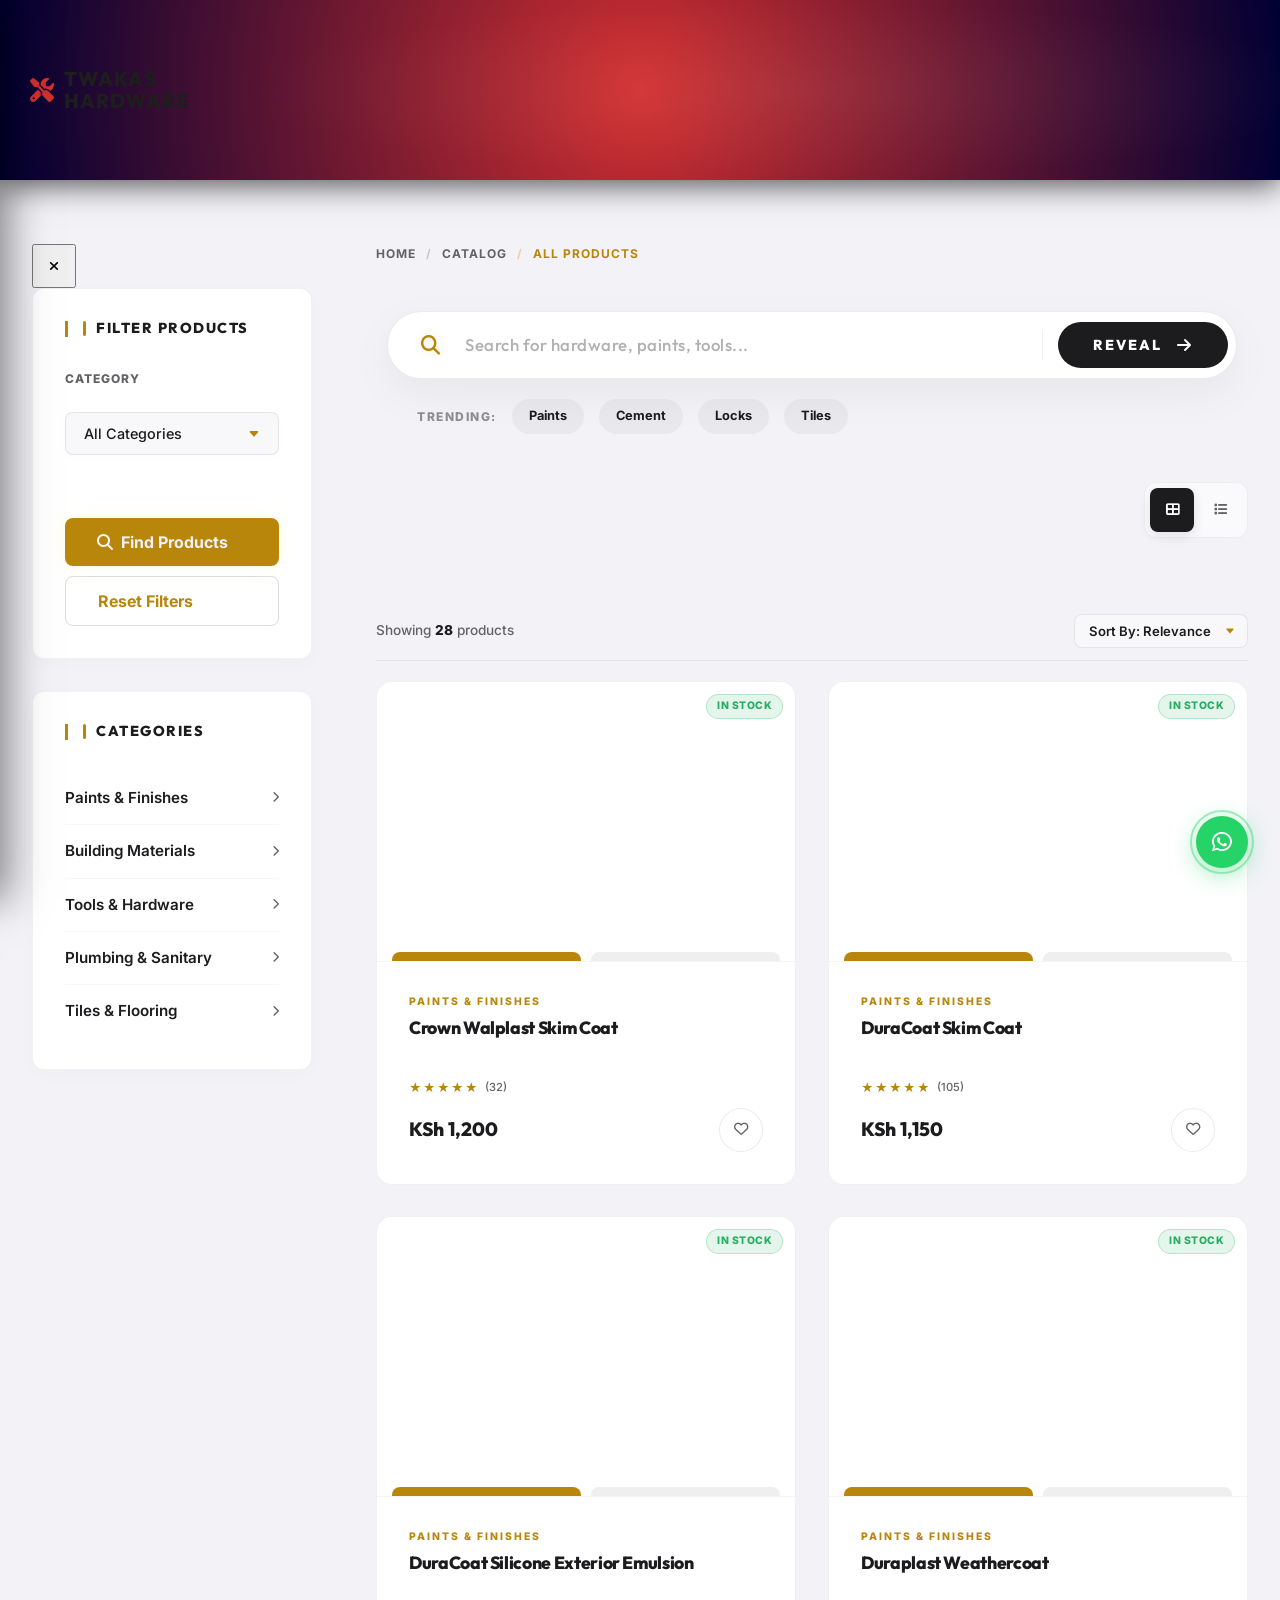
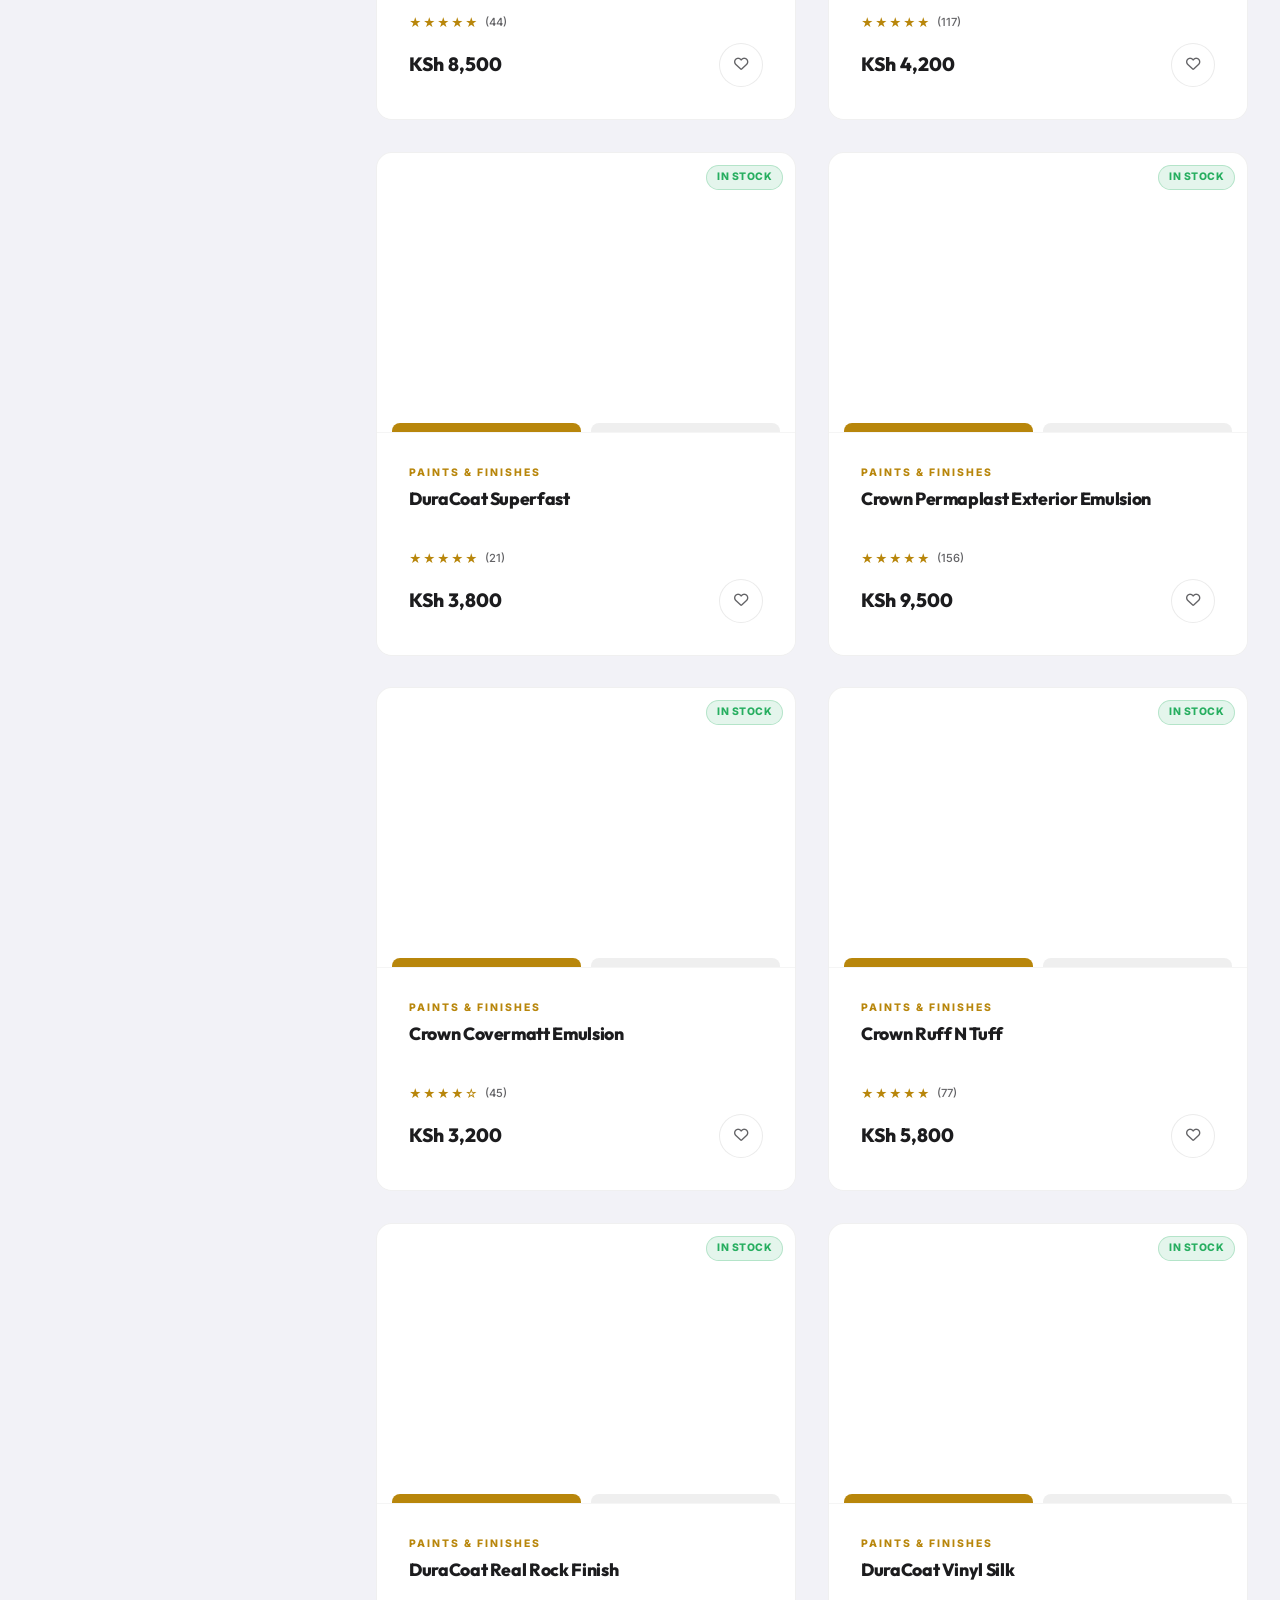
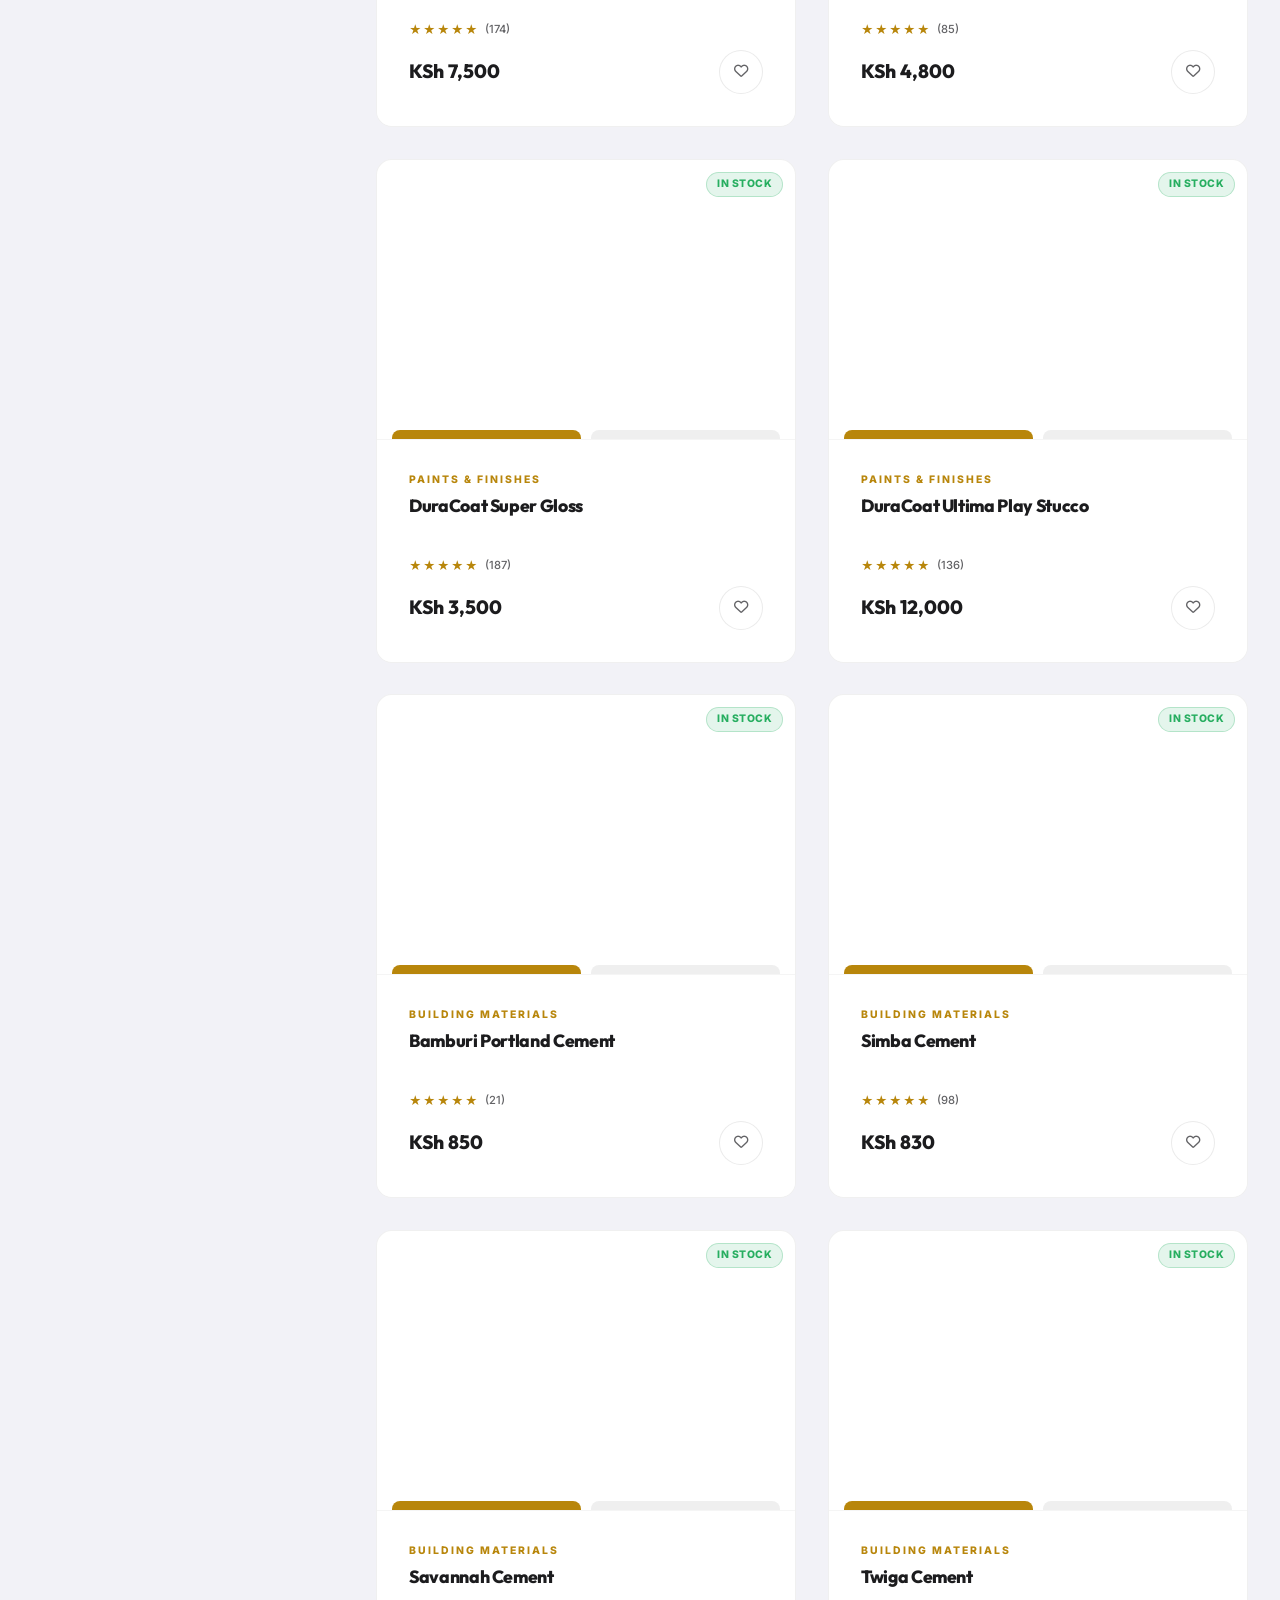
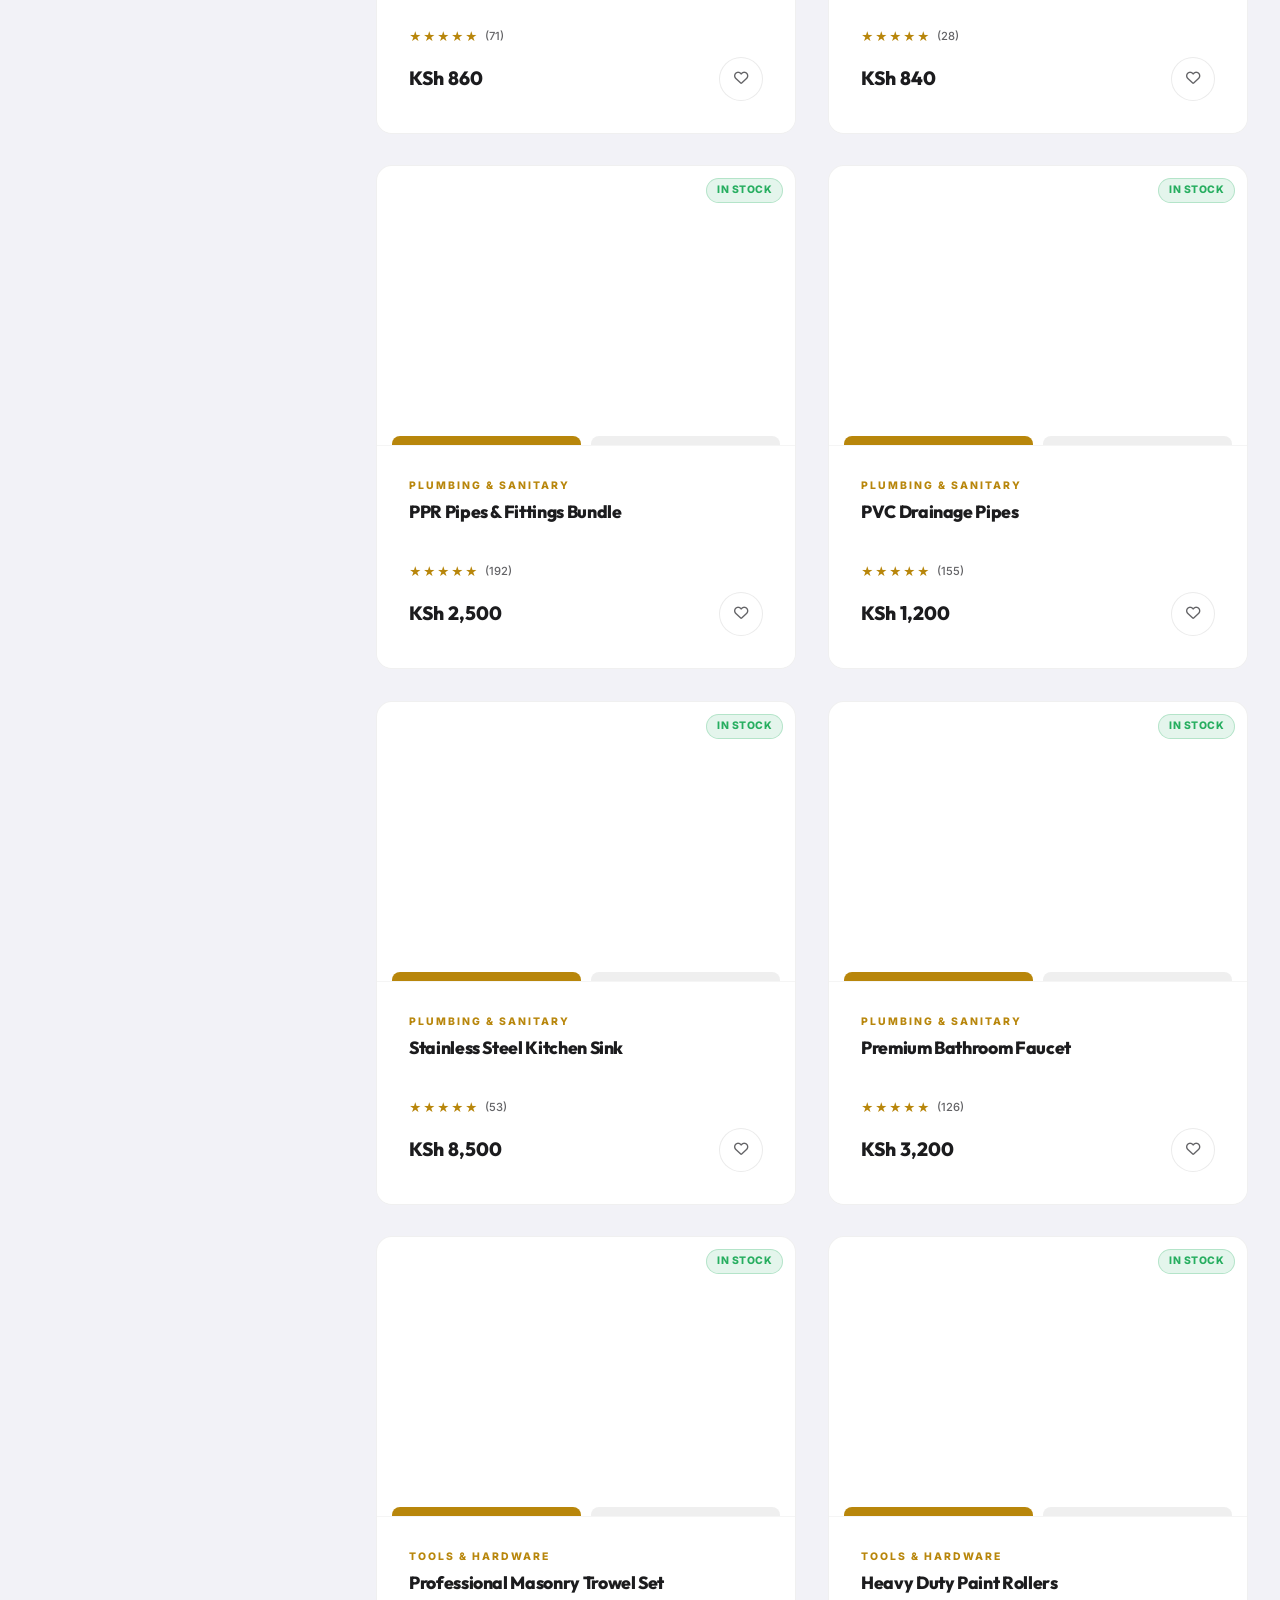
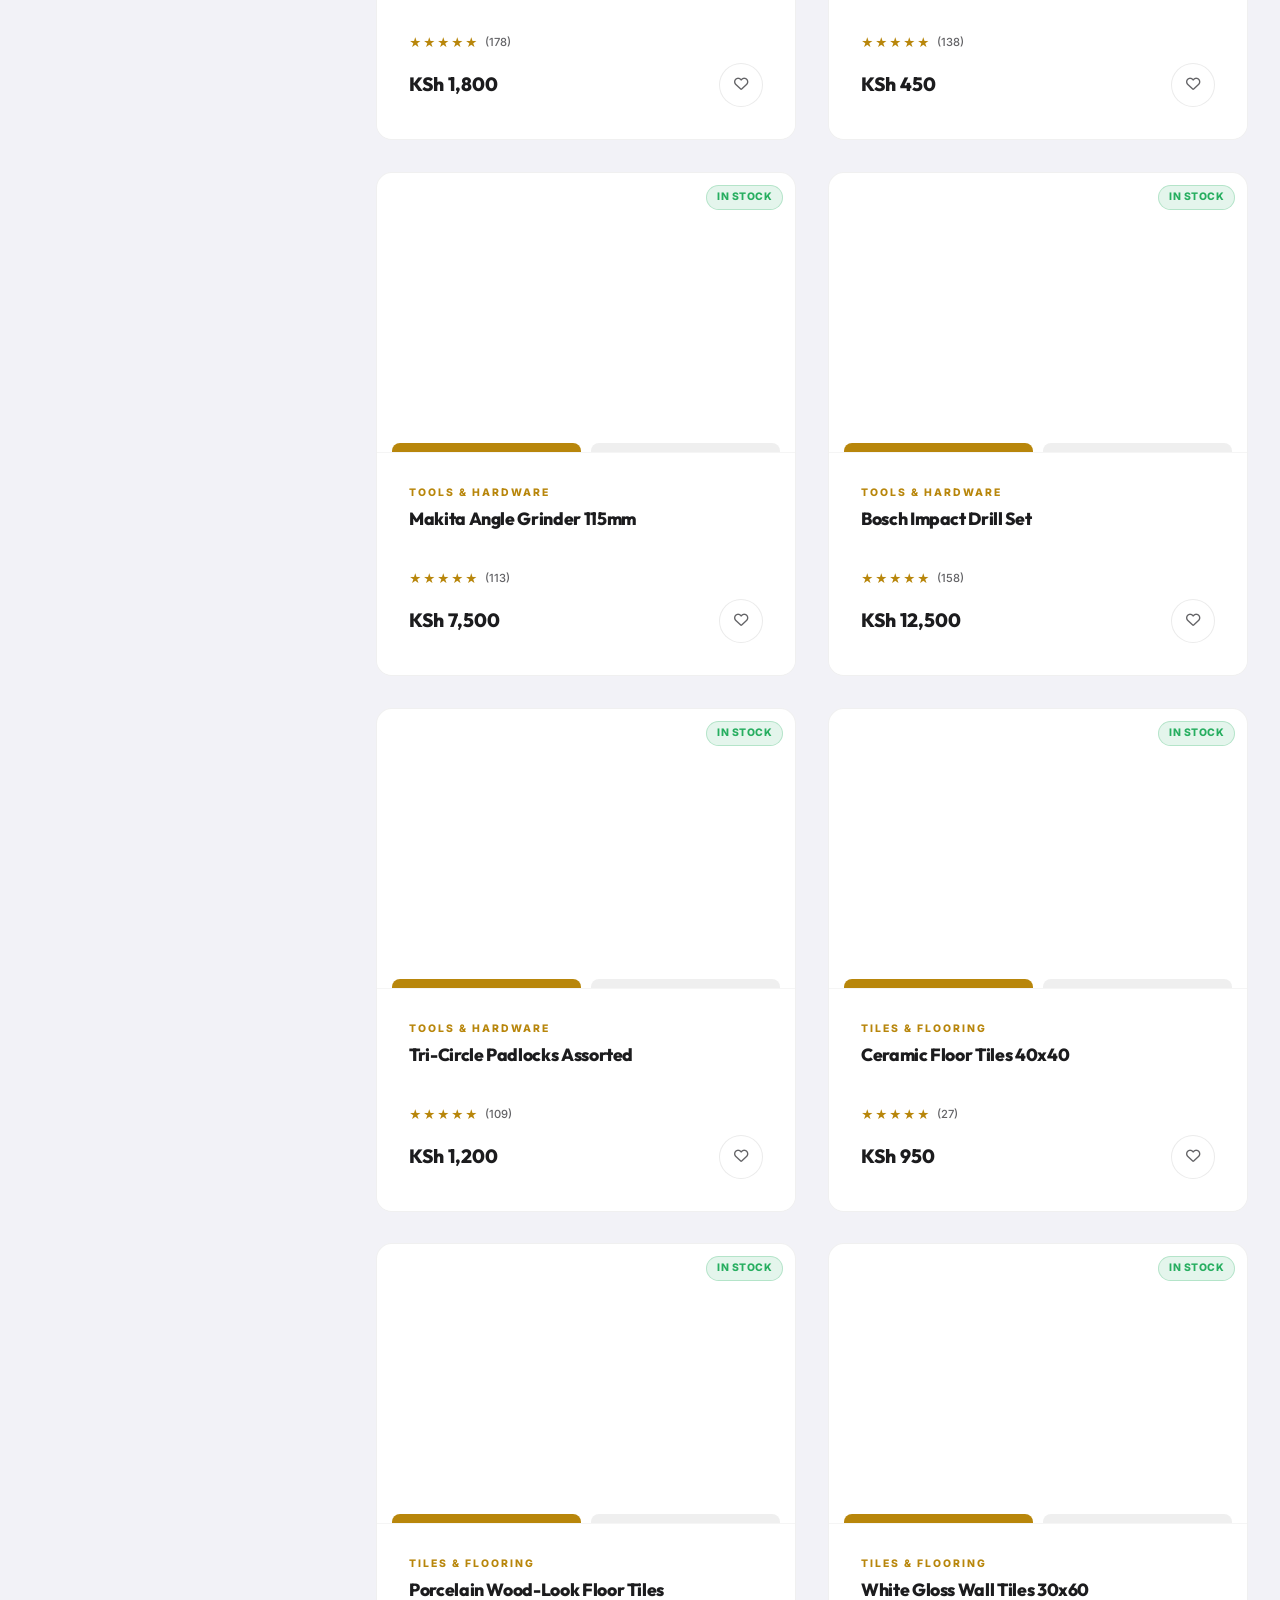
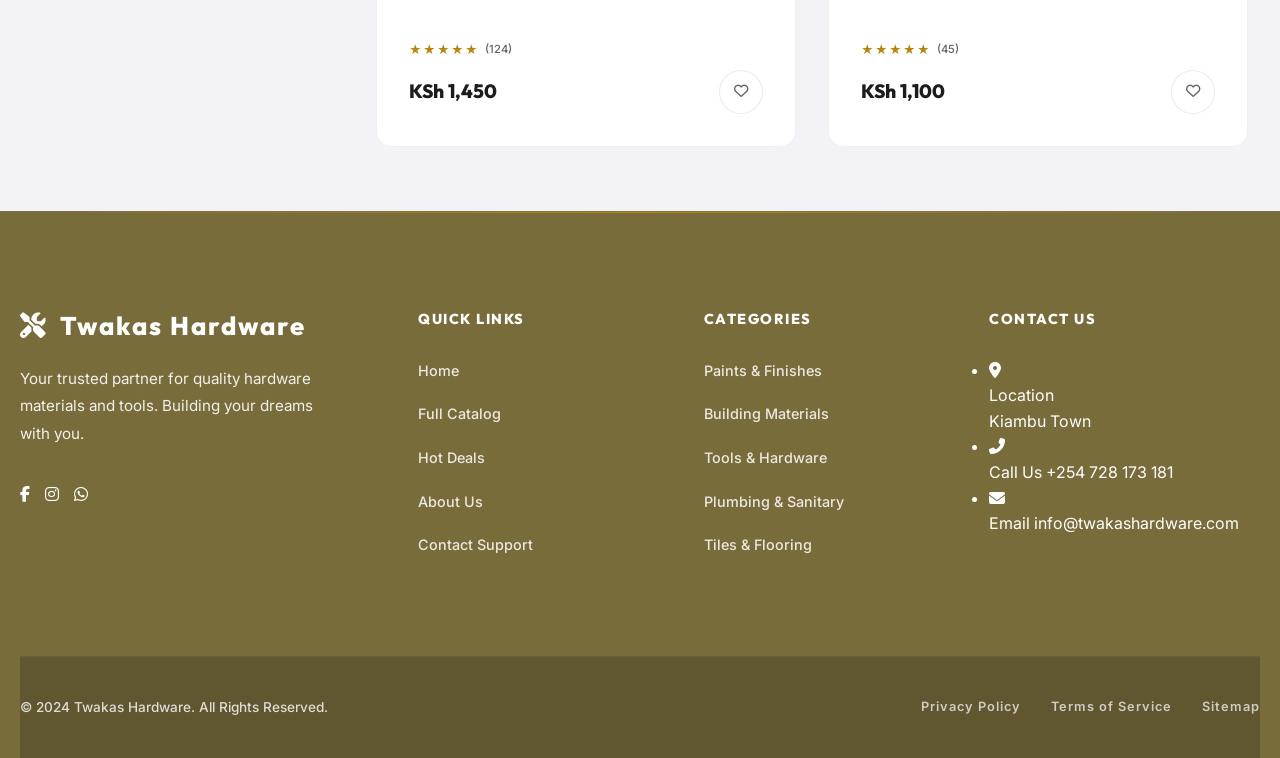
==== src/catalog.html @ 8846ff56 "Initial commit for Twakas Hardware" ====
<!DOCTYPE html>
<html lang="en">

<head>
    <meta charset="UTF-8">
    <meta name="viewport" content="width=device-width, initial-scale=1.0">
    <title>Product Catalog | Twakas Hardware</title>
    <meta name="description"
        content="Explore our extensive catalog of quality hardware materials, including paints, building supplies, plumbing fixtures, and tools. Premium supplies for all your construction and renovation needs.">
    <meta name="keywords" content="hardware catalog, building supplies Kiambu, quality paints Kenya, plumbing fixtures">

    <!-- Open Graph / Facebook -->
    <meta property="og:type" content="website">
    <meta property="og:url" content="https://twakashardware.com/catalog.html">
    <meta property="og:title" content="Product Catalog | Twakas Hardware">
    <meta property="og:description"
        content="Browse high-quality hardware materials and tools. Find everything for your project.">
    <meta property="og:image" content="assets/images/products/hardware/crown-paints-assorted.jpg">

    <!-- Twitter -->
    <meta property="twitter:card" content="summary_large_image">
    <meta property="twitter:url" content="https://twakashardware.com/catalog.html">
    <meta property="twitter:title" content="Product Catalog | Twakas Hardware">
    <meta property="twitter:description"
        content="Browse high-quality hardware materials and tools. Find everything for your project.">
    <meta property="twitter:image" content="assets/images/products/hardware/crown-paints-assorted.jpg">

    <!-- Google Fonts -->
    <link rel="preconnect" href="https://fonts.googleapis.com">
    <link rel="preconnect" href="https://fonts.gstatic.com" crossorigin>
    <link
        href="https://fonts.googleapis.com/css2?family=Inter:wght@300;400;500;600;700;800&family=Outfit:wght@600;700;800&family=Kaushan+Script&display=swap"
        rel="stylesheet">

    <!-- Font Awesome for Icons -->
    <link rel="stylesheet" href="https://cdnjs.cloudflare.com/ajax/libs/font-awesome/6.5.1/css/all.min.css">

    <!-- Stylesheets -->
    <link rel="stylesheet" href="styles/index.css">
    <link rel="stylesheet" href="styles/components/contact-bar.css">
    <link rel="stylesheet" href="styles/components/navigation.css">
    <link rel="stylesheet" href="styles/components/categories-menu.css">
    <link rel="stylesheet" href="styles/components/footer.css">
    <link rel="stylesheet" href="styles/pages/catalog.css">
    <!-- Proactive Service Worker Cleanup -->
    <script>
        if ('serviceWorker' in navigator) {
            navigator.serviceWorker.getRegistrations().then(function (registrations) {
                for (let registration of registrations) {
                    registration.unregister();
                }
            });
        }
    </script>
</head>

<body>

    <!-- ===== HEADER TOP BAR ===== -->
    <div class="header-top-bar">
        <!-- Logo -->
        <a href="index.html" class="header-logo-col" aria-label="Twakas Hardware Home">
            <i class="fas fa-tools" style="font-size: 1.5rem; color: #d32f2f; margin-right: 10px;"></i>
            <h1
                style="font-size: 1.25rem; font-weight: 800; text-transform: uppercase; letter-spacing: 1px; color: #1e1e1e; margin: 0;">
                Twakas Hardware</h1>
        </a>

        <!-- Animated Banner Column -->
        <div class="header-banner-col" id="headerBanner">
            <div id="headerBannerInner">
                <div class="banner-text-group">
                    <span class="banner-prefix">Get the best</span>
                    <span class="banner-part-name" id="bannerPartName">PAINTS & FINISHES</span>
                </div>
                <div class="banner-img-wrap">
                    <img id="bannerPartImg" src="assets/images/products/hardware/crown-paints-assorted.jpg"
                        alt="Hardware Supplies" loading="eager">
                </div>
                <span class="banner-specials-tag">March Specials</span>
            </div>
        </div>

        <!-- Contact Icons Column -->
        <div class="header-contacts-col">
            <a href="tel:+254728173181" class="hdr-contact-btn phone" title="Call Us">
                <i class="fas fa-phone"></i>
            </a>
            <a href="https://wa.me/254728173181" class="hdr-contact-btn whatsapp" title="WhatsApp" target="_blank"
                rel="noopener">
                <i class="fab fa-whatsapp"></i>
            </a>
            <a href="mailto:info@twakashardware.com" class="hdr-contact-btn email" title="Email Us">
                <i class="fas fa-envelope"></i>
            </a>
        </div>

        <!-- Actions Column (Cart & Mobile Menu) -->
        <div class="header-actions-col">
            <button class="hdr-action-btn nav-icon-btn-v2 cart-btn" aria-label="Cart">
                <i class="fas fa-shopping-cart"></i>
                <span class="cart-badge">0</span>
            </button>
            <button class="mobile-hamburger" id="catalogFilterBtn" aria-label="Filters">
                <i class="fas fa-bars"></i>
            </button>
        </div>
    </div>

    <!-- Mobile Filter Backdrop (for drawer) -->
    <div class="filter-backdrop" id="filterBackdrop"></div>

    <!-- Catalog Content -->
    <div class="catalog-container">
        <!-- Sidebar Filters -->
        <aside class="catalog-sidebar">
            <!-- Mobile Close Button -->
            <button class="filter-close-btn" id="closeFiltersBtn" aria-label="Close filters">
                <i class="fas fa-times"></i>
            </button>

            <div class="filter-section">
                <h4 class="filter-header">Filter Products</h4>

                <!-- 1. Category -->
                <div class="filter-group">
                    <label class="filter-label">Category</label>
                    <select class="filter-select" id="filterCategory">
                        <option value="">All Categories</option>
                        <option value="Paints & Finishes">Paints & Finishes</option>
                        <option value="Building Materials">Building Materials</option>
                        <option value="Tools & Hardware">Tools & Hardware</option>
                        <option value="Plumbing & Sanitary">Plumbing & Sanitary</option>
                        <option value="Tiles & Flooring">Tiles & Flooring</option>
                    </select>
                </div>

                <button class="btn btn-primary" id="findPartsBtn" style="width: 100%; margin-top: 15px;">
                    <i class="fas fa-search"></i> Find Products
                </button>
                <button class="btn btn-outline" id="resetFiltersBtn"
                    style="width: 100%; margin-top: 10px; border: 1px solid #ddd;">
                    Reset Filters
                </button>
            </div>

            <div class="filter-section">
                <h4 class="filter-header">Categories</h4>
                <ul class="subcategory-list">
                    <li class="subcategory-item"><a href="catalog.html?category=paints" class="subcategory-link">Paints
                            & Finishes <i class="fas fa-chevron-right"></i></a></li>
                    <li class="subcategory-item"><a href="catalog.html?category=building"
                            class="subcategory-link">Building Materials <i class="fas fa-chevron-right"></i></a></li>
                    <li class="subcategory-item"><a href="catalog.html?category=tools" class="subcategory-link">Tools &
                            Hardware <i class="fas fa-chevron-right"></i></a></li>
                    <li class="subcategory-item"><a href="catalog.html?category=plumbing"
                            class="subcategory-link">Plumbing & Sanitary <i class="fas fa-chevron-right"></i></a></li>
                    <li class="subcategory-item"><a href="catalog.html?category=tiles" class="subcategory-link">Tiles &
                            Flooring <i class="fas fa-chevron-right"></i></a></li>
                </ul>
            </div>
        </aside>

        <!-- Main Content (unchanged) -->
        <main class="catalog-main">
            <!-- Header & Search -->
            <div class="catalog-header">
                <div class="breadcrumbs">
                    <span class="breadcrumb-item"><a href="index.html">Home</a></span>
                    <span class="breadcrumb-item"><a href="catalog.html">Catalog</a></span>
                    <span class="breadcrumb-item active" id="catalogBreadcrumb">All Products</span>
                </div>

                <div class="search-part-number">
                    <div class="search-container-v3">
                        <i class="fas fa-search search-icon-v3"></i>
                        <input type="text" placeholder="Search for hardware, paints, tools..."
                            class="search-part-input">
                        <div class="search-divider-v3"></div>
                        <button class="search-btn-v3">
                            <span>REVEAL</span>
                            <i class="fas fa-arrow-right"></i>
                        </button>
                    </div>
                    <div class="trending-tags">
                        <span>Trending:</span>
                        <a href="#" class="trending-tag">Paints</a>
                        <a href="#" class="trending-tag">Cement</a>
                        <a href="#" class="trending-tag">Locks</a>
                        <a href="#" class="trending-tag">Tiles</a>
                    </div>
                </div>

                <div class="view-options">
                    <button class="view-btn active"><i class="fas fa-th-large"></i></button>
                    <button class="view-btn"><i class="fas fa-list"></i></button>
                </div>
            </div>

            <!-- Active Filters Chips -->
            <div class="active-filters" id="activeFilters" style="display:none;">
                <span class="active-filters-label">Active Filters:</span>
                <div class="active-filter-chips" id="activeFilterChips"></div>
                <button class="clear-all-filters" id="clearAllFilters">Clear All</button>
            </div>

            <!-- Results Toolbar -->
            <div class="results-toolbar" id="resultsToolbar">
                <span class="results-count" id="resultsCount">Loading products...</span>
                <div class="results-controls">
                    <select class="sort-select" id="sortBy">
                        <option value="">Sort By: Relevance</option>
                        <option value="price-asc">Price: Low → High</option>
                        <option value="price-desc">Price: High → Low</option>
                        <option value="rating-desc">Highest Rated</option>
                        <option value="name-asc">Name: A → Z</option>
                    </select>
                </div>
            </div>

            <!-- Product Grid -->
            <div class="product-grid" id="productGrid">
                <!-- Dynamically populated by catalog-filter.js -->
                <div class="catalog-loading" style="grid-column: 1/-1; text-align: center; padding: 100px 0;">
                    <i class="fas fa-spinner fa-spin" style="font-size: 2rem; color: var(--accent-primary);"></i>
                    <p style="margin-top: 15px; font-weight: 600; color: var(--text-secondary);">Loading quality
                        supplies...</p>
                </div>
            </div>
        </main>
    </div>

    <!-- Footer Section -->
    <footer class="site-footer">
        <div class="container">
            <div class="footer-top">
                <div class="footer-grid">
                    <!-- Brand -->
                    <div class="footer-col footer-brand">
                        <h2>
                            <i class="fas fa-tools" style="color: var(--accent-color);"></i>
                            Twakas Hardware
                        </h2>
                        <p class="footer-desc">
                            Your trusted partner for quality hardware materials and tools.
                            Building your dreams with you.
                        </p>
                        <div class="footer-socials">
                            <a href="https://www.facebook.com/profile.php?id=61564963514908" class="social-link"
                                aria-label="Facebook" target="_blank"><i class="fab fa-facebook-f"></i></a>
                            <a href="https://www.instagram.com/gracefulmotionauto/?utm_source=ig_web_button_share_sheet"
                                class="social-link" aria-label="Instagram" target="_blank"><i
                                    class="fab fa-instagram"></i></a>
                            <a href="https://wa.me/254728173181" class="social-link" aria-label="WhatsApp"
                                target="_blank"><i class="fab fa-whatsapp"></i></a>
                        </div>
                    </div>

                    <!-- Quick Links -->
                    <div class="footer-col">
                        <h3>Quick Links</h3>
                        <ul class="footer-links">
                            <li><a href="index.html">Home</a></li>
                            <li><a href="catalog.html">Full Catalog</a></li>
                            <li><a href="#deals">Hot Deals</a></li>
                            <li><a href="#about">About Us</a></li>
                            <li><a href="#contact">Contact Support</a></li>
                        </ul>
                    </div>

                    <!-- Categories -->
                    <div class="footer-col">
                        <h3>Categories</h3>
                        <ul class="footer-links">
                            <li><a href="catalog.html?category=paints">Paints & Finishes</a></li>
                            <li><a href="catalog.html?category=building">Building Materials</a></li>
                            <li><a href="catalog.html?category=tools">Tools & Hardware</a></li>
                            <li><a href="catalog.html?category=plumbing">Plumbing & Sanitary</a></li>
                            <li><a href="catalog.html?category=tiles">Tiles & Flooring</a></li>
                        </ul>
                    </div>

                    <!-- Contact -->
                    <div class="footer-col">
                        <h3>Contact Us</h3>
                        <ul class="contact-list">
                            <li>
                                <i class="fas fa-map-marker-alt contact-icon"></i>
                                <div class="contact-text">
                                    <span>Location</span>
                                    <p>Kiambu Town</p>
                                </div>
                            </li>
                            <li>
                                <i class="fas fa-phone-alt contact-icon"></i>
                                <div class="contact-text">
                                    <span>Call Us</span>
                                    <a href="tel:+254728173181">+254 728 173 181</a>
                                </div>
                            </li>
                            <li>
                                <i class="fas fa-envelope contact-icon"></i>
                                <div class="contact-text">
                                    <span>Email</span>
                                    <a href="mailto:info@twakashardware.com">info@twakashardware.com</a>
                                </div>
                            </li>
                        </ul>
                    </div>
                </div>
            </div>

            <div class="footer-bottom">
                <div class="footer-bottom-content">
                    <p class="copyright">&copy; 2024 Twakas Hardware. All Rights Reserved.</p>
                    <div class="footer-legal">
                        <a href="#">Privacy Policy</a>
                        <a href="#">Terms of Service</a>
                        <a href="#">Sitemap</a>
                    </div>
                </div>
            </div>
        </div>
    </footer>

    <!-- Mobile Bottom Navigation -->
    <nav class="mobile-bottom-nav">
        <a href="index.html" class="bottom-nav-item">
            <i class="fas fa-home"></i>
            <span>Home</span>
        </a>
        <a href="catalog.html" class="bottom-nav-item active">
            <i class="fas fa-th-large"></i>
            <span>Catalog</span>
        </a>
        <button class="bottom-nav-item cart-btn" aria-label="Cart">
            <div class="bottom-cart-icon">
                <i class="fas fa-shopping-cart"></i>
                <span class="cart-badge">0</span>
            </div>
            <span>Cart</span>
        </button>
        <a href="https://wa.me/254728173181" class="bottom-nav-item" target="_blank">
            <i class="fab fa-whatsapp"></i>
            <span>WhatsApp</span>
        </a>
    </nav>

    <!-- JavaScript -->
    <script src="scripts/business-config.js"></script>
    <script src="scripts/product-data.js"></script>
    <script src="scripts/navigation.js"></script>
    <script src="scripts/cart.js"></script>
    <script src="scripts/categories-menu.js"></script>
    <script src="scripts/shuffle-banner.js"></script>
    <script src="scripts/catalog-filter.js"></script>
    <script src="scripts/search-autocomplete.js"></script>
</body>

</html>
---- src/styles/index.css ----
/* ================================
   Global Styles & CSS Variables
   ================================ */

:root {
    /* Transitions */
    --transition-fast: 150ms cubic-bezier(0.4, 0, 0.2, 1);
    --transition-base: 300ms cubic-bezier(0.4, 0, 0.2, 1);
    --transition-slow: 500ms cubic-bezier(0.4, 0, 0.2, 1);

    /* 8px Spacing System */
    --space-1: 8px;
    --space-2: 16px;
    --space-3: 24px;
    --space-4: 32px;
    --space-6: 48px;
    --space-8: 64px;
    --space-10: 80px;
    --space-15: 120px;

    /* Typography */
    --font-primary: 'Inter', system-ui, -apple-system, sans-serif;
    --font-display: 'Outfit', sans-serif;
    --font-weight-bold: 800;
    --font-weight-semi: 600;

    /* Base Shadows */
    --shadow-glow: 0 0 20px rgba(255, 215, 0, 0.1);

    /* Max Widths */
    --container-max-width: 1400px;
}

/* Light Theme (Default — Only Theme) */
:root {
    --bg-primary: #F2F2F7;
    --bg-surface: #FFFFFF;
    --accent-primary: #B8860B;
    --accent-secondary: #8B6508;
    --text-primary: #1C1C1E;
    --text-secondary: #636366;
    --border-color: rgba(0, 0, 0, 0.1);
    --glass-bg: rgba(255, 255, 255, 0.85);
    --glass-border: rgba(0, 0, 0, 0.08);
}

/* Reset & Base Styles */
* {
    margin: 0;
    padding: 0;
    box-sizing: border-box;
}

html,
body {
    font-family: var(--font-primary);
    background-color: var(--bg-primary);
    color: var(--text-primary);
    line-height: 1.6;
    overflow-x: hidden;
    /* Prevent horizontal drag/scroll on mobile */
    position: relative;
    width: 100%;
    -webkit-font-smoothing: antialiased;
    -moz-osx-font-smoothing: grayscale;
}

/* Ensure all images are responsive by default */
img {
    max-width: 100%;
    height: auto;
}

/* Improve tap targets for small buttons globally if not otherwise specified */
button,
.btn,
.nav-link-v2,
.hdr-contact-btn {
    min-height: 44px;
    min-width: 44px;
}

/* Container */
.container {
    width: 100%;
    max-width: var(--container-max-width);
    margin: 0 auto;
    padding: 0 20px;
}

/* Typography */
h1,
h2,
h3,
h4,
h5,
h6 {
    font-family: var(--font-display);
    font-weight: 800;
    line-height: 1.1;
    color: var(--text-primary);
    letter-spacing: -0.02em;
}

a {
    color: inherit;
    text-decoration: none;
    transition: all var(--transition-base);
}

/* Buttons */
.btn {
    display: inline-flex;
    align-items: center;
    gap: 8px;
    padding: 14px 32px;
    font-family: var(--font-primary);
    font-size: 1rem;
    font-weight: 600;
    text-align: center;
    border: none;
    border-radius: 8px;
    cursor: pointer;
    transition: all var(--transition-base);
    position: relative;
    overflow: hidden;
}

.btn::before {
    content: '';
    position: absolute;
    top: 50%;
    left: 50%;
    width: 0;
    height: 0;
    border-radius: 50%;
    background: rgba(255, 255, 255, 0.3);
    transform: translate(-50%, -50%);
    transition: width 0.6s, height 0.6s;
}

.btn:hover::before {
    width: 300px;
    height: 300px;
}

.btn-primary {
    background: var(--accent-primary);
    color: var(--bg-primary);
    box-shadow: var(--shadow-glow);
    font-weight: 700;
}

.btn-primary:hover {
    background: var(--accent-secondary);
    transform: translateY(-3px);
    box-shadow: 0 10px 30px rgba(255, 215, 0, 0.2);
}

.btn-outline {
    background: transparent;
    border: 2px solid var(--accent-primary);
    color: var(--accent-primary);
    font-weight: 700;
}

.btn-outline:hover {
    background: var(--accent-primary);
    color: var(--bg-primary);
    transform: translateY(-3px);
}

.btn-lg {
    padding: 18px 48px;
    font-size: 1.1rem;
    letter-spacing: 1px;
}

.btn-secondary {
    background: rgba(0, 0, 0, 0.05);
    color: var(--text-primary);
    border: 2px solid rgba(0, 0, 0, 0.15);
}

.btn-secondary:hover {
    background: rgba(0, 0, 0, 0.1);
    border-color: rgba(0, 0, 0, 0.3);
    transform: translateY(-2px);
}

/* Responsive Typography */
@media (max-width: 768px) {
    html {
        font-size: 14px;
    }

    .container {
        padding: 0 16px;
    }
}

/* Premium Custom Scrollbar */
::-webkit-scrollbar {
    width: 6px;
}

::-webkit-scrollbar-track {
    background: var(--bg-primary);
}

::-webkit-scrollbar-thumb {
    background: #C7C7CC;
    border-radius: 10px;
    transition: var(--transition-base);
}

::-webkit-scrollbar-thumb:hover {
    background: var(--accent-primary);
}

/* Base Reveal Classes */
@media (max-width: 992px) {
    .animated-title {
        font-size: 6rem !important;
    }
}

@media (max-width: 576px) {
    .animated-title {
        font-size: 3.5rem !important;
    }
}

/* Selection */
::selection {
    background: var(--accent-primary);
    color: var(--bg-primary);
}

/* ── Scroll Reveal Animations ─────────────────────────── */

/* Default state: all reveal elements start invisible */
.reveal-element {
    opacity: 0;
    transition: opacity 0.8s cubic-bezier(0.165, 0.84, 0.44, 1),
        transform 0.8s cubic-bezier(0.165, 0.84, 0.44, 1);
    will-change: transform, opacity;
}

/* Direction variants */
.reveal-from-bottom {
    transform: translateY(40px);
}

.reveal-from-top {
    transform: translateY(-40px);
}

.reveal-from-left {
    transform: translateX(-50px);
}

.reveal-from-right {
    transform: translateX(50px);
}

.reveal-zoom-in {
    transform: scale(0.88);
}

/* Legacy aliases (keep backward compat) */
.reveal-fadeInUp {
    transform: translateY(40px);
}

.reveal-fadeInLeft {
    transform: translateX(-40px);
}

.reveal-fadeInRight {
    transform: translateX(40px);
}

.reveal-fadeIn {
    transform: scale(0.95);
}

/* Product cards added dynamically — fade up */
.product-card.reveal-element {
    transform: translateY(28px);
}

/* Deal cards */
.deal-card.reveal-element {
    transform: translateY(32px);
}

/* Category cards */
.category-card.reveal-element {
    transform: translateY(24px);
}

/* Activated state — all variants snap to natural position */
.reveal-active {
    opacity: 1 !important;
    transform: translate(0, 0) scale(1) !important;
}

/* ── Hover lift for any card ─────────────────────────── */
.product-card,
.featured-card,
.deal-card,
.category-card {
    transition: transform 0.3s cubic-bezier(0.25, 0.46, 0.45, 0.94),
        box-shadow 0.3s ease;
}

.product-card:hover,
.featured-card:hover,
.deal-card:hover {
    transform: translateY(-6px) !important;
    box-shadow: 0 16px 40px rgba(0, 0, 0, 0.12) !important;
}

.category-card:hover {
    transform: translateY(-4px) !important;
}


::-moz-selection {
    background: var(--accent-color);
    color: var(--light);
}

/* Premium Category Sidebar List (Fix for User Request) */
.subcategory-list {
    list-style: none;
    padding: 0;
    margin: 0;
}

.subcategory-item {
    border-bottom: 1px solid rgba(0, 0, 0, 0.03);
}

.subcategory-item:last-child {
    border-bottom: none;
}

.subcategory-link {
    display: flex;
    justify-content: space-between;
    align-items: center;
    padding: 14px 0;
    font-size: 0.95rem;
    font-weight: 600;
    color: var(--text-primary);
    transition: all var(--transition-base);
}

.subcategory-link i {
    font-size: 0.7rem;
    color: var(--text-secondary);
    transition: transform var(--transition-fast);
}

.subcategory-link:hover {
    color: var(--accent-primary);
    padding-left: 8px;
}

.subcategory-link:hover i {
    color: var(--accent-primary);
    transform: translateX(3px);
}

/* Header for Category Sections */
.filter-header {
    border-left: 3px solid var(--accent-primary);
    padding-left: 15px;
    margin-bottom: var(--space-4);
    font-family: var(--font-display);
    font-weight: 800;
    text-transform: uppercase;
    letter-spacing: 1px;
    color: var(--text-primary);
}

/* Premium Select/Dropdown Styling (Fix for User Request) */
.premium-select-wrapper {
    position: relative;
    width: 100%;
}

.premium-select {
    width: 100%;
    background: var(--bg-surface);
    border: 1px solid rgba(0, 0, 0, 0.1);
    padding: 12px 18px;
    border-radius: 8px;
    font-family: var(--font-primary);
    font-size: 1rem;
    font-weight: 500;
    color: var(--text-primary);
    appearance: none;
    cursor: pointer;
    transition: all var(--transition-base);
    box-shadow: 0 2px 8px rgba(0, 0, 0, 0.02);
}

.premium-select:hover {
    border-color: var(--accent-primary);
}

.premium-select:focus {
    outline: none;
    border-color: var(--accent-primary);
    box-shadow: 0 0 0 4px rgba(184, 134, 11, 0.1);
}

.premium-select-wrapper::after {
    content: '\f078';
    font-family: 'Font Awesome 6 Free';
    font-weight: 900;
    position: absolute;
    right: 18px;
    top: 50%;
    transform: translateY(-50%);
    color: var(--accent-primary);
    pointer-events: none;
    font-size: 0.8rem;
}
---- src/styles/components/contact-bar.css ----
/* ================================
   Top Contact Bar
   ================================ */

.contact-bar {
    background: #786C3B;
    /* Mustard Gold */
    color: var(--light);
    padding: 8px 0;
    font-size: 0.8125rem;
    position: relative;
    z-index: 100;
}

.contact-bar-content {
    display: flex;
    justify-content: space-between;
    align-items: center;
    gap: 20px;
}

.contact-info {
    display: flex;
    align-items: center;
    gap: 24px;
}

.contact-item {
    display: flex;
    align-items: center;
    gap: 8px;
    color: var(--light);
    transition: all var(--transition-base);
    opacity: 0.9;
}

.contact-item:hover {
    opacity: 1;
    transform: translateY(-1px);
}

.contact-item i {
    font-size: 0.875rem;
}

.social-links {
    display: flex;
    align-items: center;
    gap: 12px;
}

.social-icon {
    display: flex;
    align-items: center;
    justify-content: center;
    width: 32px;
    height: 32px;
    border-radius: 50%;
    background: rgba(255, 255, 255, 0.1);
    color: var(--light);
    transition: all var(--transition-base);
    backdrop-filter: blur(10px);
}

.social-icon:hover {
    background: var(--accent-color);
    transform: translateY(-2px) scale(1.1);
    box-shadow: 0 4px 12px rgba(255, 107, 53, 0.4);
}

.social-icon i {
    font-size: 0.875rem;
}

/* Mobile Responsive */
@media (max-width: 768px) {
    .contact-bar {
        padding: 6px 0;
    }

    .contact-bar-content {
        flex-direction: column;
        gap: 12px;
    }

    .contact-info {
        flex-direction: column;
        gap: 8px;
        text-align: center;
        font-size: 0.8125rem;
    }

    .contact-item span {
        display: inline;
    }

    .social-links {
        gap: 10px;
    }

    .social-icon {
        width: 36px;
        height: 36px;
    }
}

@media (max-width: 480px) {
    .contact-item span {
        font-size: 0.75rem;
    }
}
---- src/styles/components/navigation.css ----
/* ================================
   HEADER TOP BAR — Logo | Banner | Contacts
   ================================ */

.header-top-bar {
    display: flex;
    align-items: stretch;
    width: 100%;
    height: 180px;
    background: radial-gradient(circle at center, #d32f2f 0%, #000033 100%);
    position: sticky;
    top: 0;
    z-index: 1100;
    box-shadow: 0 4px 30px rgba(0, 0, 0, 0.7);
    overflow: visible;
}

/* ---- Logo Column ---- */
.header-logo-col {
    display: flex;
    align-items: center;
    justify-content: center;
    flex: 0 0 240px;
    background: transparent;
    padding: 10px 30px;
    text-decoration: none;
    z-index: 5;
}

.header-logo-col img {
    height: 120px;
    width: auto;
    object-fit: contain;
    display: block;
    filter: drop-shadow(0 5px 15px rgba(0, 0, 0, 0.4));
    mix-blend-mode: multiply;
    /* Removes white background from logo image */
}

/* ---- Banner Column ---- */
.header-banner-col {
    flex: 1;
    background: transparent;
    display: flex;
    align-items: center;
    overflow: visible;
    /* Allow image overflow */
    position: relative;
    cursor: pointer;
}

/* Subtle inner glow */
.header-banner-col::before {
    content: '';
    position: absolute;
    inset: 0;
    background: radial-gradient(ellipse at 50% 50%, rgba(255, 255, 255, 0.06) 0%, transparent 70%);
    pointer-events: none;
}

#headerBannerInner {
    display: flex;
    align-items: center;
    justify-content: space-between;
    width: 100%;
    padding: 0 32px 0 40px;
    transition: opacity 0.4s ease;
}

#headerBannerInner.banner-fade-out {
    opacity: 0;
    transform: translateY(6px);
    transition: opacity 0.35s ease, transform 0.35s ease;
}

#headerBannerInner.banner-fade-in {
    opacity: 1;
    transform: translateY(0);
    transition: opacity 0.4s ease, transform 0.4s ease;
}

.banner-text-group {
    display: flex;
    flex-direction: column;
    line-height: 1.1;
    z-index: 10;
    /* Higher priority for legibility */
    position: relative;
}

.banner-prefix {
    font-family: 'Inter', sans-serif;
    font-size: 1.75rem;
    font-weight: 700;
    color: #FFFFFF;
    letter-spacing: 1px;
    text-transform: uppercase;
    text-shadow: 0 4px 8px rgba(0, 0, 0, 0.4);
}

.banner-part-name {
    font-family: 'Outfit', 'Inter', sans-serif;
    font-size: 4.5rem;
    font-weight: 950;
    color: #FFD700;
    letter-spacing: 2px;
    text-transform: uppercase;
    white-space: nowrap;
    overflow: hidden;
    text-overflow: ellipsis;
    line-height: 0.9;
    text-shadow: 0 8px 16px rgba(0, 0, 0, 0.5);
    margin-top: 5px;
}

.banner-img-wrap {
    /* Stretch full height of the banner, image absolutely fills right side */
    align-self: stretch;
    display: flex;
    align-items: flex-end;
    justify-content: flex-end;
    flex-shrink: 0;
    overflow: visible;
    padding-right: 0;
    padding-bottom: 0;
    background: transparent !important;
    border: none !important;
    box-shadow: none !important;
    position: relative;
    /* Glow effect behind the image — makes it look lit from within */
    min-width: 280px;
}

/* Ambient glow behind image - vibrant red harmonization */
.banner-img-wrap::before {
    content: '';
    position: absolute;
    inset: -40px;
    background: radial-gradient(circle at 70% 50%, rgba(211, 47, 47, 0.25) 0%, transparent 70%);
    pointer-events: none;
    z-index: 0;
    mix-blend-mode: screen;
}

/* Precise soft ground-shadow for visual anchoring */
.banner-img-wrap::after {
    content: '';
    position: absolute;
    bottom: -15px;
    right: 40px;
    width: 280px;
    height: 35px;
    background: radial-gradient(ellipse at center, rgba(0, 0, 0, 0.45) 0%, transparent 80%);
    filter: blur(8px);
    z-index: 1;
    pointer-events: none;
    transform: perspective(1200px) rotateX(75deg);
    animation: shadowPulse 4s ease-in-out infinite;
}

@keyframes shadowPulse {

    0%,
    100% {
        transform: perspective(1200px) rotateX(75deg) scale(1);
        opacity: 1;
    }

    50% {
        transform: perspective(1200px) rotateX(75deg) scale(0.85);
        opacity: 0.6;
    }
}

#bannerPartImg {
    /* Seamlessly integrated product image */
    height: 195px;
    width: auto;
    max-width: 400px;
    object-fit: contain;
    display: block;
    border: none !important;
    background: transparent !important;
    /* Soft ambient shadow - tuned for depth */
    filter: drop-shadow(0 15px 35px rgba(0, 0, 0, 0.4));
    transition: opacity 0.3s ease;
    /* Floating Animation */
    transform: perspective(1200px) rotateY(-5deg) translateY(-5px);
    transform-origin: center right;
    z-index: 2;
    position: relative;
    animation: partFloat 4s ease-in-out infinite;
}

@keyframes partFloat {

    0%,
    100% {
        transform: perspective(1200px) rotateY(-5deg) translateY(-5px);
    }

    50% {
        transform: perspective(1200px) rotateY(-2deg) translateY(-18px);
    }
}


#bannerPartImg.banner-fade-in {
    transform: perspective(1200px) rotateY(-4deg) translateY(-5px);
}

#bannerPartImg.banner-fade-out {
    opacity: 0;
    transform: translateY(10px) perspective(1200px) rotateY(-4deg);
}

.banner-specials-tag {
    font-family: 'Kaushan Script', 'Cursive', sans-serif;
    font-size: 1.4rem;
    color: #FFFFFF;
    transform: rotate(-3deg);
    text-shadow: 0 4px 8px rgba(0, 0, 0, 0.4);
    margin-left: auto;
    padding-right: 20px;
    z-index: 3;
    position: relative;
    border-left: 1px solid rgba(255, 255, 255, 0.2);
    margin-left: 20px;
    align-self: center;
}

/* ---- Contacts & Actions Columns ---- */
.header-contacts-col,
.header-actions-col {
    display: flex;
    align-items: center;
    justify-content: flex-end;
    padding: 0 30px;
    gap: 12px;
}

.header-contacts-col {
    flex: 0 0 200px;
}

.header-actions-col {
    flex: 0 0 160px;
    border-left: 1px solid rgba(255, 255, 255, 0.1);
}

.hdr-contact-btn,
.hdr-action-btn {
    width: 42px;
    height: 42px;
    border-radius: 10px;
    background: rgba(255, 255, 255, 0.08);
    display: flex;
    align-items: center;
    justify-content: center;
    color: #fff;
    font-size: 1.1rem;
    transition: all 0.3s ease;
    text-decoration: none;
    cursor: pointer;
    border: none;
    position: relative;
}

.hdr-contact-btn:hover,
.hdr-action-btn:hover {
    background: #d32f2f;
    transform: translateY(-3px);
    box-shadow: 0 5px 15px rgba(211, 47, 47, 0.4);
}

.hdr-contact-btn.phone {
    background: #c0392b;
    color: #fff;
}

.hdr-contact-btn.whatsapp {
    background: #25D366;
    color: #fff;
}

.hdr-contact-btn.email {
    background: #4a90d9;
    color: #fff;
}

/* ================================
   NAV BAR — Transparent Category Bar (overlays hero)
   ================================ */

.navbar {
    position: absolute;
    top: 0;
    left: 0;
    width: 100%;
    z-index: 100;
    padding: 0;
    background: transparent;
    border-bottom: none;
    transition: background 0.3s ease, box-shadow 0.3s ease;
}

/* Solid white navbar when scrolling past hero */
.navbar.scrolled {
    position: fixed;
    top: 0;
    background: rgba(255, 255, 255, 0.97);
    backdrop-filter: blur(12px);
    -webkit-backdrop-filter: blur(12px);
    border-bottom: 1px solid rgba(0, 0, 0, 0.08);
    box-shadow: 0 2px 20px rgba(0, 0, 0, 0.08);
}

.navbar.scrolled .categories-btn-v2 {
    color: #1C1C1E;
    background: rgba(0, 0, 0, 0.05);
    border-color: rgba(0, 0, 0, 0.1);
}

.navbar.scrolled .nav-cat-link {
    color: #636366;
}

.navbar.scrolled .nav-cat-link:hover {
    color: #1C1C1E;
    background: rgba(0, 0, 0, 0.04);
}

.navbar.scrolled .nav-cat-link::after {
    background: var(--accent-primary, #B8860B);
}

.navbar.scrolled .nav-icon-btn-v2 {
    color: #1C1C1E;
}

.navbar.scrolled .mobile-hamburger {
    color: #1C1C1E;
}

/* Solid navbar for non-hero pages (catalog, product details, etc.) */
.navbar.navbar-solid {
    position: sticky;
    top: 0;
    background: rgba(255, 255, 255, 0.97);
    backdrop-filter: blur(12px);
    -webkit-backdrop-filter: blur(12px);
    border-bottom: 1px solid rgba(0, 0, 0, 0.08);
    box-shadow: 0 2px 20px rgba(0, 0, 0, 0.08);
}

.navbar-solid .categories-btn-v2 {
    color: #1C1C1E;
    background: rgba(0, 0, 0, 0.05);
    border-color: rgba(0, 0, 0, 0.1);
    text-shadow: none;
}

.navbar-solid .categories-btn-v2:hover,
.navbar-solid .categories-btn-v2.active {
    background: rgba(0, 0, 0, 0.1);
    color: #1C1C1E;
}

.navbar-solid .nav-cat-link {
    color: #636366;
    text-shadow: none;
}

.navbar-solid .nav-cat-link:hover {
    color: #1C1C1E;
    background: rgba(0, 0, 0, 0.04);
}

.navbar-solid .nav-cat-link::after {
    background: var(--accent-primary, #B8860B);
}

.navbar-solid .nav-icon-btn-v2 {
    color: #1C1C1E;
    text-shadow: none;
}

.navbar-solid .mobile-hamburger {
    color: #1C1C1E;
    text-shadow: none;
}

.nav-content-v2 {
    display: flex;
    align-items: center;
    justify-content: space-between;
    gap: 0;
    height: 48px;
}

/* Branding — hidden, logo in top bar */
.logo {
    display: none;
}

/* Category Button */
.categories-btn-v2 {
    background: rgba(255, 255, 255, 0.12);
    border: 1px solid rgba(255, 255, 255, 0.2);
    color: #fff;
    padding: 10px 20px;
    border-radius: 0;
    font-weight: 700;
    font-size: 0.8rem;
    display: flex;
    align-items: center;
    gap: 10px;
    cursor: pointer;
    transition: all 0.3s ease;
    white-space: nowrap;
    height: 48px;
    letter-spacing: 1px;
    text-shadow: 0 1px 3px rgba(0, 0, 0, 0.3);
}

.categories-btn-v2:hover,
.categories-btn-v2.active {
    background: rgba(255, 255, 255, 0.22);
    color: #fff;
}

.categories-btn-v2::after {
    content: '';
    position: absolute;
    bottom: -50px;
    left: 0;
    width: 100%;
    height: 60px;
    background: transparent;
    z-index: 10000;
}

/* ---- Inline Category Links (JamesEdition style) ---- */
.nav-cat-links {
    flex: 1;
    display: flex;
    align-items: center;
    justify-content: center;
    gap: 0;
    height: 48px;
}

.nav-cat-link {
    color: rgba(255, 255, 255, 0.9);
    font-family: 'Inter', sans-serif;
    font-size: 0.95rem;
    font-weight: 500;
    letter-spacing: 0.3px;
    text-decoration: none;
    padding: 0 14px;
    height: 48px;
    display: flex;
    align-items: center;
    transition: all 0.3s ease;
    position: relative;
    white-space: nowrap;
    text-shadow: 0 1px 3px rgba(0, 0, 0, 0.3);
}

.nav-cat-link:hover {
    color: #fff;
    background: rgba(255, 255, 255, 0.1);
}

.nav-cat-link::after {
    content: '';
    position: absolute;
    bottom: 0;
    left: 50%;
    transform: translateX(-50%);
    width: 0;
    height: 2px;
    background: #fff;
    transition: width 0.3s ease;
}

.nav-cat-link:hover::after {
    width: 60%;
}

/* ---- Nav Links V2 (Mobile slide-out) ---- */
.nav-links-v2 {
    display: none;
}

.nav-link-v2 {
    font-size: 0.9rem;
    font-weight: 600;
    color: var(--text-secondary);
    letter-spacing: 0.5px;
    transition: all 0.3s ease;
    position: relative;
    padding: 12px 0;
    text-decoration: none;
    display: block;
}

.nav-link-v2:hover {
    color: var(--accent-primary);
}

/* Mobile Contact Info (Inside Menu) */
.mobile-contact-info {
    display: none;
    margin-top: var(--space-6, 48px);
    padding-top: var(--space-6, 48px);
    border-top: 1px solid rgba(0, 0, 0, 0.08);
    flex-direction: column;
    gap: var(--space-3, 24px);
}

/* Actions */
.nav-actions-v2 {
    display: flex;
    align-items: center;
    gap: 0;
    height: 48px;
}

/* ---- Nav Search V2 ---- */
.nav-search-v2 {
    flex: 0 0 320px;
    margin: 0 20px;
    position: relative;
    z-index: 10;
}

.search-form-v2 {
    display: flex;
    align-items: center;
    background: rgba(255, 255, 255, 0.1);
    border: 1px solid rgba(255, 255, 255, 0.2);
    border-radius: 30px;
    padding: 4px 6px 4px 18px;
    transition: all 0.3s ease;
}

.navbar.scrolled .search-form-v2,
.navbar.navbar-solid .search-form-v2 {
    background: rgba(0, 0, 0, 0.05);
    border-color: rgba(0, 0, 0, 0.1);
}

.search-form-v2:focus-within {
    background: rgba(255, 255, 255, 0.2);
    border-color: var(--accent-primary);
    box-shadow: 0 0 0 4px rgba(184, 134, 11, 0.15);
}

.navbar.scrolled .search-form-v2:focus-within,
.navbar.navbar-solid .search-form-v2:focus-within {
    background: #fff;
    box-shadow: 0 10px 30px rgba(0, 0, 0, 0.08);
}

.search-input-v2 {
    flex: 1;
    background: none;
    border: none;
    color: #fff;
    font-size: 0.85rem;
    font-weight: 500;
    padding: 6px 0;
    outline: none;
    width: 100%;
}

.navbar.scrolled .search-input-v2,
.navbar.navbar-solid .search-input-v2 {
    color: #1c1c1e;
}

.search-input-v2::placeholder {
    color: rgba(255, 255, 255, 0.6);
}

.navbar.scrolled .search-input-v2::placeholder,
.navbar.navbar-solid .search-input-v2::placeholder {
    color: #8e8e93;
}

.search-submit-v2 {
    background: var(--accent-primary);
    border: none;
    color: #fff;
    width: 32px;
    height: 32px;
    border-radius: 50%;
    cursor: pointer;
    display: flex;
    align-items: center;
    justify-content: center;
    transition: all 0.2s;
}

.search-submit-v2:hover {
    transform: scale(1.1);
    background: var(--accent-secondary);
}

@media (max-width: 1200px) {
    .nav-search-v2 {
        flex: 0 0 240px;
    }
}

@media (max-width: 992px) {
    .nav-search-v2 {
        display: none;
        /* Hide in mobile navbar, will be in mobile menu if needed */
    }
}

.nav-icon-btn-v2 {
    background: none;
    border: none;
    color: rgba(255, 255, 255, 0.9);
    font-size: 1.1rem;
    cursor: pointer;
    position: relative;
    transition: all 0.3s ease;
    padding: 0 16px;
    height: 48px;
    display: flex;
    align-items: center;
    text-shadow: 0 1px 3px rgba(0, 0, 0, 0.3);
}

.nav-icon-btn-v2:hover {
    color: #fff;
    background: rgba(255, 255, 255, 0.1);
}

.theme-toggle-wrapper {
    display: none;
}

.cart-badge {
    position: absolute;
    top: 8px;
    right: 8px;
    background: #d32f2f;
    color: #fff;
    font-size: 9px;
    font-weight: 800;
    width: 16px;
    height: 16px;
    border-radius: 50%;
    display: flex;
    align-items: center;
    justify-content: center;
}

.mobile-hamburger {
    display: none;
    background: none;
    border: none;
    color: rgba(255, 255, 255, 0.9);
    font-size: 1.3rem;
    cursor: pointer;
    padding: 0 16px;
    height: 48px;
    align-items: center;
    text-shadow: 0 1px 3px rgba(0, 0, 0, 0.3);
}

/* ================================
   RESPONSIVE
   ================================ */

@media (max-width: 992px) {
    .header-top-bar {
        height: 64px;
        overflow: hidden;
        /* Prevent wide banner from pushing width */
        width: 100%;
        max-width: 100vw;
    }

    .header-banner-col {
        overflow: hidden;
        max-width: 100%;
    }

    .header-logo-col {
        flex: 0 0 110px;
        padding: 4px 8px;
    }

    .header-logo-col img {
        height: 56px;
    }

    .banner-part-name {
        font-size: 1.3rem;
    }

    .banner-prefix {
        font-size: 0.8rem;
    }

    .banner-specials-tag {
        display: none;
    }

    #bannerPartImg {
        height: 56px;
        max-width: 120px;
        /* Reset complex transforms for mobile stability */
        transform: none !important;
        filter: drop-shadow(0 4px 10px rgba(0, 0, 0, 0.3));
    }

    #headerBannerInner {
        padding: 0 16px;
    }

    .header-contacts-col,
    .header-actions-col {
        flex: 0 0 auto;
        padding: 0 8px;
        gap: 6px;
    }

    .header-actions-col {
        border-left: none;
    }

    .hdr-contact-btn,
    .hdr-action-btn {
        width: 30px;
        height: 30px;
        font-size: 0.8rem;
    }

    .mobile-hamburger {
        display: flex;
        padding: 0;
        height: 30px;
        width: 30px;
        justify-content: center;
    }

    .nav-links-v2 {
        display: flex;
        position: fixed;
        top: 0;
        right: 0;
        width: 300px;
        height: 100vh;
        background: #FFFFFF;
        flex-direction: column;
        padding: 80px 24px;
        transform: translateX(100%);
        visibility: hidden;
        /* Prevent horizontal overflow trigger */
        transition: transform 0.4s cubic-bezier(0.4, 0, 0.2, 1), visibility 0.4s;
        z-index: 2000;
        box-shadow: -10px 0 30px rgba(0, 0, 0, 0.15);
        overflow-y: auto;
    }

    .nav-links-v2.active {
        transform: translateX(0);
        visibility: visible;
    }

    .mobile-contact-info {
        display: flex;
    }
}

@media (max-width: 992px) {

    /* ── Hide contact column only — keep actions visible (cart, hamburger, filter) ── */
    .header-contacts-col {
        display: none !important;
    }

    /* ── Hide nav category links bar on mobile ── */
    .nav-cat-links {
        display: none !important;
    }

    /* ── Let banner fill the remaining header width ── */
    .header-banner-col {
        flex: 1 1 auto;
    }
}

@media (max-width: 480px) {
    .banner-specials-tag {
        display: none;
    }
}

/* ── Mobile Bottom Navigation ──────────────────── */
.mobile-bottom-nav {
    display: none;
    position: fixed;
    bottom: 0;
    left: 0;
    width: 100%;
    height: 65px;
    background: rgba(255, 255, 255, 0.95);
    backdrop-filter: blur(10px);
    -webkit-backdrop-filter: blur(10px);
    border-top: 1px solid rgba(0, 0, 0, 0.08);
    z-index: 9000;
    justify-content: space-around;
    align-items: center;
    padding: 0 10px;
}

.bottom-nav-item {
    display: flex;
    flex-direction: column;
    align-items: center;
    justify-content: center;
    text-decoration: none;
    color: #8e8e93;
    background: none;
    border: none;
    gap: 4px;
    padding: 8px 0;
    flex: 1;
    transition: all 0.2s ease;
    cursor: pointer;
}

.bottom-nav-item i {
    font-size: 1.2rem;
}

.bottom-nav-item span {
    font-size: 0.7rem;
    font-weight: 600;
    font-family: 'Inter', sans-serif;
}

.bottom-nav-item.active {
    color: var(--accent-primary, #B8860B);
}

.bottom-cart-icon {
    position: relative;
}

.bottom-cart-icon .cart-badge {
    top: -8px;
    right: -10px;
}

@media (max-width: 992px) {
    .mobile-bottom-nav {
        display: flex;
    }

    /* Offset footer padding so it doesn't get covered */
    body {
        padding-bottom: 70px;
    }

    /* Reposition FAB WhatsApp if it conflicts */
    .fab-whatsapp {
        bottom: 85px;
    }
}

/* Fix for Catalog Page Mobile Cart Visibility */
@media (max-width: 992px) {
    .header-actions-col {
        position: relative;
        right: 0;
        top: 0;
    }

    .catalog-sidebar {
        z-index: 9500;
    }
}

/* ── Floating WhatsApp Button ──────────────────── */
.fab-whatsapp {
    position: fixed;
    bottom: 24px;
    right: 24px;
    z-index: 8000;
    width: 56px;
    height: 56px;
    border-radius: 50%;
    background: #25D366;
    color: #fff;
    font-size: 1.6rem;
    display: flex;
    align-items: center;
    justify-content: center;
    text-decoration: none;
    box-shadow: 0 6px 24px rgba(37, 211, 102, 0.45);
    transition: transform 0.25s cubic-bezier(0.34, 1.56, 0.64, 1),
        box-shadow 0.25s ease;
    animation: fab-pop 0.5s cubic-bezier(0.34, 1.56, 0.64, 1) 1s both;
}

.fab-whatsapp:hover {
    transform: scale(1.12) translateY(-3px);
    box-shadow: 0 10px 32px rgba(37, 211, 102, 0.55);
}

/* Pulse ring */
.fab-whatsapp::before {
    content: '';
    position: absolute;
    inset: -6px;
    border-radius: 50%;
    border: 2px solid rgba(37, 211, 102, 0.4);
    animation: fab-pulse 2.5s ease infinite;
}

@keyframes fab-pulse {
    0% {
        transform: scale(1);
        opacity: 0.7;
    }

    60% {
        transform: scale(1.3);
        opacity: 0;
    }

    100% {
        transform: scale(1.3);
        opacity: 0;
    }
}

@keyframes fab-pop {
    from {
        transform: scale(0);
        opacity: 0;
    }

    to {
        transform: scale(1);
        opacity: 1;
    }
}

/* Show on all screens — hide on desktop if preferred */
@media (min-width: 993px) {
    .fab-whatsapp {
        /* Still visible on desktop but subtler */
        width: 52px;
        height: 52px;
        font-size: 1.4rem;
        bottom: 32px;
        right: 32px;
    }
}

/* Accessibility: Reduced Motion */
@media (prefers-reduced-motion: reduce) {
    * {
        animation-duration: 0.01ms !important;
        animation-iteration-count: 1 !important;
        transition-duration: 0.01ms !important;
        scroll-behavior: auto !important;
    }
}
---- src/styles/components/categories-menu.css ----
/* ================================================
   TWAKAS HARDWARE — Category Sidebar v3
   Premium slide-in sidebar panel
   ================================================ */

/* ── OLD MEGA MENU — hide completely ──────────── */
.mega-menu,
.mega-menu-content,
.mega-sidebar,
.mega-category-item,
.mega-main,
.mega-title,
.mega-grid,
.mega-subcategory-link {
    display: none !important;
}

/* ── OVERLAY ────────────────────────────────── */
.csb-overlay {
    position: fixed;
    inset: 0;
    background: rgba(0, 0, 0, 0.6);
    backdrop-filter: blur(4px);
    -webkit-backdrop-filter: blur(4px);
    z-index: 9000;
    opacity: 0;
    pointer-events: none;
    transition: opacity 0.35s ease;
}

.csb-overlay.visible {
    opacity: 1;
    pointer-events: all;
}

/* ── SIDEBAR PANEL ──────────────────────────── */
.csb-panel {
    position: fixed;
    top: 0;
    left: 0;
    width: 360px;
    max-width: 90vw;
    height: 100vh;
    background: #111118;
    z-index: 9100;
    display: flex;
    flex-direction: column;
    transform: translateX(-100%);
    transition: transform 0.4s cubic-bezier(0.25, 0.46, 0.45, 0.94);
    overflow: hidden;
    box-shadow: 6px 0 40px rgba(0, 0, 0, 0.5);
}

.csb-panel.open {
    transform: translateX(0);
}

/* ── HEADER ─────────────────────────────────── */
.csb-header {
    display: flex;
    align-items: center;
    justify-content: space-between;
    padding: 20px 20px 16px;
    background: linear-gradient(135deg, #1a0000 0%, #0d0d1a 100%);
    border-bottom: 1px solid rgba(184, 134, 11, 0.25);
    flex-shrink: 0;
}

.csb-header-logo {
    display: flex;
    align-items: center;
    gap: 12px;
}

.csb-header-logo img {
    height: 44px;
    width: auto;
    object-fit: contain;
    filter: drop-shadow(0 2px 8px rgba(0, 0, 0, 0.5));
}

.csb-brand-text {
    display: flex;
    flex-direction: column;
    line-height: 1.1;
}

.csb-brand-name {
    font-family: 'Outfit', sans-serif;
    font-size: 0.75rem;
    font-weight: 800;
    color: #B8860B;
    letter-spacing: 2px;
    text-transform: uppercase;
}

.csb-brand-sub {
    font-size: 0.65rem;
    font-weight: 400;
    color: rgba(255, 255, 255, 0.4);
    letter-spacing: 1px;
    text-transform: uppercase;
}

.csb-close {
    width: 36px;
    height: 36px;
    border-radius: 50%;
    background: rgba(255, 255, 255, 0.08);
    border: 1px solid rgba(255, 255, 255, 0.1);
    color: rgba(255, 255, 255, 0.7);
    font-size: 0.9rem;
    cursor: pointer;
    display: flex;
    align-items: center;
    justify-content: center;
    transition: all 0.2s ease;
    flex-shrink: 0;
}

.csb-close:hover {
    background: rgba(211, 47, 47, 0.3);
    border-color: rgba(211, 47, 47, 0.5);
    color: #fff;
    transform: rotate(90deg);
}

/* ── SEARCH ─────────────────────────────────── */
.csb-search-wrap {
    position: relative;
    padding: 14px 16px;
    background: #1a1a24;
    border-bottom: 1px solid rgba(255, 255, 255, 0.06);
    flex-shrink: 0;
}

.csb-search-icon {
    position: absolute;
    left: 30px;
    top: 50%;
    transform: translateY(-50%);
    color: rgba(255, 255, 255, 0.3);
    font-size: 0.85rem;
    pointer-events: none;
}

.csb-search-input {
    width: 100%;
    background: rgba(255, 255, 255, 0.07);
    border: 1px solid rgba(255, 255, 255, 0.1);
    border-radius: 24px;
    padding: 10px 16px 10px 40px;
    color: #fff;
    font-size: 0.9rem;
    font-family: 'Inter', sans-serif;
    outline: none;
    transition: all 0.25s ease;
}

.csb-search-input::placeholder {
    color: rgba(255, 255, 255, 0.35);
}

.csb-search-input:focus {
    background: rgba(255, 255, 255, 0.1);
    border-color: rgba(184, 134, 11, 0.5);
    box-shadow: 0 0 0 3px rgba(184, 134, 11, 0.12);
}

/* ── SCROLLABLE BODY ─────────────────────────── */
.csb-body {
    flex: 1;
    overflow-y: auto;
    overscroll-behavior: contain;
    padding: 0 0 12px;
    /* Custom scrollbar */
    scrollbar-width: thin;
    scrollbar-color: rgba(184, 134, 11, 0.3) transparent;
}

.csb-body::-webkit-scrollbar {
    width: 4px;
}

.csb-body::-webkit-scrollbar-track {
    background: transparent;
}

.csb-body::-webkit-scrollbar-thumb {
    background: rgba(184, 134, 11, 0.3);
    border-radius: 4px;
}

.csb-section-label {
    font-size: 0.68rem;
    font-weight: 700;
    letter-spacing: 2px;
    color: rgba(255, 255, 255, 0.25);
    padding: 16px 20px 8px;
    text-transform: uppercase;
}

/* ── CATEGORY LIST ──────────────────────────── */
.csb-cat-list {
    list-style: none;
    margin: 0;
    padding: 0;
}

.csb-cat-item {
    border-bottom: 1px solid rgba(255, 255, 255, 0.04);
    transition: background 0.2s ease;
}

/* The clickable row */
.csb-cat-row {
    display: flex;
    align-items: center;
    gap: 14px;
    padding: 14px 20px;
    cursor: pointer;
    transition: all 0.2s ease;
    user-select: none;
}

.csb-cat-row:hover {
    background: rgba(255, 255, 255, 0.04);
}

.csb-cat-item.active>.csb-cat-row {
    background: rgba(184, 134, 11, 0.08);
}

/* Icon */
.csb-cat-icon-wrap {
    width: 36px;
    height: 36px;
    border-radius: 10px;
    display: flex;
    align-items: center;
    justify-content: center;
    font-size: 0.9rem;
    flex-shrink: 0;
    transition: transform 0.2s ease;
}

.csb-cat-item.active>.csb-cat-row .csb-cat-icon-wrap {
    transform: scale(1.1);
}

/* Label */
.csb-cat-label {
    flex: 1;
    font-size: 0.95rem;
    font-weight: 600;
    color: rgba(255, 255, 255, 0.85);
    font-family: 'Inter', sans-serif;
}

.csb-cat-item.active>.csb-cat-row .csb-cat-label {
    color: #B8860B;
}

/* Item count badge */
.csb-cat-count {
    font-size: 0.7rem;
    font-weight: 700;
    color: rgba(255, 255, 255, 0.25);
    background: rgba(255, 255, 255, 0.06);
    border-radius: 20px;
    padding: 2px 8px;
    flex-shrink: 0;
}

/* Chevron */
.csb-chevron {
    font-size: 0.7rem;
    color: rgba(255, 255, 255, 0.25);
    transition: transform 0.3s cubic-bezier(0.25, 0.46, 0.45, 0.94);
    flex-shrink: 0;
}

.csb-cat-item.active>.csb-cat-row .csb-chevron {
    transform: rotate(90deg);
    color: #B8860B;
}

/* ── SUBCATEGORY LIST (ACCORDION) ───────────── */
.csb-sub-list {
    list-style: none;
    margin: 0;
    padding: 0;
    max-height: 0;
    overflow: hidden;
    transition: max-height 0.4s cubic-bezier(0.25, 0.46, 0.45, 0.94);
    background: rgba(0, 0, 0, 0.25);
    border-top: 1px solid rgba(255, 255, 255, 0.04);
}


/* "View all" header row */
.csb-sub-header {
    padding: 10px 20px 6px 56px;
}

.csb-view-all {
    font-size: 0.78rem;
    font-weight: 700;
    color: #B8860B;
    text-decoration: none;
    display: inline-flex;
    align-items: center;
    gap: 6px;
    letter-spacing: 0.5px;
    text-transform: uppercase;
    transition: color 0.2s;
}

.csb-view-all i {
    font-size: 0.65rem;
    transition: transform 0.2s;
}

.csb-view-all:hover {
    color: #d4a017;
}

.csb-view-all:hover i {
    transform: translateX(3px);
}

/* Individual subcategory */
.csb-sub-item {
    padding: 0 16px 0 56px;
}

.csb-sub-link {
    display: flex;
    align-items: center;
    gap: 10px;
    padding: 9px 10px;
    color: rgba(255, 255, 255, 0.55);
    font-size: 0.875rem;
    font-weight: 400;
    text-decoration: none;
    border-radius: 6px;
    transition: all 0.2s ease;
    font-family: 'Inter', sans-serif;
}

.csb-sub-link i {
    font-size: 0.6rem;
    color: rgba(184, 134, 11, 0.5);
    transition: transform 0.2s;
    flex-shrink: 0;
}

.csb-sub-link:hover {
    color: #fff;
    background: rgba(184, 134, 11, 0.1);
    padding-left: 14px;
}

.csb-sub-link:hover i {
    transform: translateX(2px);
    color: #B8860B;
}

/* ── FOOTER ─────────────────────────────────── */
.csb-footer {
    display: flex;
    gap: 10px;
    padding: 14px 16px;
    background: #0d0d16;
    border-top: 1px solid rgba(255, 255, 255, 0.06);
    flex-shrink: 0;
}

.csb-footer-link {
    flex: 1;
    display: flex;
    align-items: center;
    justify-content: center;
    gap: 8px;
    padding: 10px;
    border-radius: 10px;
    font-size: 0.85rem;
    font-weight: 600;
    text-decoration: none;
    color: rgba(255, 255, 255, 0.8);
    background: rgba(255, 255, 255, 0.06);
    border: 1px solid rgba(255, 255, 255, 0.08);
    transition: all 0.25s ease;
}

.csb-footer-link:hover {
    background: rgba(255, 255, 255, 0.12);
    color: #fff;
    transform: translateY(-2px);
}

.csb-footer-link.csb-whatsapp {
    background: rgba(37, 211, 102, 0.1);
    border-color: rgba(37, 211, 102, 0.2);
    color: #25D366;
}

.csb-footer-link.csb-whatsapp:hover {
    background: rgba(37, 211, 102, 0.2);
    color: #25D366;
}

/* ── MOBILE ─────────────────────────────────── */
@media (max-width: 600px) {
    .csb-panel {
        width: 100vw;
        max-width: 100vw;
    }

    .csb-cat-label {
        font-size: 0.9rem;
    }

    .csb-sub-link {
        font-size: 0.85rem;
    }
}
---- src/styles/components/footer.css ----
/* ================================
   Footer Section - Renovyte V2
   ================================ */

.site-footer {
    background: #786C3B !important;
    /* Mustard Gold */
    color: #FFFFFF;
    padding: 100px 0 0 0;
    font-family: 'Inter', sans-serif;
    border-top: 1px solid rgba(255, 255, 255, 0.05);
    position: relative;
    overflow: hidden;
}

/* Subtle background accent */
.site-footer::before {
    content: '';
    position: absolute;
    top: 0;
    left: 50%;
    transform: translateX(-50%);
    width: 100%;
    height: 1px;
    background: linear-gradient(90deg, transparent, var(--accent-primary), transparent);
}

.footer-grid {
    display: grid;
    grid-template-columns: 1.5fr 1fr 1fr 1.2fr;
    gap: 60px;
    padding-bottom: 80px;
}

/* Footer Brand */
.footer-brand h2 {
    color: #fff;
    font-family: var(--font-display, 'Outfit', sans-serif);
    font-size: 1.6rem;
    font-weight: 800;
    letter-spacing: 2px;
    margin-bottom: 25px;
    display: flex;
    align-items: center;
    gap: 12px;
}

.footer-brand h2 i {
    color: var(--accent-primary, #FFD700);
}

.footer-desc {
    color: rgba(255, 255, 255, 0.9);
    font-size: 0.95rem;
    line-height: 1.8;
    margin-bottom: 35px;
    max-width: 320px;
}

.footer-socials {
    display: flex;
    gap: 15px;
}

.social-icon {
    width: 44px;
    height: 44px;
    background: rgba(255, 255, 255, 0.03);
    border: 1px solid rgba(255, 255, 255, 0.08);
    display: flex;
    align-items: center;
    justify-content: center;
    border-radius: 50%;
    color: #fff;
    transition: all 0.4s cubic-bezier(0.165, 0.84, 0.44, 1);
}

.social-icon:hover {
    background: var(--accent-primary, #FFD700);
    color: #000;
    border-color: var(--accent-primary);
    transform: translateY(-5px) rotate(8deg);
    box-shadow: 0 10px 20px rgba(255, 215, 0, 0.2);
}

/* Columns & Links */
.footer-col h3 {
    color: #fff;
    font-size: 0.9rem;
    font-weight: 800;
    letter-spacing: 1.5px;
    margin-bottom: 30px;
    text-transform: uppercase;
}

.footer-links {
    list-style: none;
    padding: 0;
}

.footer-links li {
    margin-bottom: 18px;
}

.footer-links a {
    color: rgba(255, 255, 255, 0.85);
    text-decoration: none;
    font-size: 0.9rem;
    font-weight: 500;
    transition: all 0.3s ease;
    display: inline-flex;
    align-items: center;
    gap: 0;
}

.footer-links a:hover {
    color: #fff;
    gap: 8px;
}

.footer-links a::before {
    content: '→';
    font-weight: 900;
    font-size: 1rem;
    width: 0;
    opacity: 0;
    transition: all 0.3s ease;
}

.footer-links a:hover::before {
    width: 15px;
    opacity: 1;
}

/* Newsletter Section */
.footer-newsletter p {
    color: rgba(255, 255, 255, 0.9);
    font-size: 0.9rem;
    line-height: 1.6;
    margin-bottom: 25px;
}

.newsletter-form {
    display: flex;
    gap: 10px;
    margin-bottom: 25px;
}

.newsletter-form input {
    flex: 1;
    background: rgba(255, 255, 255, 0.03);
    border: 1px solid rgba(255, 255, 255, 0.1);
    border-radius: 4px;
    padding: 12px 15px;
    color: #fff;
    font-size: 0.9rem;
    outline: none;
    transition: 0.3s;
}

.newsletter-form input:focus {
    border-color: var(--accent-primary);
    background: rgba(255, 255, 255, 0.05);
}

.btn-footer-cta {
    background: var(--accent-primary, #FFD700);
    color: #000;
    border: none;
    padding: 0 25px;
    border-radius: 4px;
    font-weight: 800;
    font-size: 0.85rem;
    cursor: pointer;
    transition: 0.3s;
}

.btn-footer-cta:hover {
    background: #fff;
    transform: scale(1.05);
}

.footer-contact-minimal a {
    color: #fff;
    text-decoration: none;
    font-weight: 700;
    font-size: 0.95rem;
    display: flex;
    align-items: center;
    gap: 10px;
}

/* Footer Bottom */
.footer-bottom {
    background: rgba(0, 0, 0, 0.2);
    padding: 40px 0;
    border-top: 1px solid rgba(255, 255, 255, 0.05);
}

.footer-bottom-content {
    display: flex;
    justify-content: space-between;
    align-items: center;
}

.copyright {
    font-size: 0.85rem;
    color: rgba(255, 255, 255, 0.8);
    font-weight: 500;
}

.footer-legal {
    display: flex;
    gap: 30px;
}

.footer-legal a {
    color: rgba(255, 255, 255, 0.7);
    text-decoration: none;
    font-size: 0.8rem;
    font-weight: 600;
    letter-spacing: 1px;
    transition: color 0.3s ease;
}

.footer-legal a:hover {
    color: #fff;
}

/* Responsive */
@media (max-width: 1200px) {
    .footer-grid {
        gap: 40px;
    }
}

@media (max-width: 992px) {
    .footer-grid {
        grid-template-columns: 1fr 1fr;
    }

    .footer-brand,
    .footer-newsletter {
        grid-column: span 1;
    }
}

@media (max-width: 768px) {
    .footer-grid {
        grid-template-columns: 1fr;
        text-align: center;
    }

    .footer-brand h2,
    .footer-socials {
        justify-content: center;
    }

    .footer-desc {
        margin-left: auto;
        margin-right: auto;
    }

    .footer-col h3::after {
        left: 50%;
        transform: translateX(-50%);
    }

    .footer-bottom-content {
        flex-direction: column;
        gap: 20px;
        text-align: center;
    }

    .footer-legal {
        justify-content: center;
    }
}
---- src/styles/pages/catalog.css ----
/* ================================
   Catalog Page V2 (Renovyte)
   ================================ */

.catalog-container {
    display: flex;
    max-width: 1400px;
    margin: var(--space-8) auto;
    padding: 0 var(--space-4);
    gap: var(--space-8);
}

/* Machined Sidebar */
.catalog-sidebar {
    width: 280px;
    flex-shrink: 0;
}

.filter-section {
    background: var(--bg-surface);
    border: 1px solid rgba(0, 0, 0, 0.05);
    /* Softer border for light mode */
    padding: var(--space-4);
    margin-bottom: var(--space-4);
    border-radius: 12px;
    /* Rounded corners for modern look */
    box-shadow: 0 4px 20px rgba(0, 0, 0, 0.02);
}

.filter-header {
    font-family: var(--font-display);
    font-size: 0.9rem;
    font-weight: 800;
    margin-bottom: var(--space-4);
    color: var(--text-primary);
    text-transform: uppercase;
    letter-spacing: 1.5px;
    display: flex;
    align-items: center;
    gap: 10px;
}

.filter-header::before {
    content: '';
    width: 3px;
    height: 15px;
    background: var(--accent-primary);
    border-radius: 10px;
}

.filter-group {
    margin-bottom: var(--space-6);
}

.filter-label {
    display: block;
    font-size: 0.75rem;
    font-weight: 800;
    margin-bottom: var(--space-3);
    color: var(--text-secondary);
    text-transform: uppercase;
    letter-spacing: 1px;
}

/* Standardized Premium Select Styles */
.filter-select {
    width: 100%;
    background: #F8F8FA;
    border: 1px solid rgba(0, 0, 0, 0.08);
    padding: 12px 18px;
    border-radius: 8px;
    font-family: var(--font-primary);
    font-size: 0.9rem;
    font-weight: 500;
    color: var(--text-primary);
    appearance: none;
    cursor: pointer;
    transition: all var(--transition-base);
    box-shadow: 0 2px 8px rgba(0, 0, 0, 0.02);
    background-image: url("data:image/svg+xml,%3Csvg xmlns='http://www.w3.org/2000/svg' width='12' height='12' fill='%23B8860B' viewBox='0 0 16 16'%3E%3Cpath d='M7.247 11.14 2.451 5.658C1.885 5.013 2.345 4 3.204 4h9.592a1 1 0 0 1 .753 1.659l-4.796 5.48a1 1 0 0 1-1.506 0z'/%3E%3C/svg%3E");
    background-repeat: no-repeat;
    background-position: right 18px center;
}

.filter-select:hover {
    background-color: #FFFFFF;
    border-color: var(--accent-primary);
}

.filter-select:focus {
    border-color: var(--accent-primary);
    background-color: #FFFFFF;
    box-shadow: 0 0 0 4px rgba(184, 134, 11, 0.1);
    outline: none;
}

/* Product Grid V2 */
.catalog-main {
    flex: 1;
}

.product-grid {
    display: grid;
    grid-template-columns: repeat(auto-fill, minmax(280px, 1fr));
    gap: var(--space-4);
}

.product-card {
    background: var(--bg-surface);
    border: 1px solid rgba(0, 0, 0, 0.06);
    border-radius: 16px;
    overflow: hidden;
    transition: all 0.4s cubic-bezier(0.165, 0.84, 0.44, 1);
    position: relative;
    display: flex;
    flex-direction: column;
    animation: fadeInScale 0.6s cubic-bezier(0.165, 0.84, 0.44, 1) both;
}

@keyframes fadeInScale {
    from {
        opacity: 0;
        transform: translateY(20px) scale(0.95);
    }

    to {
        opacity: 1;
        transform: translateY(0) scale(1);
    }
}

.product-card:hover {
    transform: translateY(-10px);
    box-shadow: 0 20px 40px rgba(0, 0, 0, 0.08), 0 0 0 1.5px var(--accent-primary);
    z-index: 10;
}

.product-image-wrapper {
    position: relative;
    height: 280px;
    /* Increased height for better visibility */
    background: transparent;
    display: flex;
    align-items: center;
    justify-content: center;
    padding: 0;
    overflow: hidden;
    border-bottom: 1px solid rgba(0, 0, 0, 0.04);
}

.product-image {
    width: 100%;
    height: 100%;
    object-fit: cover;
    object-position: center;
    transition: transform 0.6s cubic-bezier(0.165, 0.84, 0.44, 1);
}

.product-card:hover .product-image {
    transform: scale(1.1) rotate(2deg);
}

/* Quick Action Overlay */
.product-actions {
    position: absolute;
    bottom: -50px;
    left: 0;
    width: 100%;
    padding: 15px;
    background: rgba(255, 255, 255, 0.9);
    backdrop-filter: blur(10px);
    display: flex;
    gap: 10px;
    transition: bottom 0.3s ease;
}

.product-card:hover .product-actions {
    bottom: 0;
}

.action-btn {
    flex: 1;
    padding: 12px;
    border-radius: 8px;
    font-size: 0.8rem;
    font-weight: 700;
    text-transform: uppercase;
    cursor: pointer;
    transition: all 0.2s ease;
    border: none;
    display: flex;
    align-items: center;
    justify-content: center;
    gap: 5px;
}

.btn-view {
    background: var(--accent-primary);
    color: white;
    text-decoration: none;
}

.btn-view:hover {
    background: var(--accent-secondary);
}

.product-details {
    padding: var(--space-4);
    background: white;
    position: relative;
    z-index: 1;
}

.product-category {
    font-size: 0.65rem;
    color: var(--accent-primary);
    font-weight: 800;
    text-transform: uppercase;
    letter-spacing: 2px;
    margin-bottom: 6px;
    display: block;
}

.product-title {
    font-family: var(--font-display);
    font-size: 1.1rem;
    font-weight: 800;
    color: var(--text-primary);
    margin-bottom: var(--space-2);
    line-height: 1.3;
    height: 2.6em;
    /* Ensure uniform title height */
    overflow: hidden;
    display: -webkit-box;
    -webkit-line-clamp: 2;
    line-clamp: 2;
    -webkit-box-orient: vertical;
}

.product-price-row {
    display: flex;
    align-items: center;
    justify-content: space-between;
    margin-top: 10px;
}

.product-price {
    font-size: 1.2rem;
    font-weight: 800;
    color: var(--text-primary);
    font-family: var(--font-display);
}

/* Mobile Filter UI */
.mobile-filter-trigger {
    display: none;
    position: sticky;
    top: 70px;
    /* Below navbar */
    left: 0;
    width: 100%;
    z-index: 90;
    padding: 10px var(--space-4);
    background: rgba(255, 255, 255, 0.9);
    backdrop-filter: blur(10px);
    border-bottom: 1px solid rgba(0, 0, 0, 0.05);
}

.btn-filter-toggle {
    width: 100%;
    height: 48px;
    /* Standard 48px tap target */
    background: var(--text-primary);
    color: white;
    border: none;
    border-radius: 8px;
    font-size: 0.85rem;
    font-weight: 800;
    letter-spacing: 1px;
    display: flex;
    align-items: center;
    justify-content: center;
    gap: 10px;
    box-shadow: 0 4px 12px rgba(0, 0, 0, 0.1);
}

.filter-backdrop {
    display: none;
    position: fixed;
    top: 0;
    left: 0;
    width: 100%;
    height: 100%;
    background: rgba(0, 0, 0, 0.6);
    z-index: 2500;
    /* Between trigger and drawer */
    backdrop-filter: blur(4px);
}

.filter-backdrop.active {
    display: block;
}

/* Mobile Adjustments */
@media (max-width: 1024px) {
    .product-grid {
        grid-template-columns: repeat(auto-fill, minmax(240px, 1fr));
    }
}

@media (max-width: 992px) {
    .mobile-filter-trigger {
        display: block;
    }

    .catalog-container {
        flex-direction: column;
        margin-top: 0;
    }

    .catalog-sidebar {
        position: fixed;
        top: 0;
        left: -350px;
        /* Wider hide to be safe */
        width: 320px;
        max-width: 85vw;
        height: 100vh;
        z-index: 3000;
        background: white;
        padding: var(--space-10) var(--space-4) var(--space-4);
        box-shadow: 20px 0 50px rgba(0, 0, 0, 0.15);
        transition: transform 0.4s cubic-bezier(0.165, 0.84, 0.44, 1);
        overflow-y: auto;
        visibility: hidden;
    }

    .catalog-sidebar.active {
        transform: translateX(350px);
        visibility: visible;
    }

    .filter-close-btn {
        display: flex;
        position: absolute;
        top: 20px;
        right: 20px;
        width: 44px;
        height: 44px;
        background: var(--bg-primary);
        color: var(--text-primary);
        border: 1px solid var(--border-color);
        border-radius: 50%;
        align-items: center;
        justify-content: center;
        cursor: pointer;
        z-index: 10;
        font-size: 1.2rem;
        transition: all 0.2s;
    }

    .filter-close-btn:hover {
        background: var(--accent-primary);
        color: white;
    }

    .catalog-main {
        width: 100%;
    }
}

@media (max-width: 576px) {
    .product-grid {
        grid-template-columns: 1fr;
        width: 100%;
        max-width: 100%;
        overflow: hidden;
    }

    .product-card {
        border-radius: 0;
        border-right: none;
        border-left: none;
        width: 100%;
        max-width: 100%;
    }

    .catalog-container {
        padding: 0;
    }

    /* ── Product image wrapper shorter on small phones ── */
    .product-image-wrapper {
        height: 220px;
    }
}

/* ── Mobile: product actions always visible (no hover on touch) ── */
@media (hover: none),
(max-width: 992px) {
    .product-actions {
        position: static;
        bottom: auto;
        display: flex;
        gap: 8px;
        padding: 10px 12px;
        background: #f8f8fa;
        border-top: 1px solid rgba(0, 0, 0, 0.06);
    }

    /* Cancel any hover transform on mobile */
    .product-card:hover {
        transform: none;
        box-shadow: 0 4px 16px rgba(0, 0, 0, 0.06);
    }

    .action-btn {
        flex: 1;
        padding: 13px 10px;
        font-size: 0.78rem;
        min-height: 48px;
        /* iOS tap target */
    }

    /* Make Add to Cart visually heavier — primary action */
    .btn-cart {
        background: #1c1c1e;
        color: #fff;
        border-radius: 10px;
    }

    .btn-cart:active {
        background: #B8860B;
        transform: scale(0.97);
    }

    /* View button — secondary */
    .btn-view {
        background: rgba(184, 134, 11, 0.1);
        color: #B8860B;
        border-radius: 10px;
    }
}


/* ================================
   Premium Search & Header V3
   ================================ */

.catalog-header {
    margin-bottom: var(--space-8);
    display: flex;
    flex-direction: column;
    gap: var(--space-6);
}

.breadcrumbs {
    display: flex;
    align-items: center;
    gap: 10px;
    font-size: 0.75rem;
    font-weight: 700;
    text-transform: uppercase;
    letter-spacing: 1px;
    color: var(--text-secondary);
}

.breadcrumb-item a {
    color: var(--text-secondary);
    transition: color 0.2s;
}

.breadcrumb-item a:hover {
    color: var(--accent-primary);
}

.breadcrumb-item.active {
    color: var(--accent-primary);
}

.breadcrumb-item+.breadcrumb-item::before {
    content: '/';
    margin-right: 10px;
    opacity: 0.3;
}

/* --- Search Container V3 --- */
.search-part-number {
    max-width: 850px;
    margin: 0 auto;
    width: 100%;
}

.search-container-v3 {
    display: flex;
    align-items: center;
    background: white;
    padding: 8px;
    border-radius: 60px;
    border: 1px solid rgba(0, 0, 0, 0.08);
    box-shadow: 0 15px 45px rgba(0, 0, 0, 0.05);
    transition: all 0.5s cubic-bezier(0.165, 0.84, 0.44, 1);
    position: relative;
    overflow: hidden;
}

.search-container-v3::before {
    content: '';
    position: absolute;
    top: 0;
    left: -100%;
    width: 100%;
    height: 100%;
    background: linear-gradient(90deg,
            transparent,
            rgba(184, 134, 11, 0.05),
            transparent);
    transition: left 0.6s ease-in-out;
}

.search-container-v3:hover::before {
    left: 100%;
}

.search-container-v3:focus-within {
    box-shadow: 0 25px 60px rgba(184, 134, 11, 0.15);
    border-color: var(--accent-primary);
    transform: scale(1.01);
}

.search-icon-v3 {
    margin-left: 25px;
    color: var(--accent-primary);
    font-size: 1.2rem;
    filter: drop-shadow(0 0 5px rgba(184, 134, 11, 0.2));
}

.search-part-input {
    flex: 1;
    border: none;
    background: transparent;
    padding: 15px 25px;
    font-family: var(--font-primary);
    font-size: 1.05rem;
    font-weight: 500;
    color: var(--text-primary);
    outline: none;
}

.search-part-input::placeholder {
    color: var(--text-secondary);
    font-family: var(--font-display);
    opacity: 0.5;
    letter-spacing: 0.5px;
}

.search-divider-v3 {
    width: 1px;
    height: 30px;
    background: rgba(0, 0, 0, 0.06);
    margin: 0 15px;
}

.search-btn-v3 {
    background: var(--text-primary);
    color: white;
    border: none;
    padding: 14px 35px;
    border-radius: 50px;
    font-family: var(--font-display);
    font-weight: 800;
    font-size: 0.9rem;
    letter-spacing: 2px;
    cursor: pointer;
    display: flex;
    align-items: center;
    gap: 15px;
    transition: all 0.3s cubic-bezier(0.165, 0.84, 0.44, 1);
    position: relative;
    overflow: hidden;
}

.search-btn-v3::after {
    content: '';
    position: absolute;
    top: 0;
    left: 0;
    width: 100%;
    height: 100%;
    background: var(--accent-primary);
    transform: scaleX(0);
    transform-origin: right;
    transition: transform 0.4s cubic-bezier(0.165, 0.84, 0.44, 1);
    z-index: -1;
}

.search-btn-v3:hover {
    color: white;
    box-shadow: 0 10px 25px rgba(184, 134, 11, 0.4);
}

.search-btn-v3:hover::after {
    transform: scaleX(1);
    transform-origin: left;
}

.search-btn-v3 i {
    font-size: 1rem;
    transition: transform 0.4s ease;
}

.search-btn-v3:hover i {
    transform: translateX(5px) rotate(-10deg);
}

/* --- Trending Tags V3 --- */
.trending-tags {
    display: flex;
    align-items: center;
    gap: 15px;
    margin-top: 20px;
    padding: 0 30px;
    flex-wrap: wrap;
    animation: fadeInSlideUp 0.8s ease backwards 0.2s;
}

@keyframes fadeInSlideUp {
    from {
        opacity: 0;
        transform: translateY(10px);
    }

    to {
        opacity: 1;
        transform: translateY(0);
    }
}

.trending-tags span {
    font-size: 0.75rem;
    font-weight: 800;
    text-transform: uppercase;
    color: var(--text-secondary);
    letter-spacing: 1.5px;
    opacity: 0.7;
}

.trending-tag {
    font-size: 0.8rem;
    font-weight: 700;
    color: var(--text-primary);
    background: rgba(0, 0, 0, 0.04);
    padding: 6px 16px;
    border-radius: 30px;
    transition: all 0.3s ease;
    border: 1px solid transparent;
}

.trending-tag:hover {
    background: white;
    border-color: var(--accent-primary);
    color: var(--accent-primary);
    transform: translateY(-3px) scale(1.05);
    box-shadow: 0 10px 20px rgba(184, 134, 11, 0.1);
}

/* View Options Refinement */
.view-options {
    background: rgba(255, 255, 255, 0.6);
    backdrop-filter: blur(10px);
    padding: 5px;
    border-radius: 12px;
    border: 1px solid rgba(0, 0, 0, 0.05);
    align-self: flex-end;
}

.view-btn {
    width: 38px;
    height: 38px;
    border-radius: 8px;
    border: none;
    background: transparent;
    color: var(--text-secondary);
    cursor: pointer;
    transition: all 0.3s;
}

.view-btn.active {
    background: var(--text-primary);
    color: white;
    box-shadow: 0 4px 12px rgba(0, 0, 0, 0.1);
}

.view-btn:hover:not(.active) {
    color: var(--accent-primary);
    background: rgba(184, 134, 11, 0.05);
}

@media (max-width: 768px) {
    .search-container-v3 {
        border-radius: 20px;
        flex-direction: column;
        padding: 15px;
        gap: 15px;
    }

    .search-icon-v3 {
        display: none;
    }

    .search-divider-v3 {
        display: none;
    }

    .search-btn-v3 {
        width: 100%;
        justify-content: center;
    }

    .trending-tags {
        justify-content: center;
        padding: 0;
    }
}

/* ================================
   Results Toolbar
   ================================ */
.results-toolbar {
    display: flex;
    align-items: center;
    justify-content: space-between;
    padding: 12px 0;
    margin-bottom: 20px;
    border-bottom: 1px solid rgba(0, 0, 0, 0.06);
    gap: 16px;
    flex-wrap: wrap;
}

.results-count {
    font-size: 0.85rem;
    color: var(--text-secondary);
    font-weight: 500;
}

.results-count strong {
    color: var(--text-primary);
    font-weight: 800;
}

.results-controls {
    display: flex;
    align-items: center;
    gap: 10px;
}

.sort-select {
    background: #F8F8FA;
    border: 1px solid rgba(0, 0, 0, 0.08);
    padding: 8px 36px 8px 14px;
    border-radius: 8px;
    font-family: var(--font-primary);
    font-size: 0.82rem;
    font-weight: 600;
    color: var(--text-primary);
    cursor: pointer;
    appearance: none;
    background-image: url("data:image/svg+xml,%3Csvg xmlns='http://www.w3.org/2000/svg' width='10' height='10' fill='%23B8860B' viewBox='0 0 16 16'%3E%3Cpath d='M7.247 11.14 2.451 5.658C1.885 5.013 2.345 4 3.204 4h9.592a1 1 0 0 1 .753 1.659l-4.796 5.48a1 1 0 0 1-1.506 0z'/%3E%3C/svg%3E");
    background-repeat: no-repeat;
    background-position: right 12px center;
    transition: all 0.2s ease;
}

.sort-select:hover,
.sort-select:focus {
    border-color: var(--accent-primary);
    background-color: #FFFFFF;
    outline: none;
    box-shadow: 0 0 0 3px rgba(184, 134, 11, 0.1);
}

/* ================================
   In-Stock Badge on Cards
   ================================ */
.product-stock-badge {
    position: absolute;
    top: 12px;
    right: 12px;
    background: rgba(39, 174, 96, 0.12);
    color: #27AE60;
    border: 1px solid rgba(39, 174, 96, 0.25);
    padding: 3px 10px;
    border-radius: 20px;
    font-size: 0.65rem;
    font-weight: 800;
    letter-spacing: 0.5px;
    text-transform: uppercase;
    z-index: 2;
}

/* ================================
   Star Ratings Row
   ================================ */
.product-rating-row {
    display: flex;
    align-items: center;
    gap: 6px;
    margin-bottom: 8px;
}

.product-stars {
    font-size: 0.75rem;
    color: var(--accent-primary);
    letter-spacing: 1px;
}

.product-review-count {
    font-size: 0.7rem;
    color: var(--text-secondary);
    font-weight: 500;
}

/* ================================
   Wishlist Button on Cards
   ================================ */
.product-wishlist-btn {
    width: 36px;
    height: 36px;
    border-radius: 50%;
    border: 1px solid rgba(0, 0, 0, 0.08);
    background: white;
    color: var(--text-secondary);
    cursor: pointer;
    display: flex;
    align-items: center;
    justify-content: center;
    transition: all 0.25s ease;
    font-size: 0.9rem;
    flex-shrink: 0;
}

.product-wishlist-btn:hover,
.product-wishlist-btn.active {
    color: #e74c3c;
    border-color: rgba(231, 76, 60, 0.3);
    background: rgba(231, 76, 60, 0.06);
    transform: scale(1.1);
}

/* Also ensure price row stays aligned */
.product-price-row {
    align-items: center;
}

/* ================================
   Active Filter Chips
   ================================ */
.active-filters {
    display: flex;
    align-items: center;
    gap: 10px;
    flex-wrap: wrap;
    padding: 12px 0;
    margin-bottom: 4px;
}

.active-filters-label {
    font-size: 0.75rem;
    font-weight: 800;
    color: var(--text-secondary);
    text-transform: uppercase;
    letter-spacing: 1px;
    white-space: nowrap;
}

.active-filter-chips {
    display: flex;
    gap: 8px;
    flex-wrap: wrap;
    flex: 1;
}

.filter-chip {
    display: inline-flex;
    align-items: center;
    gap: 6px;
    background: rgba(184, 134, 11, 0.08);
    border: 1px solid rgba(184, 134, 11, 0.25);
    color: var(--text-primary);
    padding: 5px 12px;
    border-radius: 30px;
    font-size: 0.78rem;
    font-weight: 700;
    white-space: nowrap;
    animation: chipSlideIn 0.2s ease;
}

@keyframes chipSlideIn {
    from {
        opacity: 0;
        transform: scale(0.85);
    }

    to {
        opacity: 1;
        transform: scale(1);
    }
}

.chip-remove {
    background: none;
    border: none;
    color: var(--text-secondary);
    cursor: pointer;
    font-size: 0.75rem;
    padding: 0;
    line-height: 1;
    transition: color 0.2s;
}

.chip-remove:hover {
    color: #e74c3c;
}

.clear-all-filters {
    background: none;
    border: 1px solid rgba(231, 76, 60, 0.3);
    color: #e74c3c;
    padding: 5px 14px;
    border-radius: 30px;
    font-size: 0.75rem;
    font-weight: 700;
    cursor: pointer;
    transition: all 0.2s;
    white-space: nowrap;
}

.clear-all-filters:hover {
    background: rgba(231, 76, 60, 0.08);
    border-color: #e74c3c;
}

/* ================================
   Compatibility Banner
   ================================ */
.compat-banner {
    display: flex;
    align-items: center;
    gap: 20px;
    padding: 20px 25px;
    border-radius: 16px;
    margin-bottom: var(--space-6);
    animation: slideInDown 0.6s cubic-bezier(0.165, 0.84, 0.44, 1) both;
    font-size: 0.95rem;
    line-height: 1.5;
    border: 1px solid transparent;
}

@keyframes slideInDown {
    from {
        opacity: 0;
        transform: translateY(-20px);
    }

    to {
        opacity: 1;
        transform: translateY(0);
    }
}

.compat-banner i:first-child {
    font-size: 1.8rem;
    flex-shrink: 0;
}

.compat-banner--info {
    background: rgba(184, 134, 11, 0.05);
    border-color: rgba(184, 134, 11, 0.2);
    color: var(--text-primary);
}

.compat-banner--info i:first-child {
    color: var(--accent-primary);
}

.compat-banner--warning {
    background: rgba(192, 57, 43, 0.04);
    border-color: rgba(192, 57, 43, 0.15);
    color: #c0392b;
}

.compat-banner--warning i:first-child {
    color: #c0392b;
}

.compat-banner div {
    flex: 1;
}

.compat-banner a {
    color: inherit;
    font-weight: 800;
    text-decoration: underline;
    text-underline-offset: 4px;
    transition: all 0.2s;
    display: inline-flex;
    align-items: center;
    gap: 6px;
}

.compat-banner a:hover {
    color: var(--accent-primary);
    opacity: 0.8;
}

.compat-banner--warning strong {
    font-weight: 900;
    display: block;
    margin-bottom: 2px;
}

@media (max-width: 768px) {
    .compat-banner {
        flex-direction: column;
        align-items: flex-start;
        gap: 12px;
        padding: 18px;
        font-size: 0.85rem;
    }
}
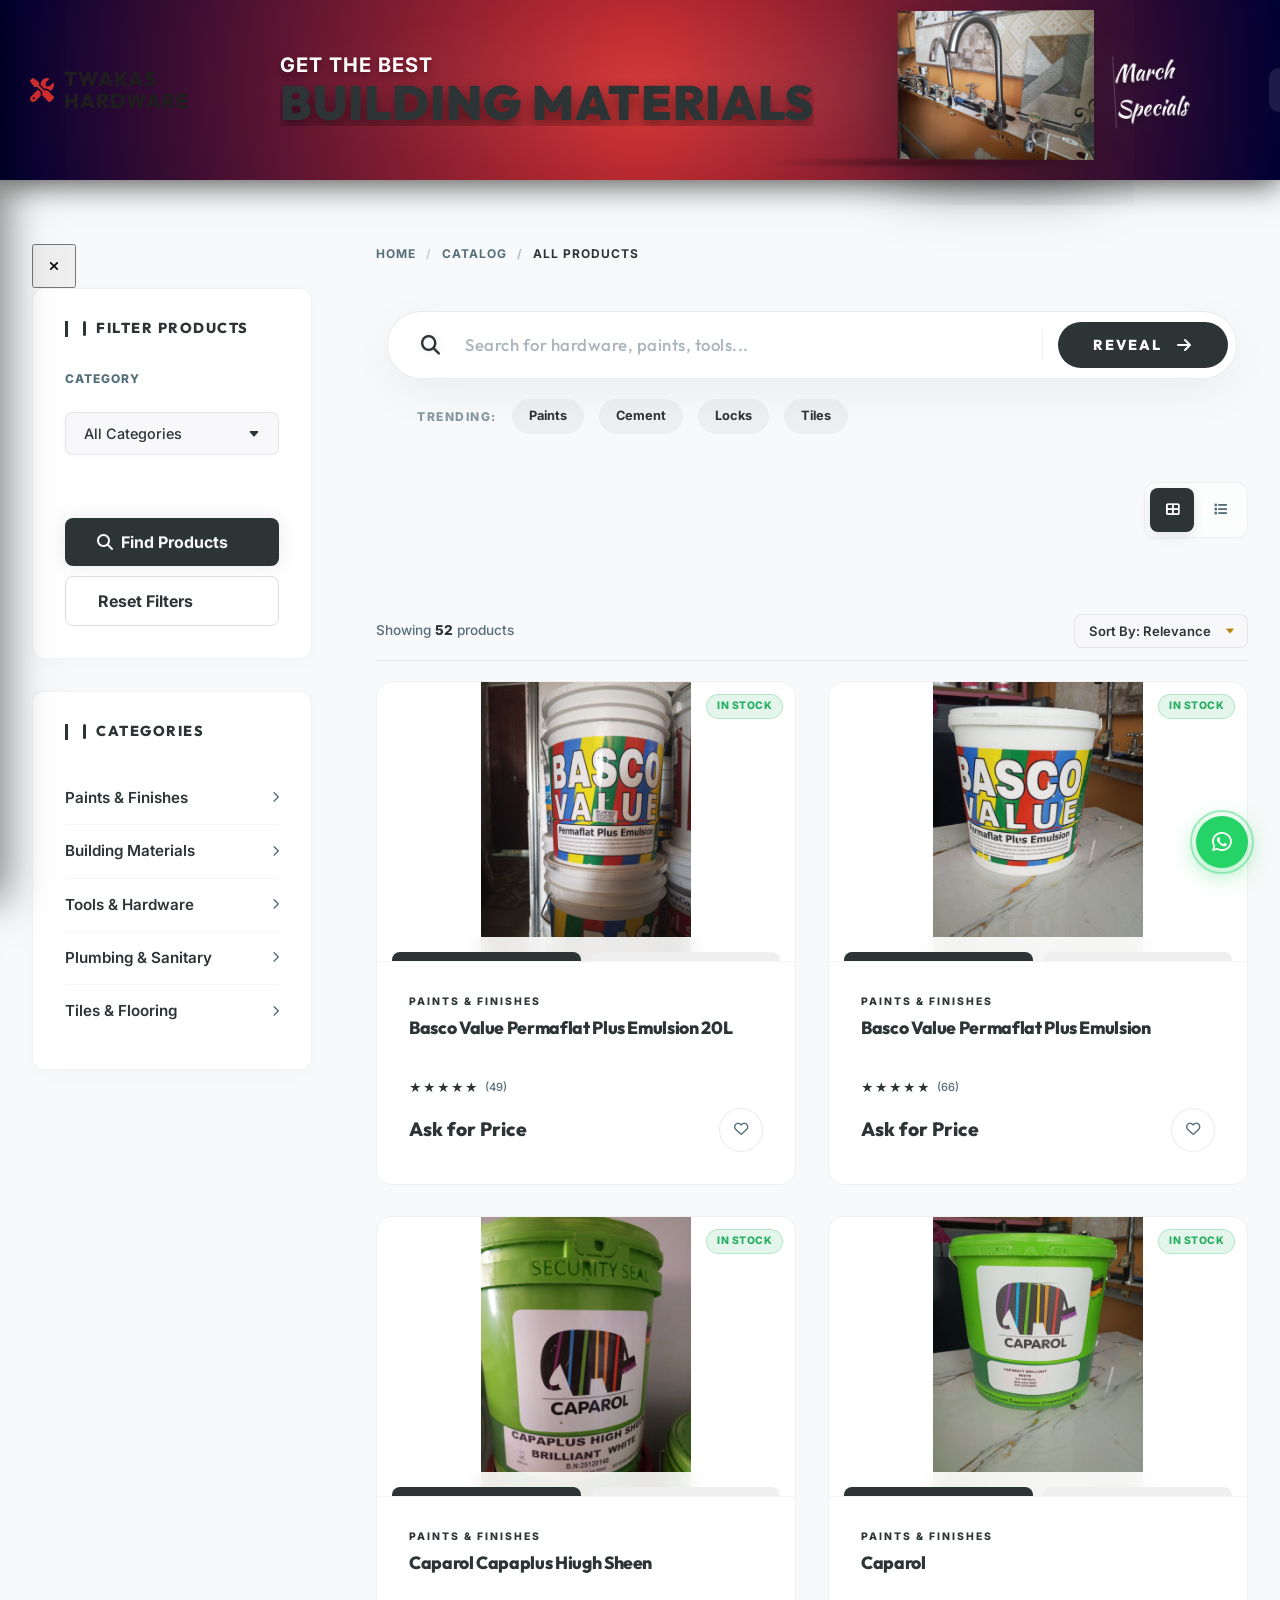
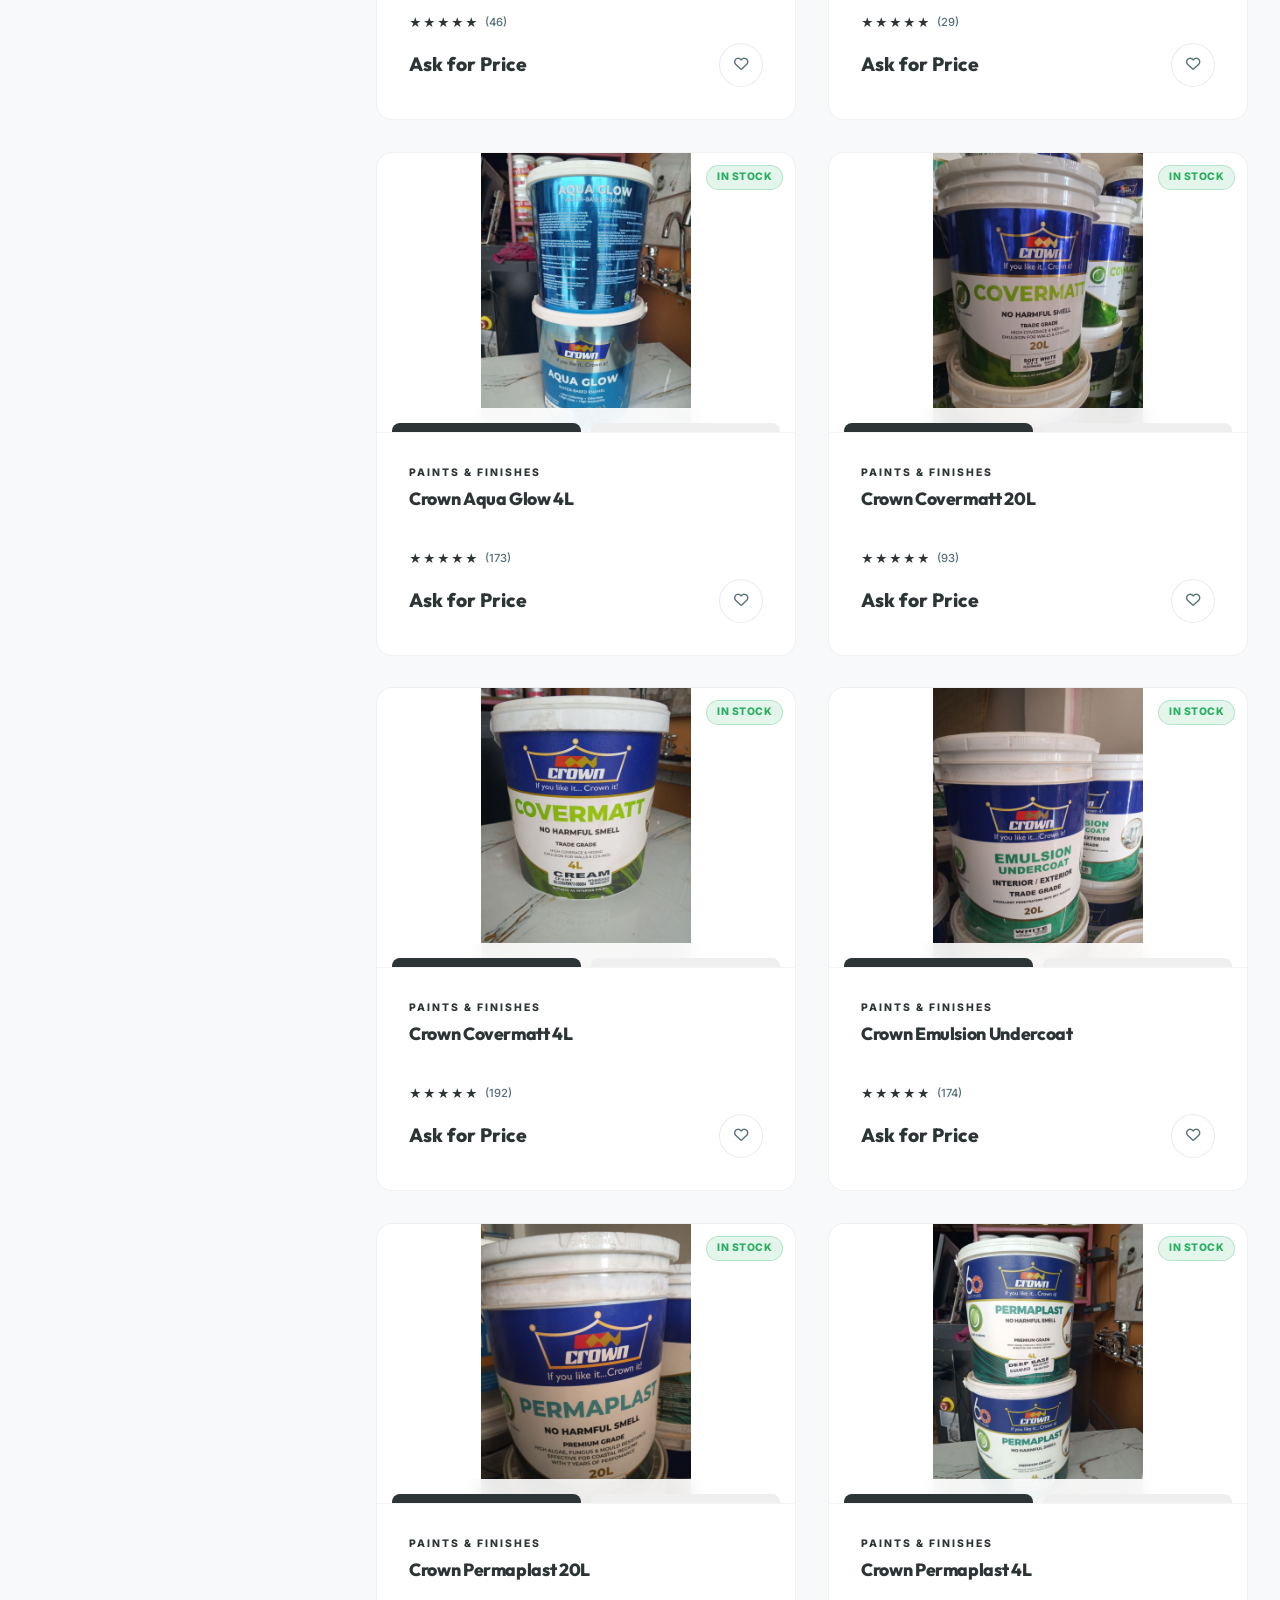
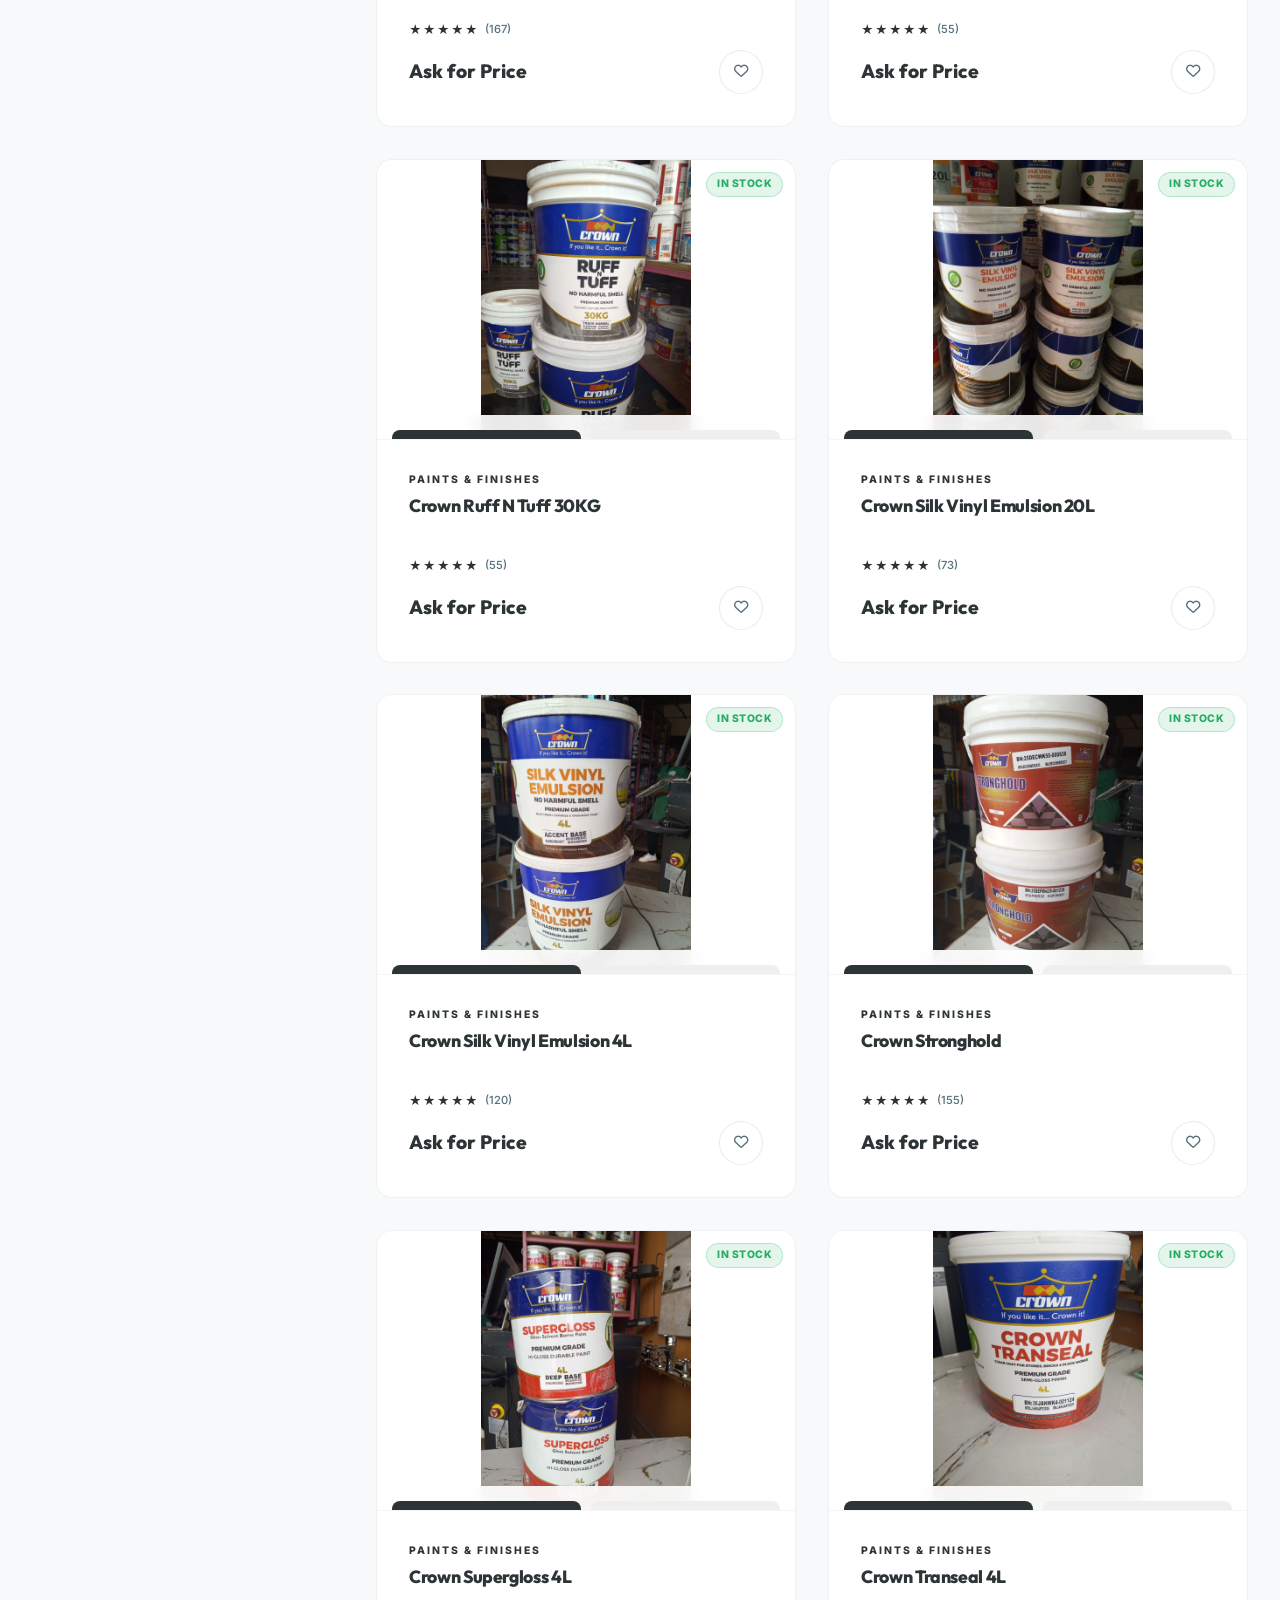
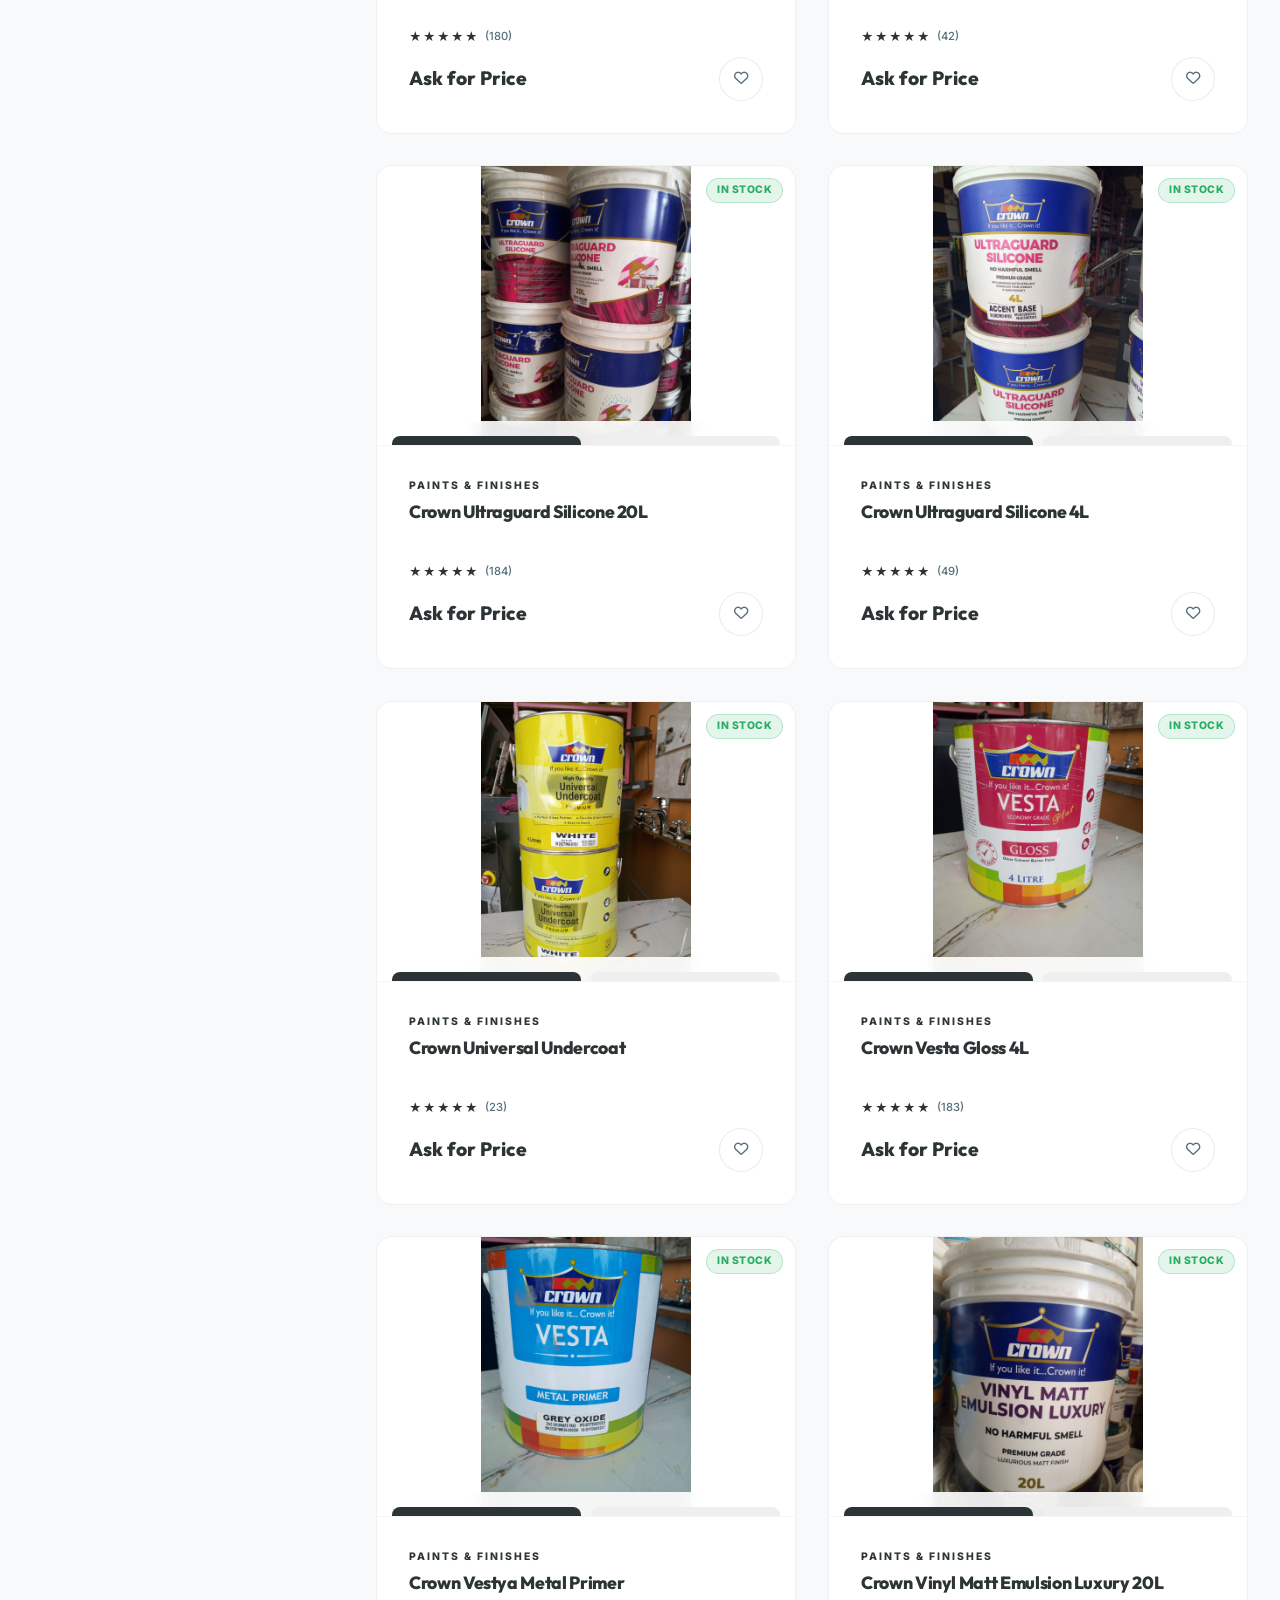
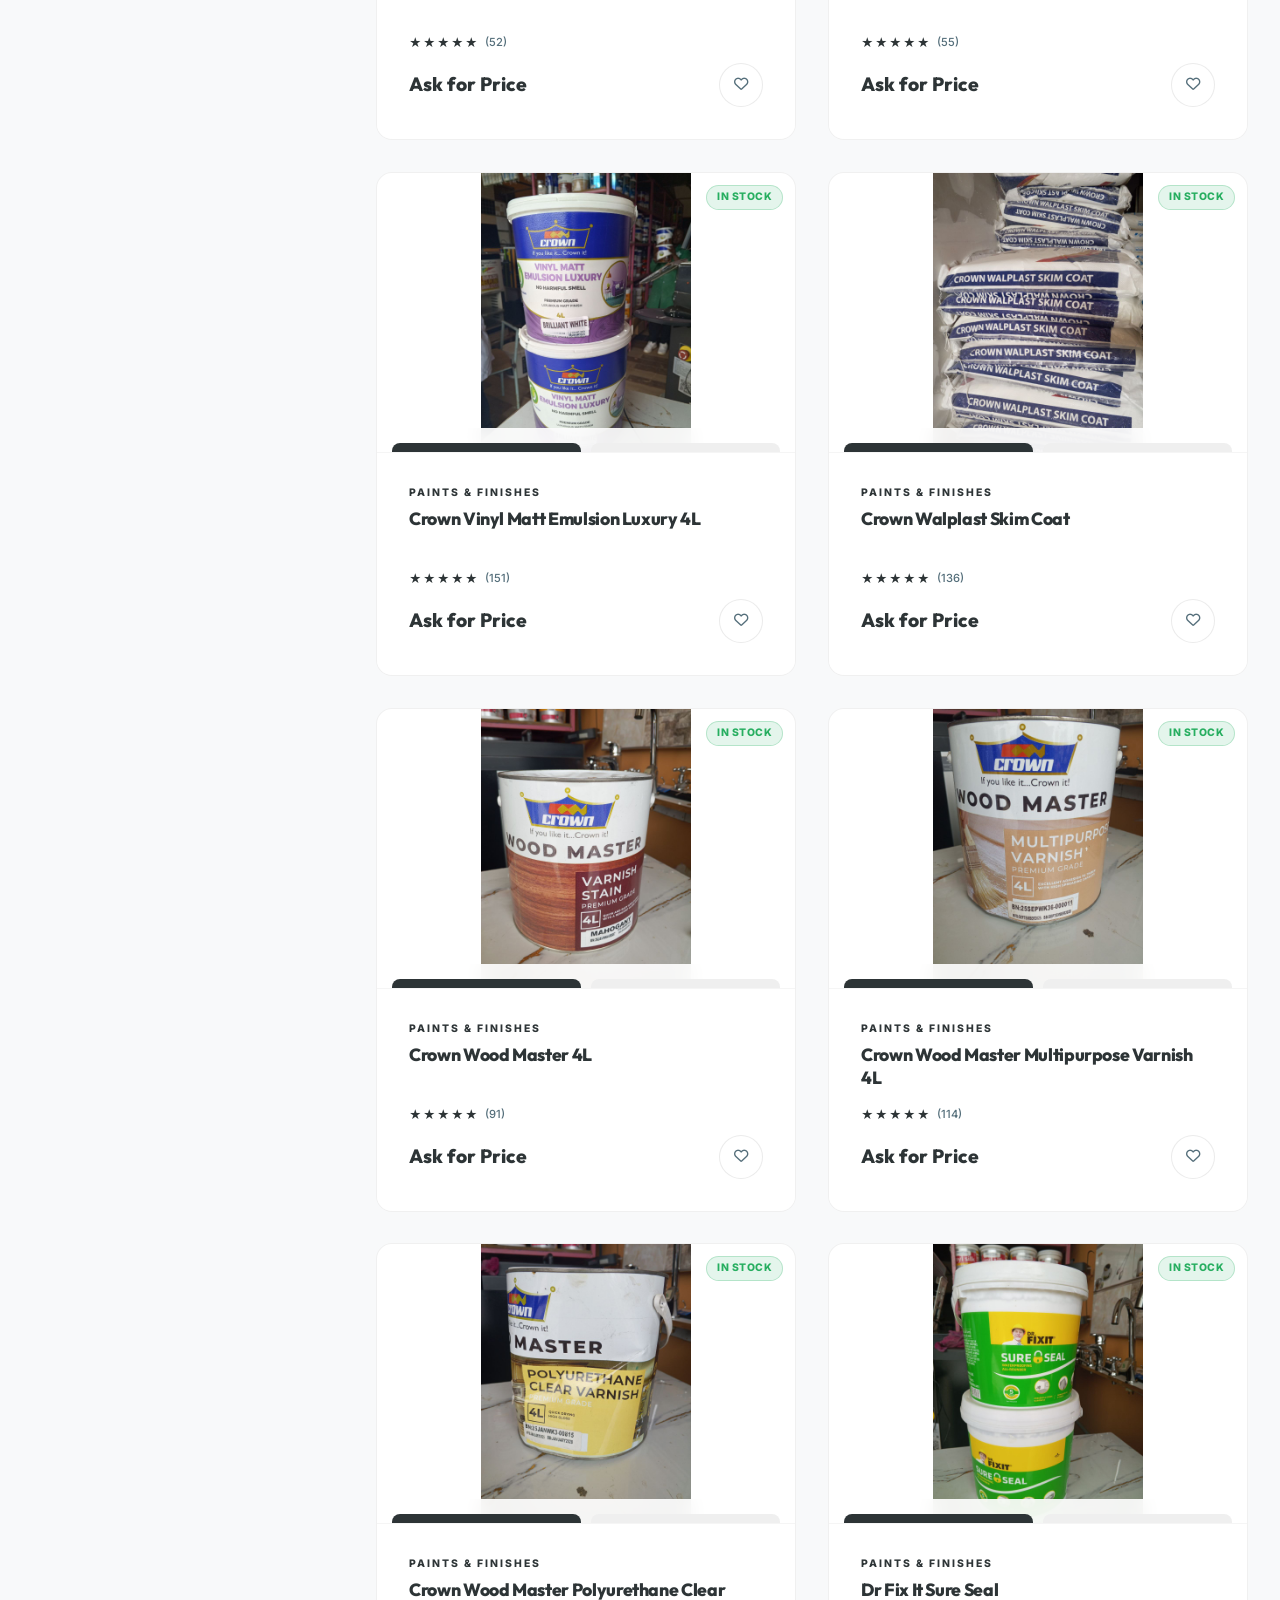
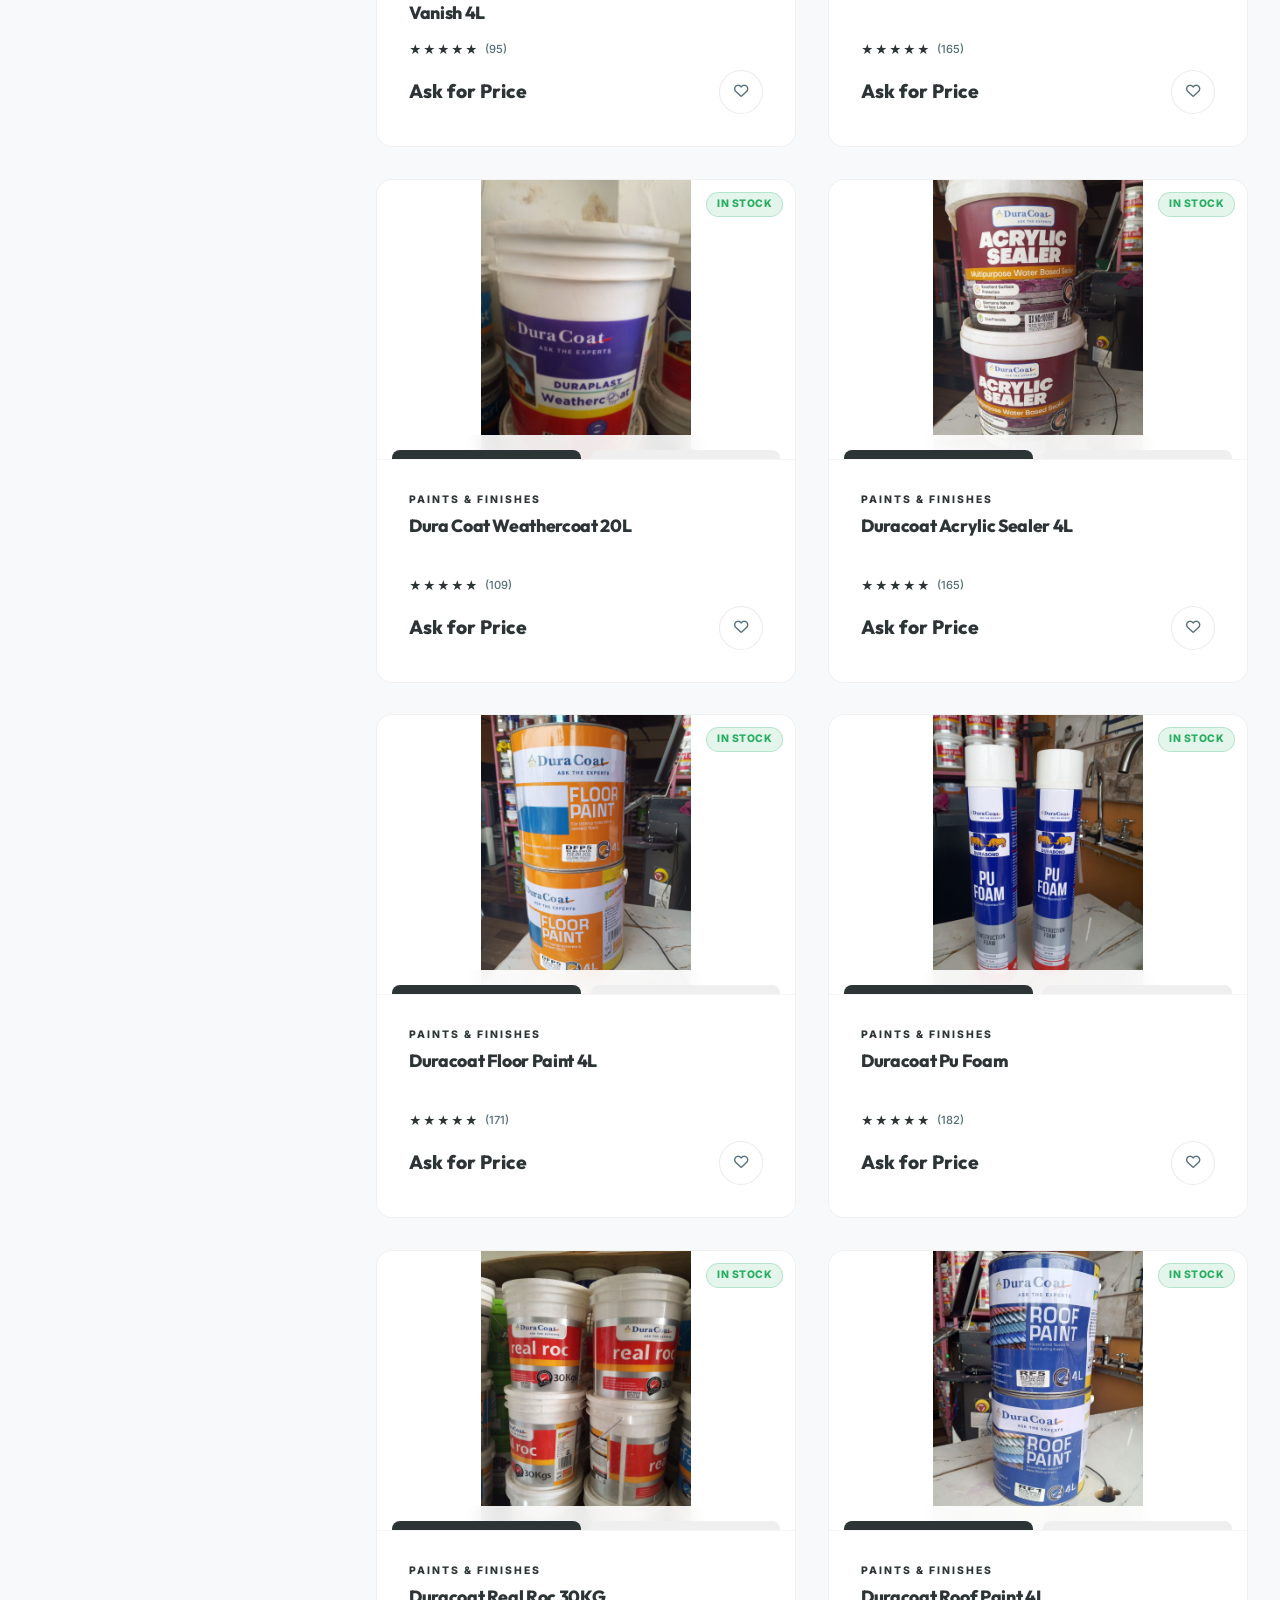
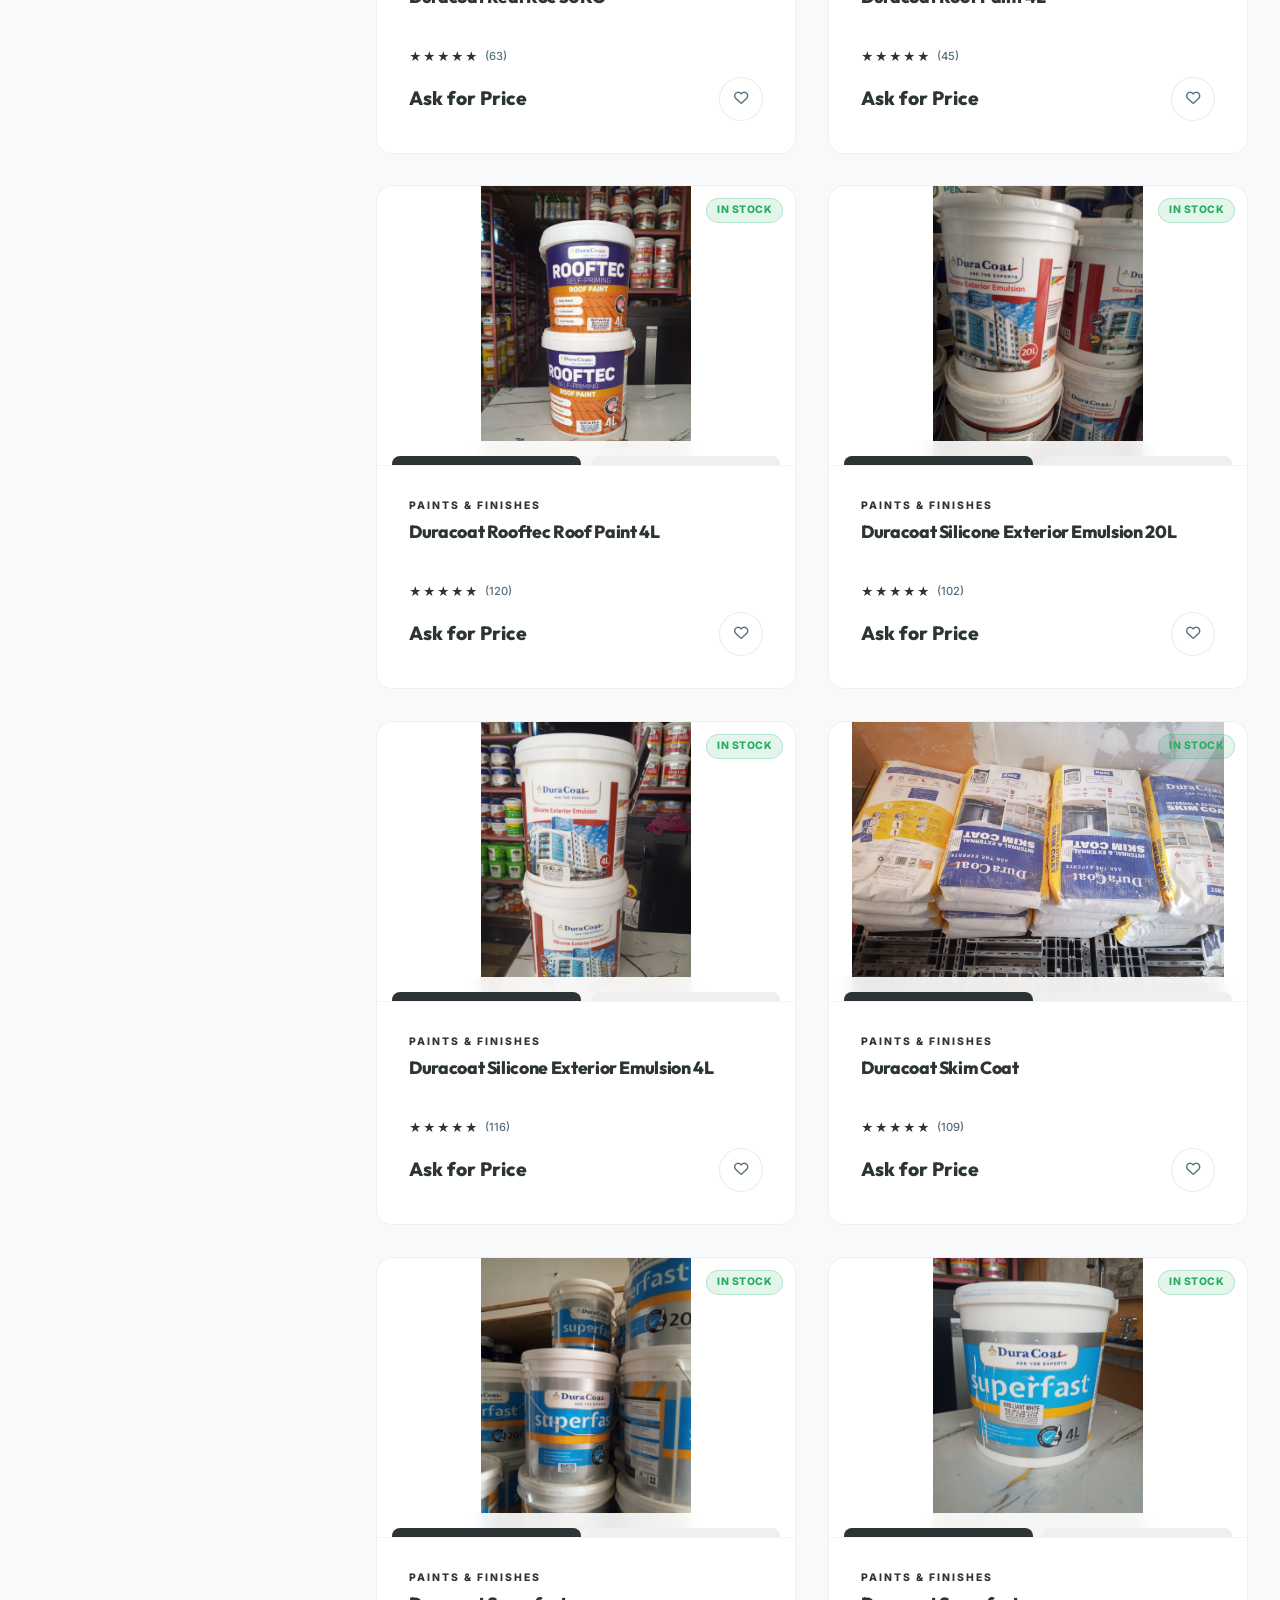
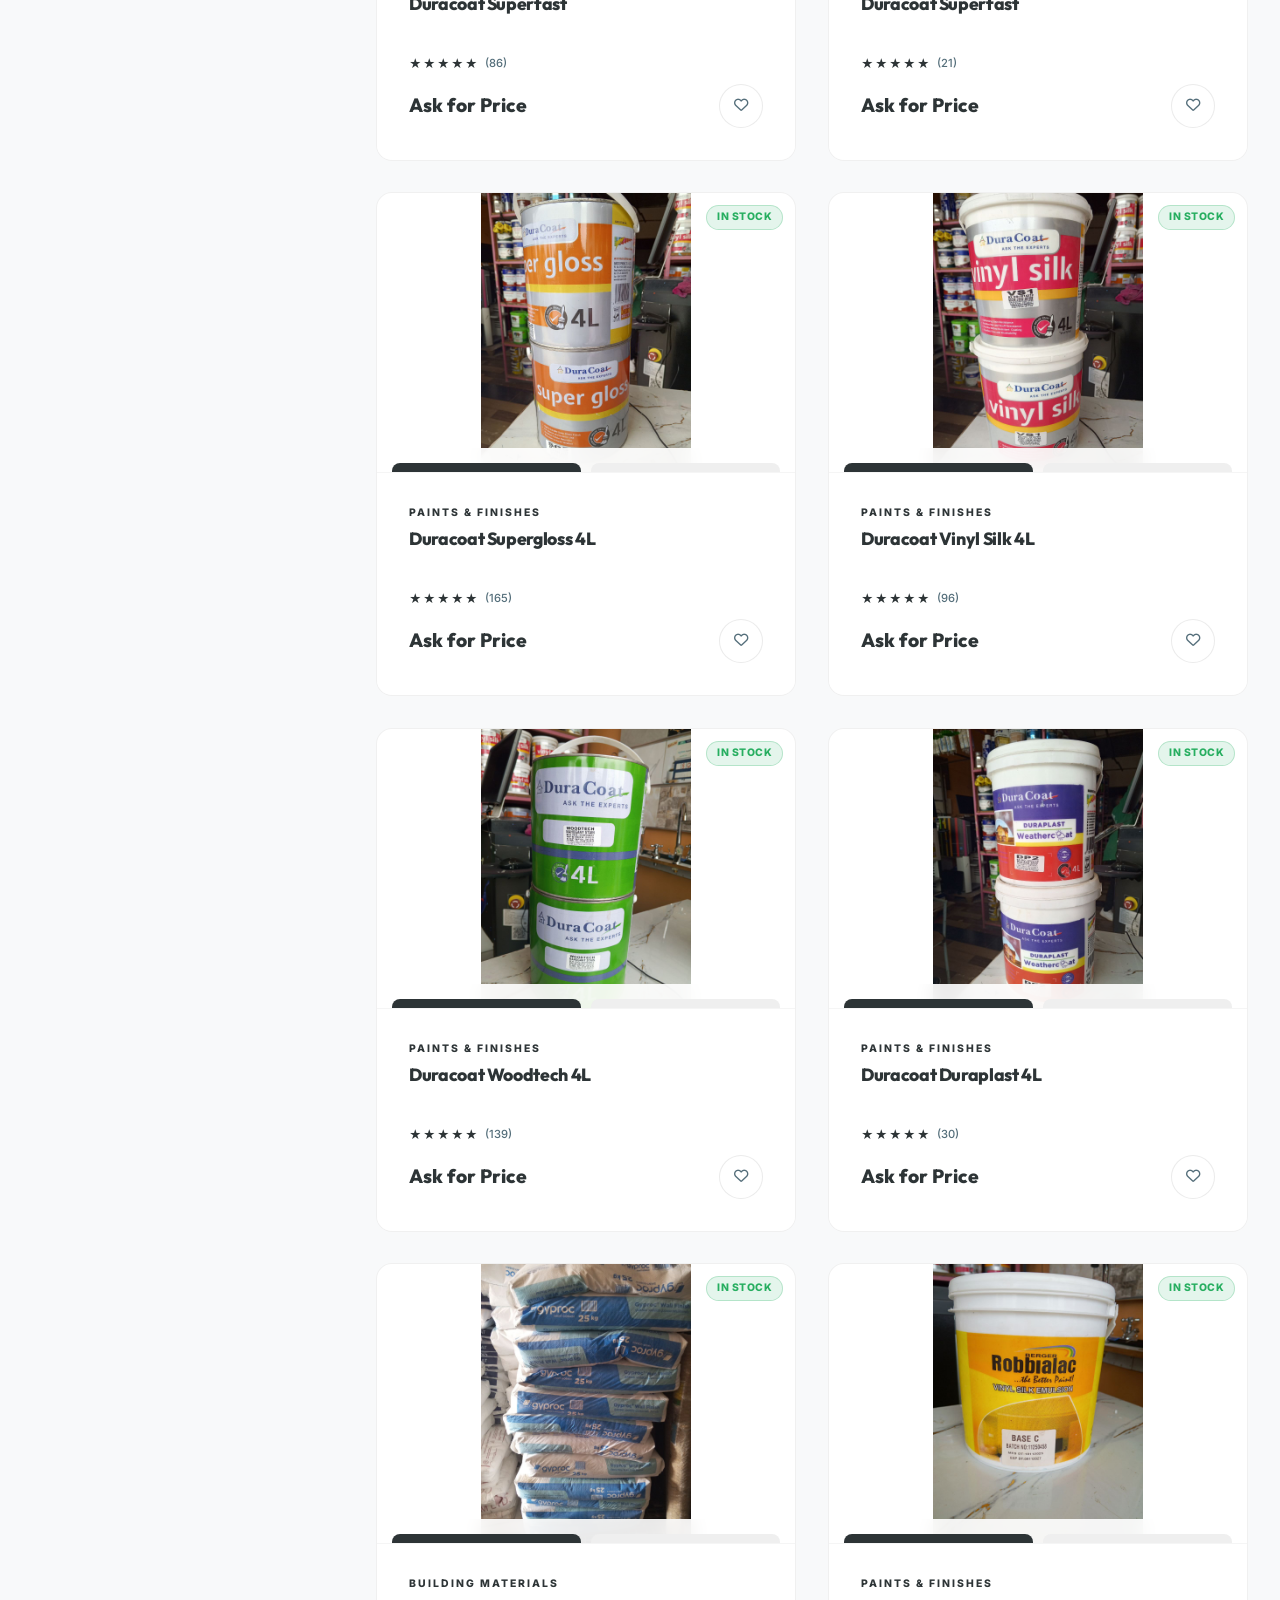
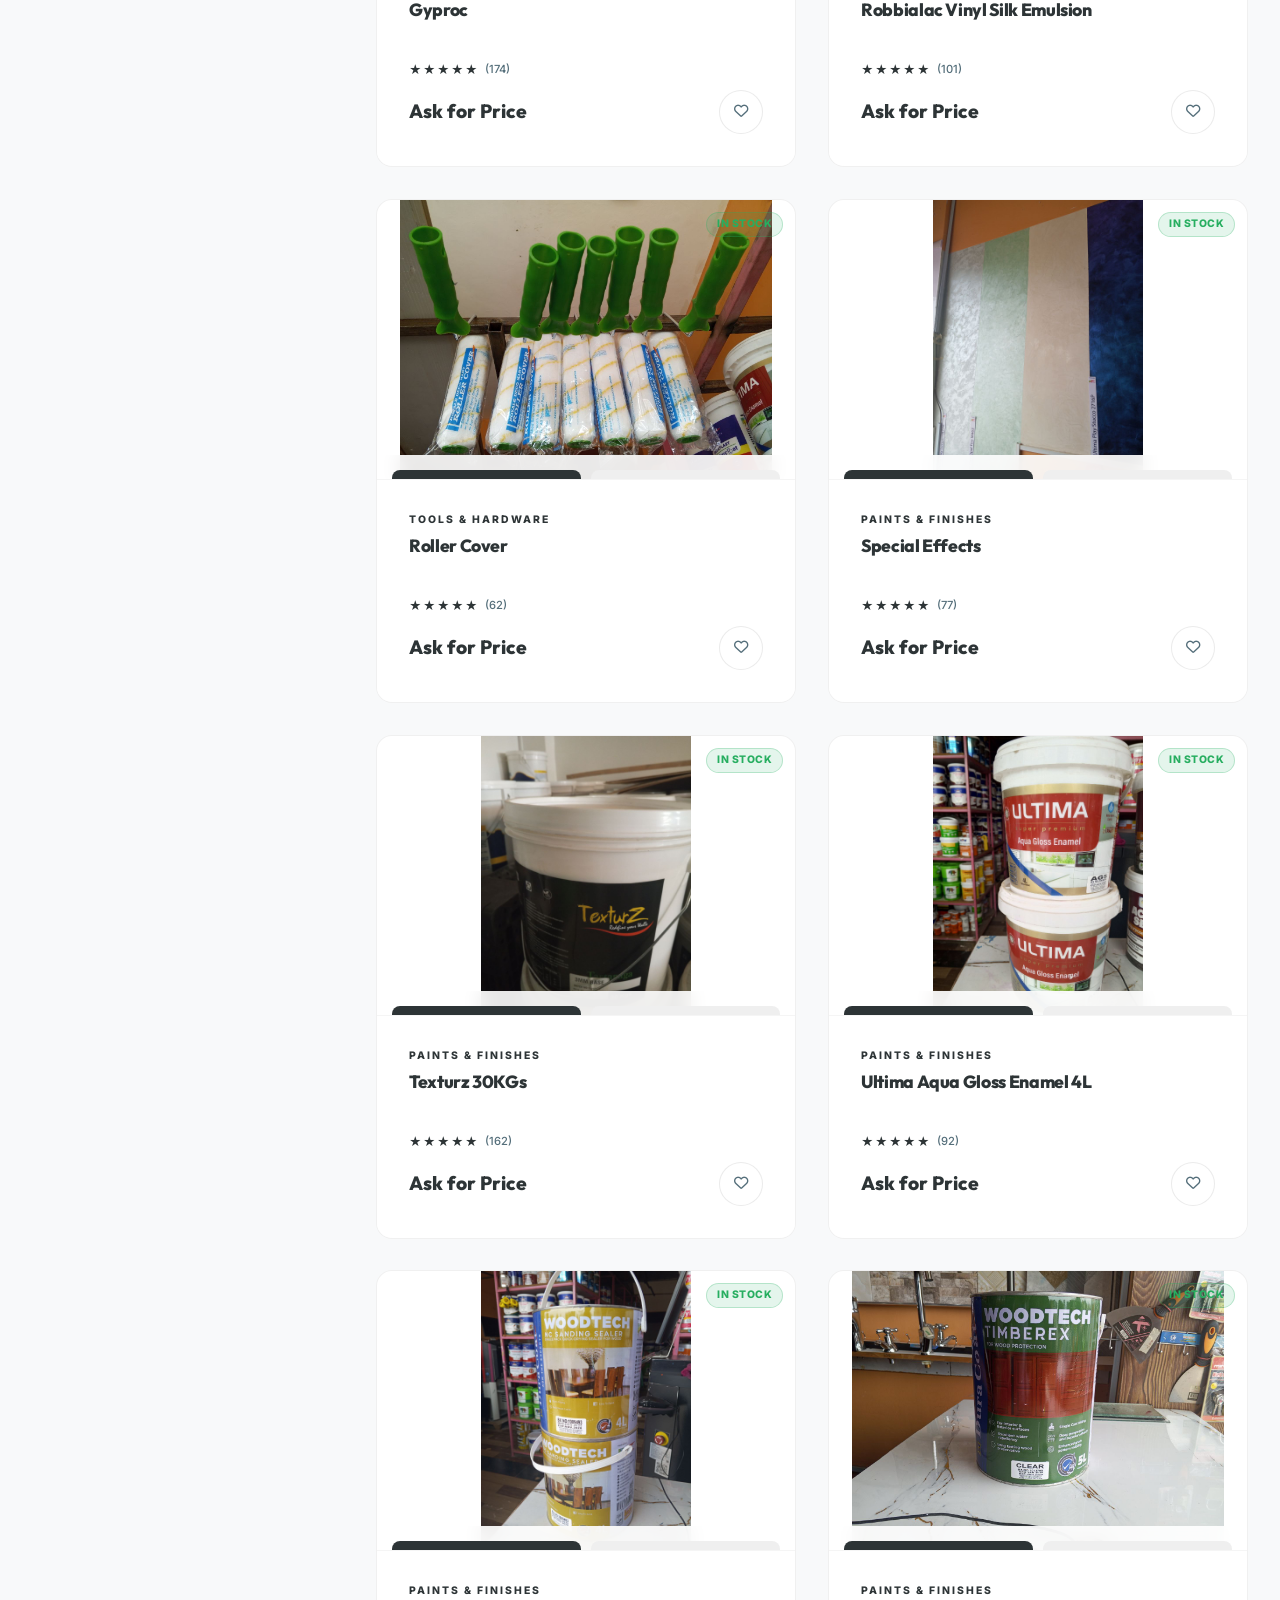
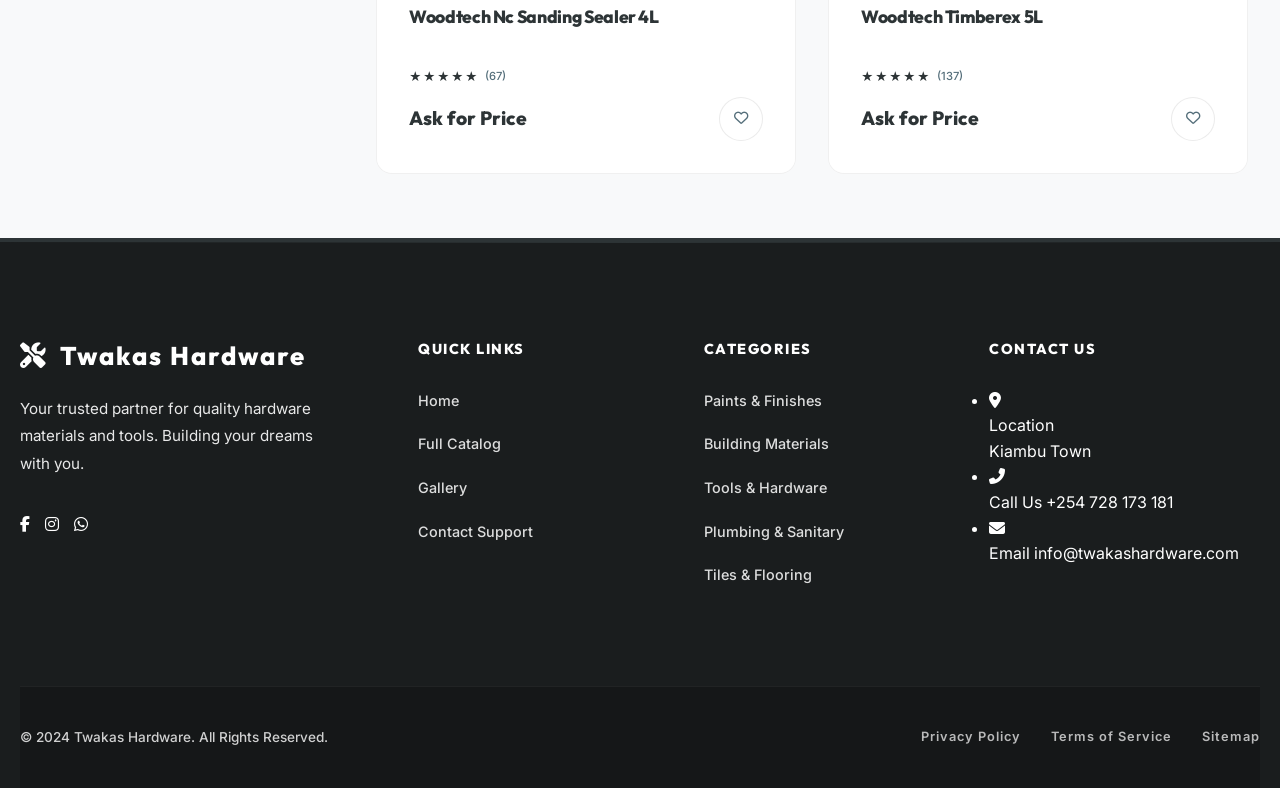
==== commit 955b3c49: "Final hardware refinement and branding updates" ====
--- a/src/catalog.html
+++ b/src/catalog.html
@@ -246,10 +246,9 @@
                             Building your dreams with you.
                         </p>
                         <div class="footer-socials">
-                            <a href="https://www.facebook.com/profile.php?id=61564963514908" class="social-link"
-                                aria-label="Facebook" target="_blank"><i class="fab fa-facebook-f"></i></a>
-                            <a href="https://www.instagram.com/gracefulmotionauto/?utm_source=ig_web_button_share_sheet"
-                                class="social-link" aria-label="Instagram" target="_blank"><i
+                            <a href="#" class="social-link" aria-label="Facebook" target="_blank"><i
+                                    class="fab fa-facebook-f"></i></a>
+                            <a href="#" class="social-link" aria-label="Instagram" target="_blank"><i
                                     class="fab fa-instagram"></i></a>
                             <a href="https://wa.me/254728173181" class="social-link" aria-label="WhatsApp"
                                 target="_blank"><i class="fab fa-whatsapp"></i></a>
@@ -262,9 +261,8 @@
                         <ul class="footer-links">
                             <li><a href="index.html">Home</a></li>
                             <li><a href="catalog.html">Full Catalog</a></li>
-                            <li><a href="#deals">Hot Deals</a></li>
-                            <li><a href="#about">About Us</a></li>
-                            <li><a href="#contact">Contact Support</a></li>
+                            <li><a href="#gallery">Gallery</a></li>
+                            <li><a href="https://wa.me/254728173181">Contact Support</a></li>
                         </ul>
                     </div>
 
--- a/src/styles/index.css
+++ b/src/styles/index.css
@@ -25,23 +25,31 @@
     --font-weight-semi: 600;
 
     /* Base Shadows */
-    --shadow-glow: 0 0 20px rgba(255, 215, 0, 0.1);
+    --shadow-glow: 0 0 20px rgba(45, 52, 54, 0.1);
 
     /* Max Widths */
     --container-max-width: 1400px;
 }
 
-/* Light Theme (Default — Only Theme) */
+/* Light Theme - Modern Industrial (Charcoal Accent) */
 :root {
-    --bg-primary: #F2F2F7;
+    --bg-primary: #F8F9FA;
     --bg-surface: #FFFFFF;
-    --accent-primary: #B8860B;
-    --accent-secondary: #8B6508;
-    --text-primary: #1C1C1E;
-    --text-secondary: #636366;
-    --border-color: rgba(0, 0, 0, 0.1);
-    --glass-bg: rgba(255, 255, 255, 0.85);
-    --glass-border: rgba(0, 0, 0, 0.08);
+    --accent-primary: #2D3436;
+    /* Dark Charcoal Gray */
+    --accent-secondary: #1E272E;
+    /* Deeper Charcoal */
+    --accent-dark: #121212;
+    --header-bg: #263238;
+    /* Charcoal Grey */
+    --footer-bg: #1A1D1E;
+    --text-primary: #2D3436;
+    --text-secondary: #546E7A;
+    --border-color: rgba(45, 52, 54, 0.1);
+    --glass-bg: rgba(255, 255, 255, 0.9);
+    --glass-border: rgba(45, 52, 54, 0.08);
+    --shadow-sm: 0 2px 8px rgba(0, 0, 0, 0.05);
+    --shadow-md: 0 8px 24px rgba(0, 0, 0, 0.08);
 }
 
 /* Reset & Base Styles */
@@ -154,7 +162,7 @@
 .btn-primary:hover {
     background: var(--accent-secondary);
     transform: translateY(-3px);
-    box-shadow: 0 10px 30px rgba(255, 215, 0, 0.2);
+    box-shadow: 0 10px 30px rgba(0, 0, 0, 0.15);
 }
 
 .btn-outline {
--- a/src/styles/components/navigation.css
+++ b/src/styles/components/navigation.css
@@ -90,7 +90,8 @@
 
 .banner-prefix {
     font-family: 'Inter', sans-serif;
-    font-size: 1.75rem;
+    font-size: 1.25rem;
+    /* Squeezed */
     font-weight: 700;
     color: #FFFFFF;
     letter-spacing: 1px;
@@ -100,17 +101,18 @@
 
 .banner-part-name {
     font-family: 'Outfit', 'Inter', sans-serif;
-    font-size: 4.5rem;
+    font-size: 3rem;
+    /* Squeezed font */
     font-weight: 950;
-    color: #FFD700;
-    letter-spacing: 2px;
+    color: var(--accent-primary);
+    letter-spacing: 1px;
     text-transform: uppercase;
     white-space: nowrap;
     overflow: hidden;
     text-overflow: ellipsis;
-    line-height: 0.9;
+    line-height: 1;
     text-shadow: 0 8px 16px rgba(0, 0, 0, 0.5);
-    margin-top: 5px;
+    margin-top: 2px;
 }
 
 .banner-img-wrap {
@@ -136,7 +138,7 @@
     content: '';
     position: absolute;
     inset: -40px;
-    background: radial-gradient(circle at 70% 50%, rgba(211, 47, 47, 0.25) 0%, transparent 70%);
+    background: radial-gradient(circle at 70% 50%, rgba(45, 52, 54, 0.15) 0%, transparent 70%);
     pointer-events: none;
     z-index: 0;
     mix-blend-mode: screen;
@@ -174,14 +176,14 @@
 
 #bannerPartImg {
     /* Seamlessly integrated product image */
-    height: 195px;
+    height: 150px;
+    /* Reduced to fit header height better */
     width: auto;
-    max-width: 400px;
+    max-width: 300px;
     object-fit: contain;
     display: block;
     border: none !important;
     background: transparent !important;
-    /* Soft ambient shadow - tuned for depth */
     filter: drop-shadow(0 15px 35px rgba(0, 0, 0, 0.4));
     transition: opacity 0.3s ease;
     /* Floating Animation */
@@ -268,13 +270,13 @@
 
 .hdr-contact-btn:hover,
 .hdr-action-btn:hover {
-    background: #d32f2f;
+    background: var(--accent-primary);
     transform: translateY(-3px);
-    box-shadow: 0 5px 15px rgba(211, 47, 47, 0.4);
+    box-shadow: 0 5px 15px rgba(0, 0, 0, 0.2);
 }
 
 .hdr-contact-btn.phone {
-    background: #c0392b;
+    background: rgba(255, 255, 255, 0.1);
     color: #fff;
 }
 
--- a/src/styles/components/categories-menu.css
+++ b/src/styles/components/categories-menu.css
@@ -41,7 +41,7 @@
     width: 360px;
     max-width: 90vw;
     height: 100vh;
-    background: #111118;
+    background: #1A1D1E;
     z-index: 9100;
     display: flex;
     flex-direction: column;
@@ -62,7 +62,7 @@
     justify-content: space-between;
     padding: 20px 20px 16px;
     background: linear-gradient(135deg, #1a0000 0%, #0d0d1a 100%);
-    border-bottom: 1px solid rgba(184, 134, 11, 0.25);
+    border-bottom: 2px solid var(--accent-primary);
     flex-shrink: 0;
 }
 
@@ -89,7 +89,7 @@
     font-family: 'Outfit', sans-serif;
     font-size: 0.75rem;
     font-weight: 800;
-    color: #B8860B;
+    color: var(--accent-primary);
     letter-spacing: 2px;
     text-transform: uppercase;
 }
@@ -163,8 +163,8 @@
 
 .csb-search-input:focus {
     background: rgba(255, 255, 255, 0.1);
-    border-color: rgba(184, 134, 11, 0.5);
-    box-shadow: 0 0 0 3px rgba(184, 134, 11, 0.12);
+    border-color: var(--accent-primary);
+    box-shadow: 0 0 0 3px rgba(45, 52, 54, 0.12);
 }
 
 /* ── SCROLLABLE BODY ─────────────────────────── */
@@ -258,7 +258,7 @@
 }
 
 .csb-cat-item.active>.csb-cat-row .csb-cat-label {
-    color: #B8860B;
+    color: var(--accent-primary);
 }
 
 /* Item count badge */
@@ -282,7 +282,7 @@
 
 .csb-cat-item.active>.csb-cat-row .csb-chevron {
     transform: rotate(90deg);
-    color: #B8860B;
+    color: var(--accent-primary);
 }
 
 /* ── SUBCATEGORY LIST (ACCORDION) ───────────── */
@@ -306,7 +306,7 @@
 .csb-view-all {
     font-size: 0.78rem;
     font-weight: 700;
-    color: #B8860B;
+    color: var(--accent-primary);
     text-decoration: none;
     display: inline-flex;
     align-items: center;
@@ -363,7 +363,7 @@
 
 .csb-sub-link:hover i {
     transform: translateX(2px);
-    color: #B8860B;
+    color: var(--accent-primary);
 }
 
 /* ── FOOTER ─────────────────────────────────── */
--- a/src/styles/components/footer.css
+++ b/src/styles/components/footer.css
@@ -3,12 +3,11 @@
    ================================ */
 
 .site-footer {
-    background: #786C3B !important;
-    /* Mustard Gold */
+    background: var(--footer-bg) !important;
     color: #FFFFFF;
     padding: 100px 0 0 0;
     font-family: 'Inter', sans-serif;
-    border-top: 1px solid rgba(255, 255, 255, 0.05);
+    border-top: 4px solid var(--accent-primary);
     position: relative;
     overflow: hidden;
 }
@@ -46,7 +45,7 @@
 }
 
 .footer-brand h2 i {
-    color: var(--accent-primary, #FFD700);
+    color: var(--accent-primary);
 }
 
 .footer-desc {
@@ -76,11 +75,11 @@
 }
 
 .social-icon:hover {
-    background: var(--accent-primary, #FFD700);
-    color: #000;
+    background: var(--accent-primary);
+    color: #fff;
     border-color: var(--accent-primary);
     transform: translateY(-5px) rotate(8deg);
-    box-shadow: 0 10px 20px rgba(255, 215, 0, 0.2);
+    box-shadow: 0 10px 20px rgba(0, 0, 0, 0.2);
 }
 
 /* Columns & Links */
@@ -164,8 +163,8 @@
 }
 
 .btn-footer-cta {
-    background: var(--accent-primary, #FFD700);
-    color: #000;
+    background: var(--accent-primary);
+    color: #fff;
     border: none;
     padding: 0 25px;
     border-radius: 4px;
--- a/src/styles/pages/catalog.css
+++ b/src/styles/pages/catalog.css
@@ -4,16 +4,31 @@
 
 .catalog-container {
     display: flex;
+    flex-direction: column;
     max-width: 1400px;
-    margin: var(--space-8) auto;
+    margin: var(--space-4) auto;
     padding: 0 var(--space-4);
-    gap: var(--space-8);
+    gap: var(--space-6);
+}
+
+@media (min-width: 992px) {
+    .catalog-container {
+        flex-direction: row;
+        margin: var(--space-8) auto;
+        gap: var(--space-8);
+    }
 }
 
 /* Machined Sidebar */
 .catalog-sidebar {
-    width: 280px;
-    flex-shrink: 0;
+    width: 100%;
+}
+
+@media (min-width: 992px) {
+    .catalog-sidebar {
+        width: 280px;
+        flex-shrink: 0;
+    }
 }
 
 .filter-section {
@@ -77,7 +92,7 @@
     cursor: pointer;
     transition: all var(--transition-base);
     box-shadow: 0 2px 8px rgba(0, 0, 0, 0.02);
-    background-image: url("data:image/svg+xml,%3Csvg xmlns='http://www.w3.org/2000/svg' width='12' height='12' fill='%23B8860B' viewBox='0 0 16 16'%3E%3Cpath d='M7.247 11.14 2.451 5.658C1.885 5.013 2.345 4 3.204 4h9.592a1 1 0 0 1 .753 1.659l-4.796 5.48a1 1 0 0 1-1.506 0z'/%3E%3C/svg%3E");
+    background-image: url("data:image/svg+xml,%3Csvg xmlns='http://www.w3.org/2000/svg' width='12' height='12' fill='%232D3436' viewBox='0 0 16 16'%3E%3Cpath d='M7.247 11.14 2.451 5.658C1.885 5.013 2.345 4 3.204 4h9.592a1 1 0 0 1 .753 1.659l-4.796 5.48a1 1 0 0 1-1.506 0z'/%3E%3C/svg%3E");
     background-repeat: no-repeat;
     background-position: right 18px center;
 }
@@ -90,7 +105,7 @@
 .filter-select:focus {
     border-color: var(--accent-primary);
     background-color: #FFFFFF;
-    box-shadow: 0 0 0 4px rgba(184, 134, 11, 0.1);
+    box-shadow: 0 0 0 4px rgba(45, 52, 54, 0.1);
     outline: none;
 }
 
@@ -148,11 +163,24 @@
     border-bottom: 1px solid rgba(0, 0, 0, 0.04);
 }
 
+.product-image-container {
+    height: 240px;
+    background: transparent;
+    display: flex;
+    align-items: center;
+    justify-content: center;
+    overflow: hidden;
+    padding: 15px;
+    position: relative;
+}
+
 .product-image {
-    width: 100%;
-    height: 100%;
-    object-fit: cover;
-    object-position: center;
+    max-width: 100%;
+    max-height: 100%;
+    width: auto;
+    height: auto;
+    object-fit: contain;
+    mix-blend-mode: multiply;
     transition: transform 0.6s cubic-bezier(0.165, 0.84, 0.44, 1);
 }
 
@@ -430,7 +458,7 @@
     }
 
     .btn-cart:active {
-        background: #B8860B;
+        background: var(--accent-primary);
         transform: scale(0.97);
     }
 
@@ -523,7 +551,7 @@
 }
 
 .search-container-v3:focus-within {
-    box-shadow: 0 25px 60px rgba(184, 134, 11, 0.15);
+    box-shadow: 0 25px 60px rgba(0, 0, 0, 0.1);
     border-color: var(--accent-primary);
     transform: scale(1.01);
 }
@@ -532,7 +560,7 @@
     margin-left: 25px;
     color: var(--accent-primary);
     font-size: 1.2rem;
-    filter: drop-shadow(0 0 5px rgba(184, 134, 11, 0.2));
+    filter: drop-shadow(0 0 5px rgba(0, 0, 0, 0.1));
 }
 
 .search-part-input {
@@ -596,7 +624,7 @@
 
 .search-btn-v3:hover {
     color: white;
-    box-shadow: 0 10px 25px rgba(184, 134, 11, 0.4);
+    box-shadow: 0 10px 25px rgba(0, 0, 0, 0.2);
 }
 
 .search-btn-v3:hover::after {
@@ -661,7 +689,7 @@
     border-color: var(--accent-primary);
     color: var(--accent-primary);
     transform: translateY(-3px) scale(1.05);
-    box-shadow: 0 10px 20px rgba(184, 134, 11, 0.1);
+    box-shadow: 0 10px 20px rgba(0, 0, 0, 0.1);
 }
 
 /* View Options Refinement */
@@ -776,7 +804,7 @@
     border-color: var(--accent-primary);
     background-color: #FFFFFF;
     outline: none;
-    box-shadow: 0 0 0 3px rgba(184, 134, 11, 0.1);
+    box-shadow: 0 0 0 3px rgba(0, 0, 0, 0.1);
 }
 
 /* ================================
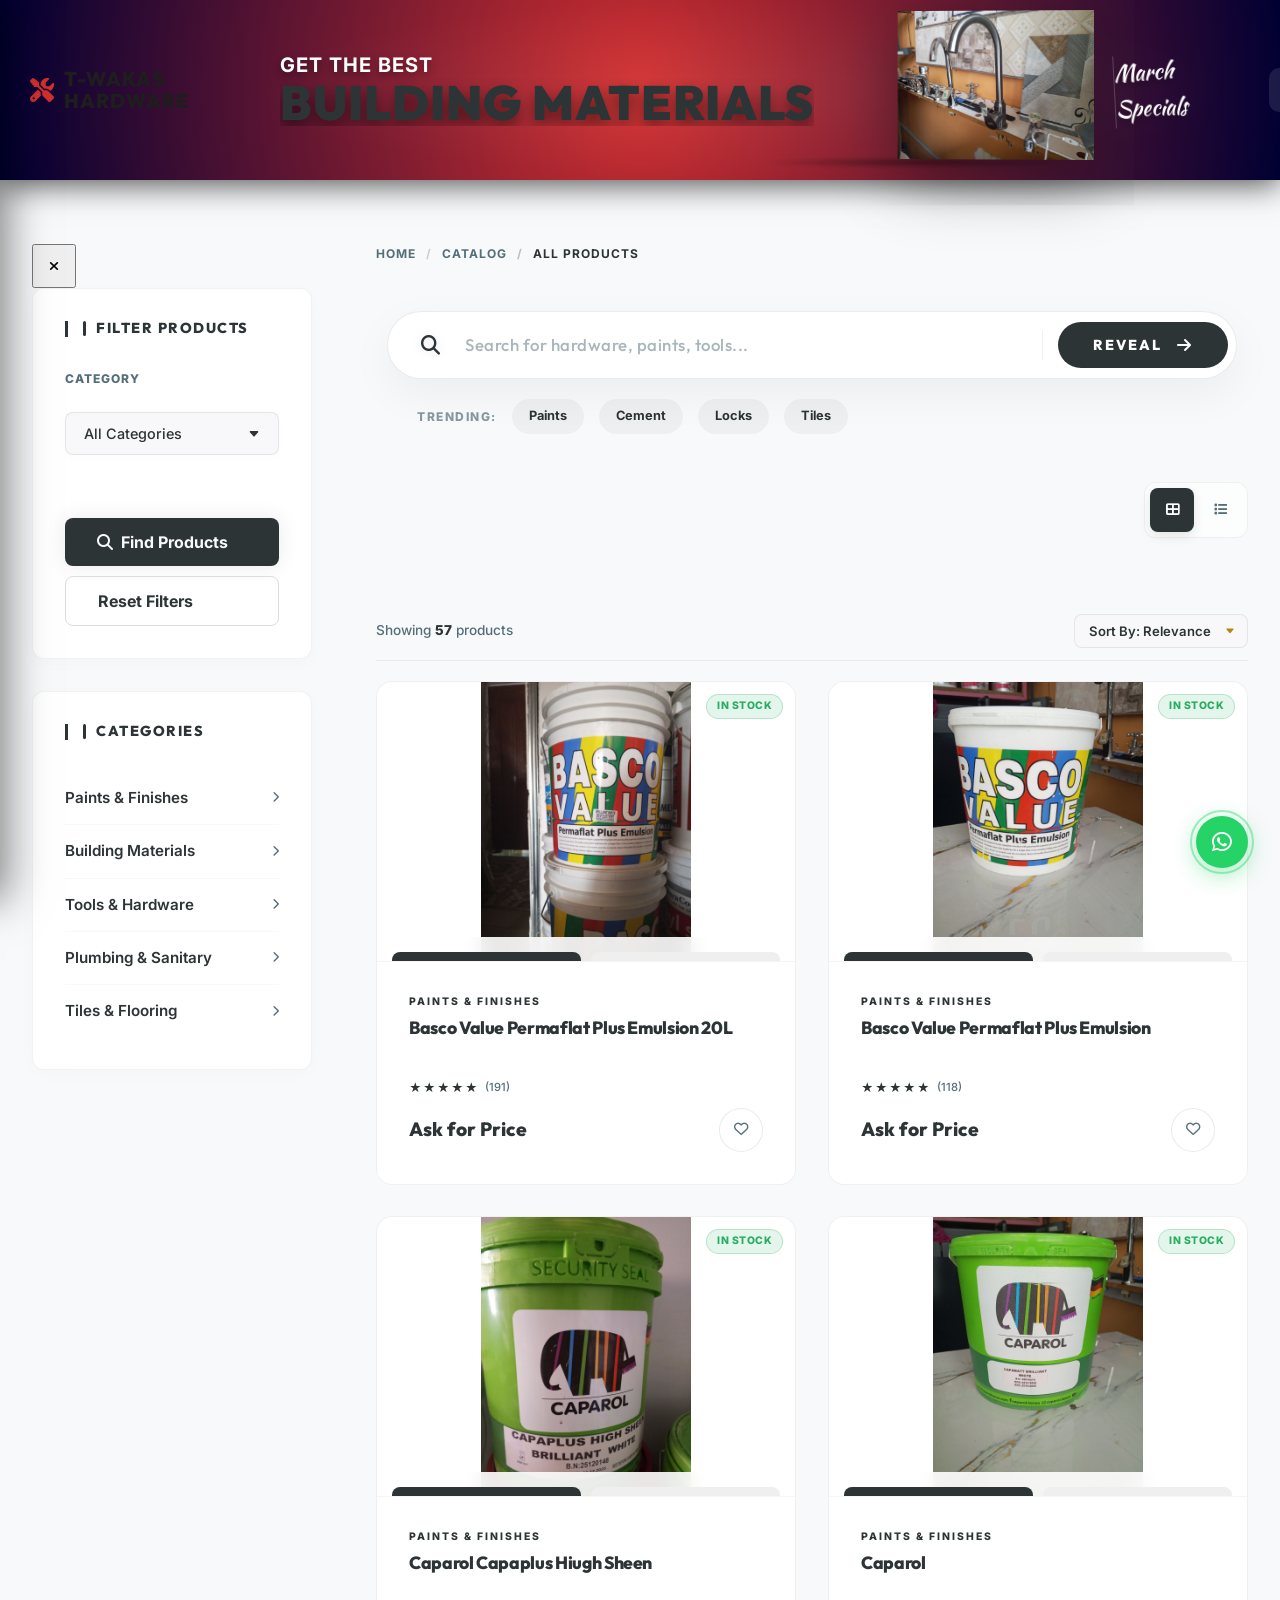
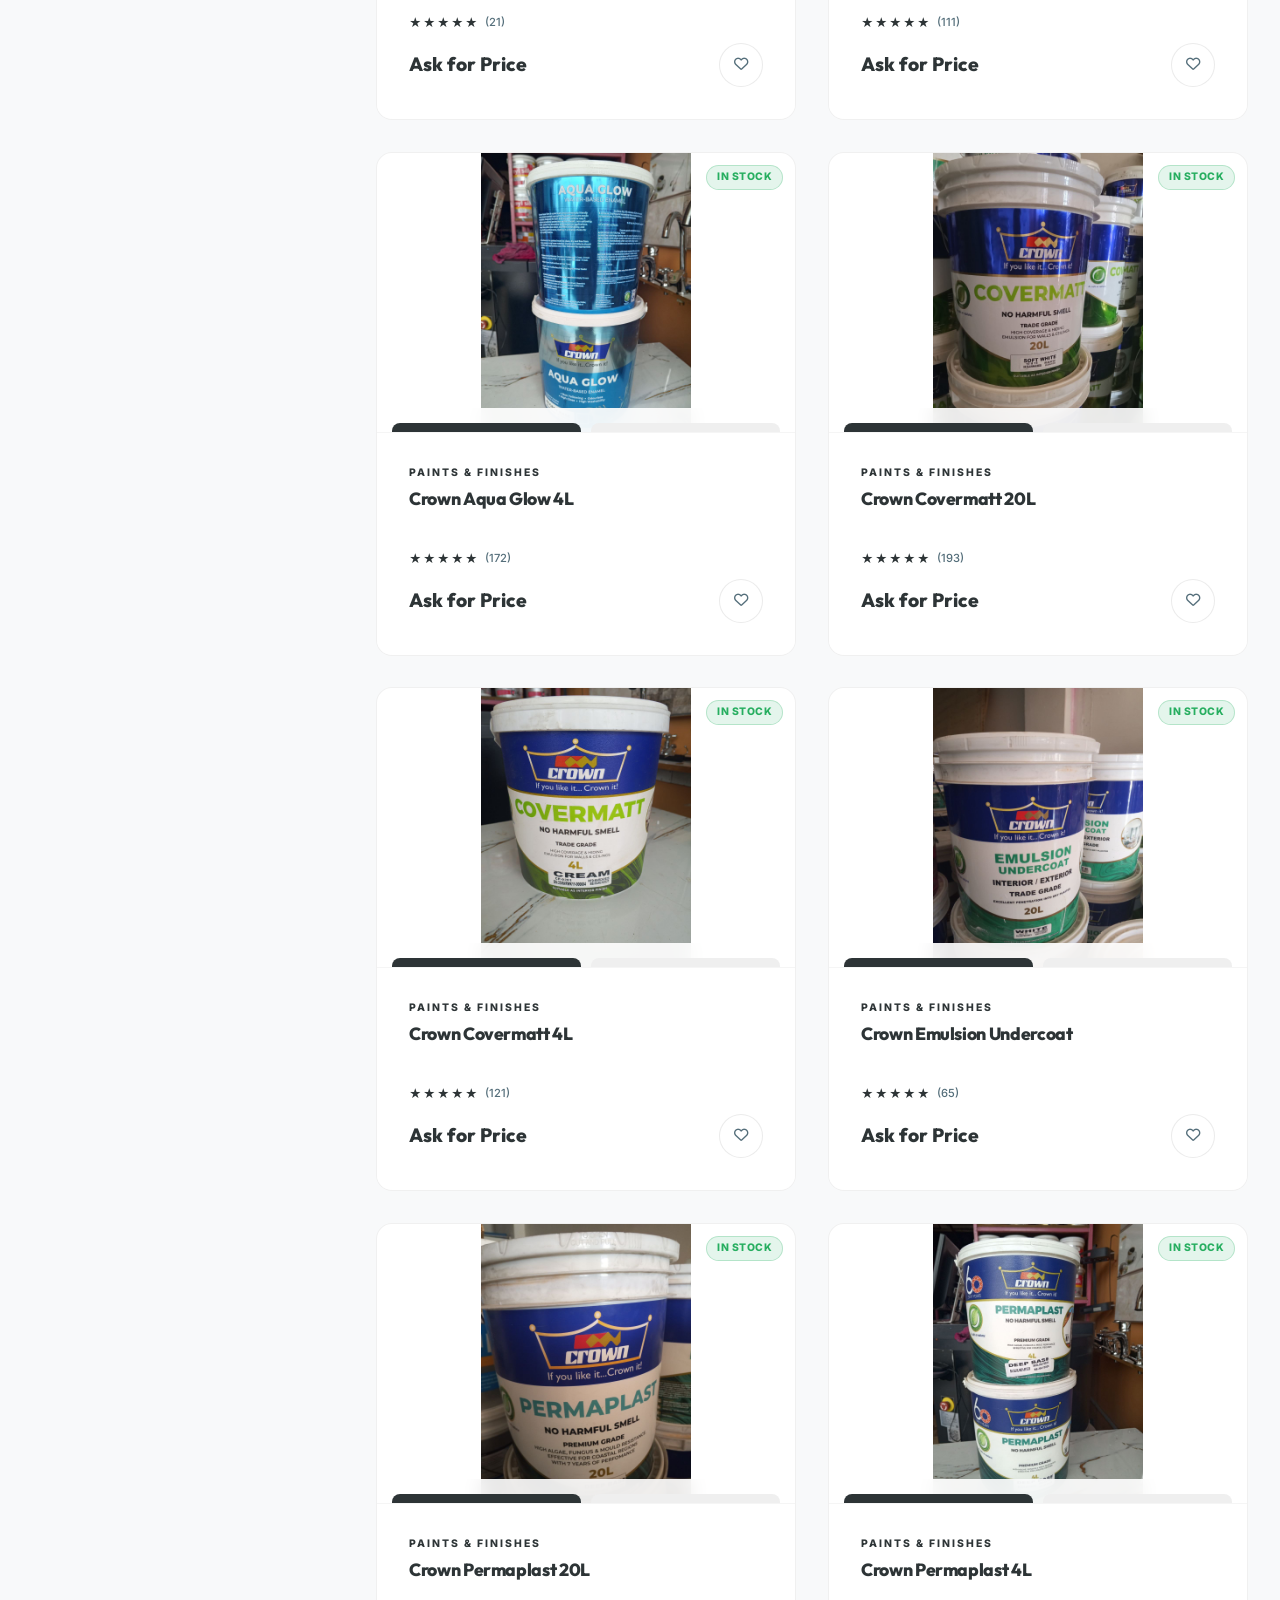
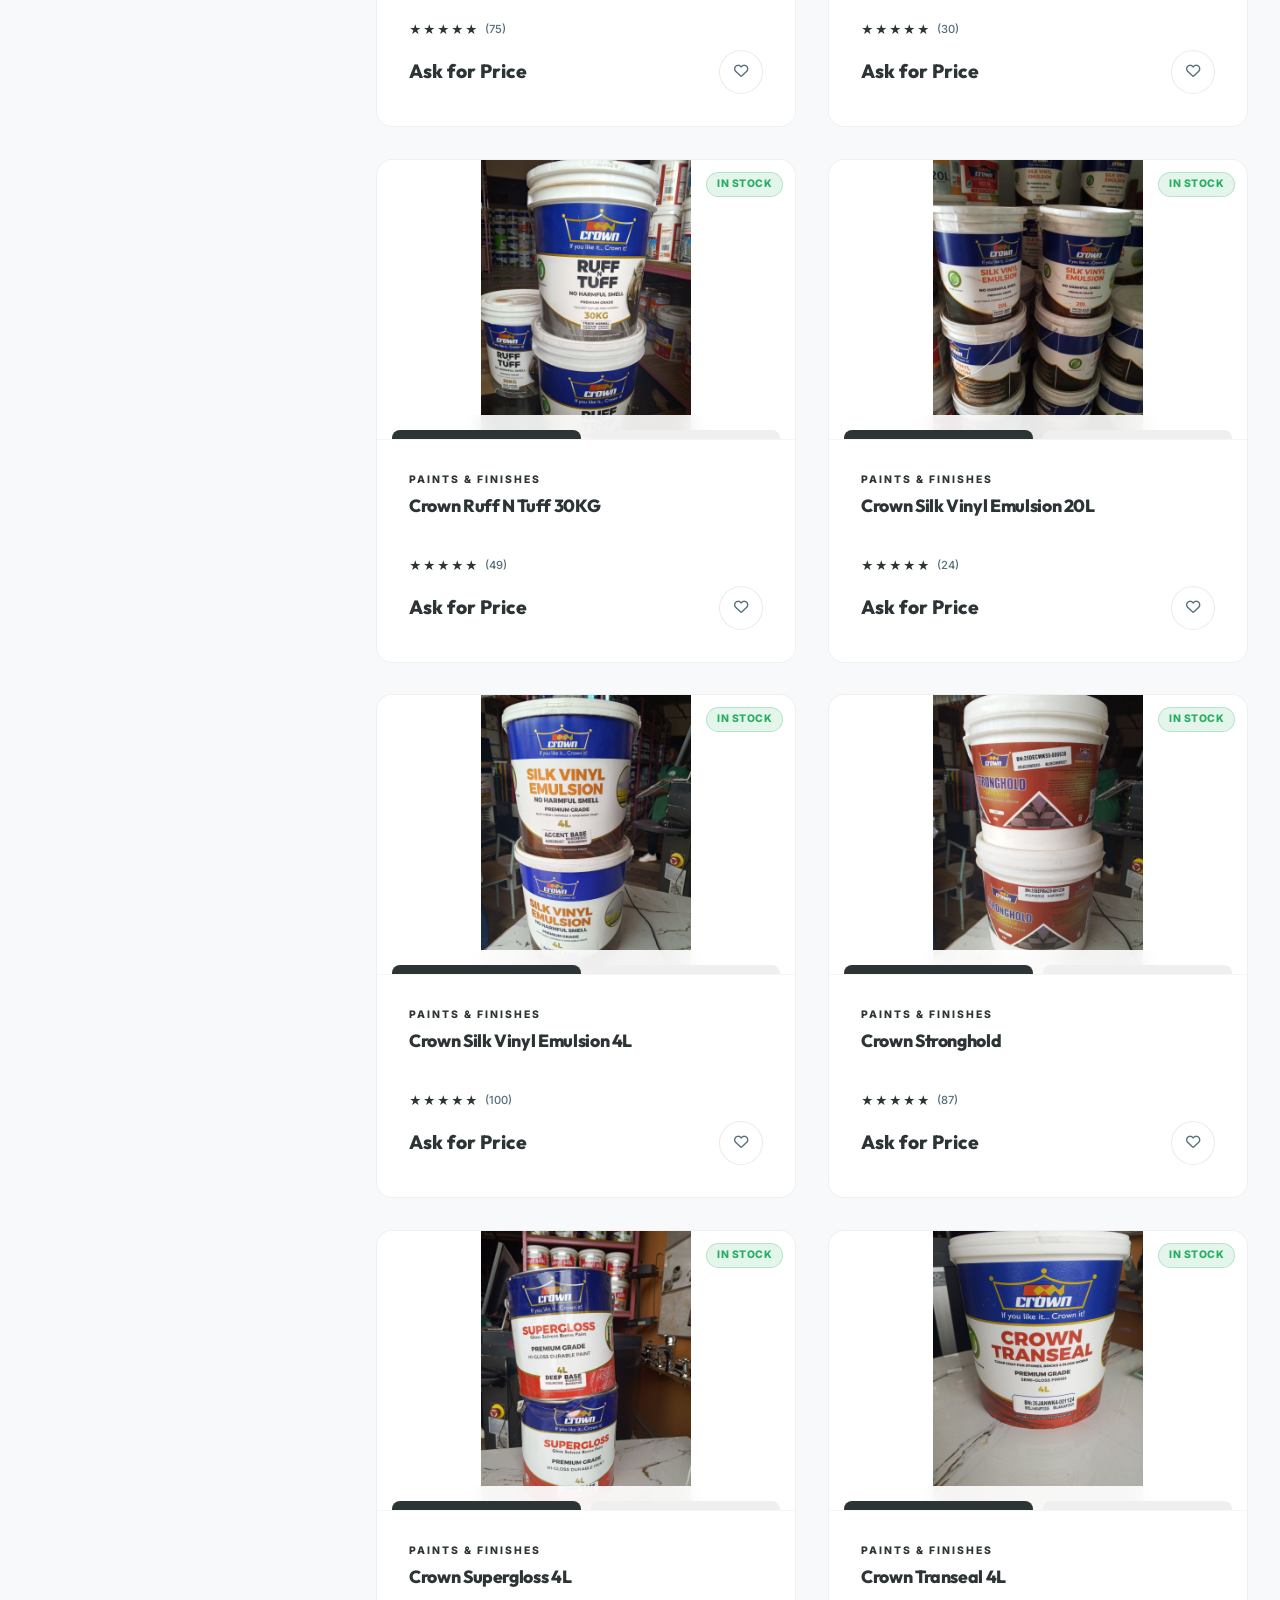
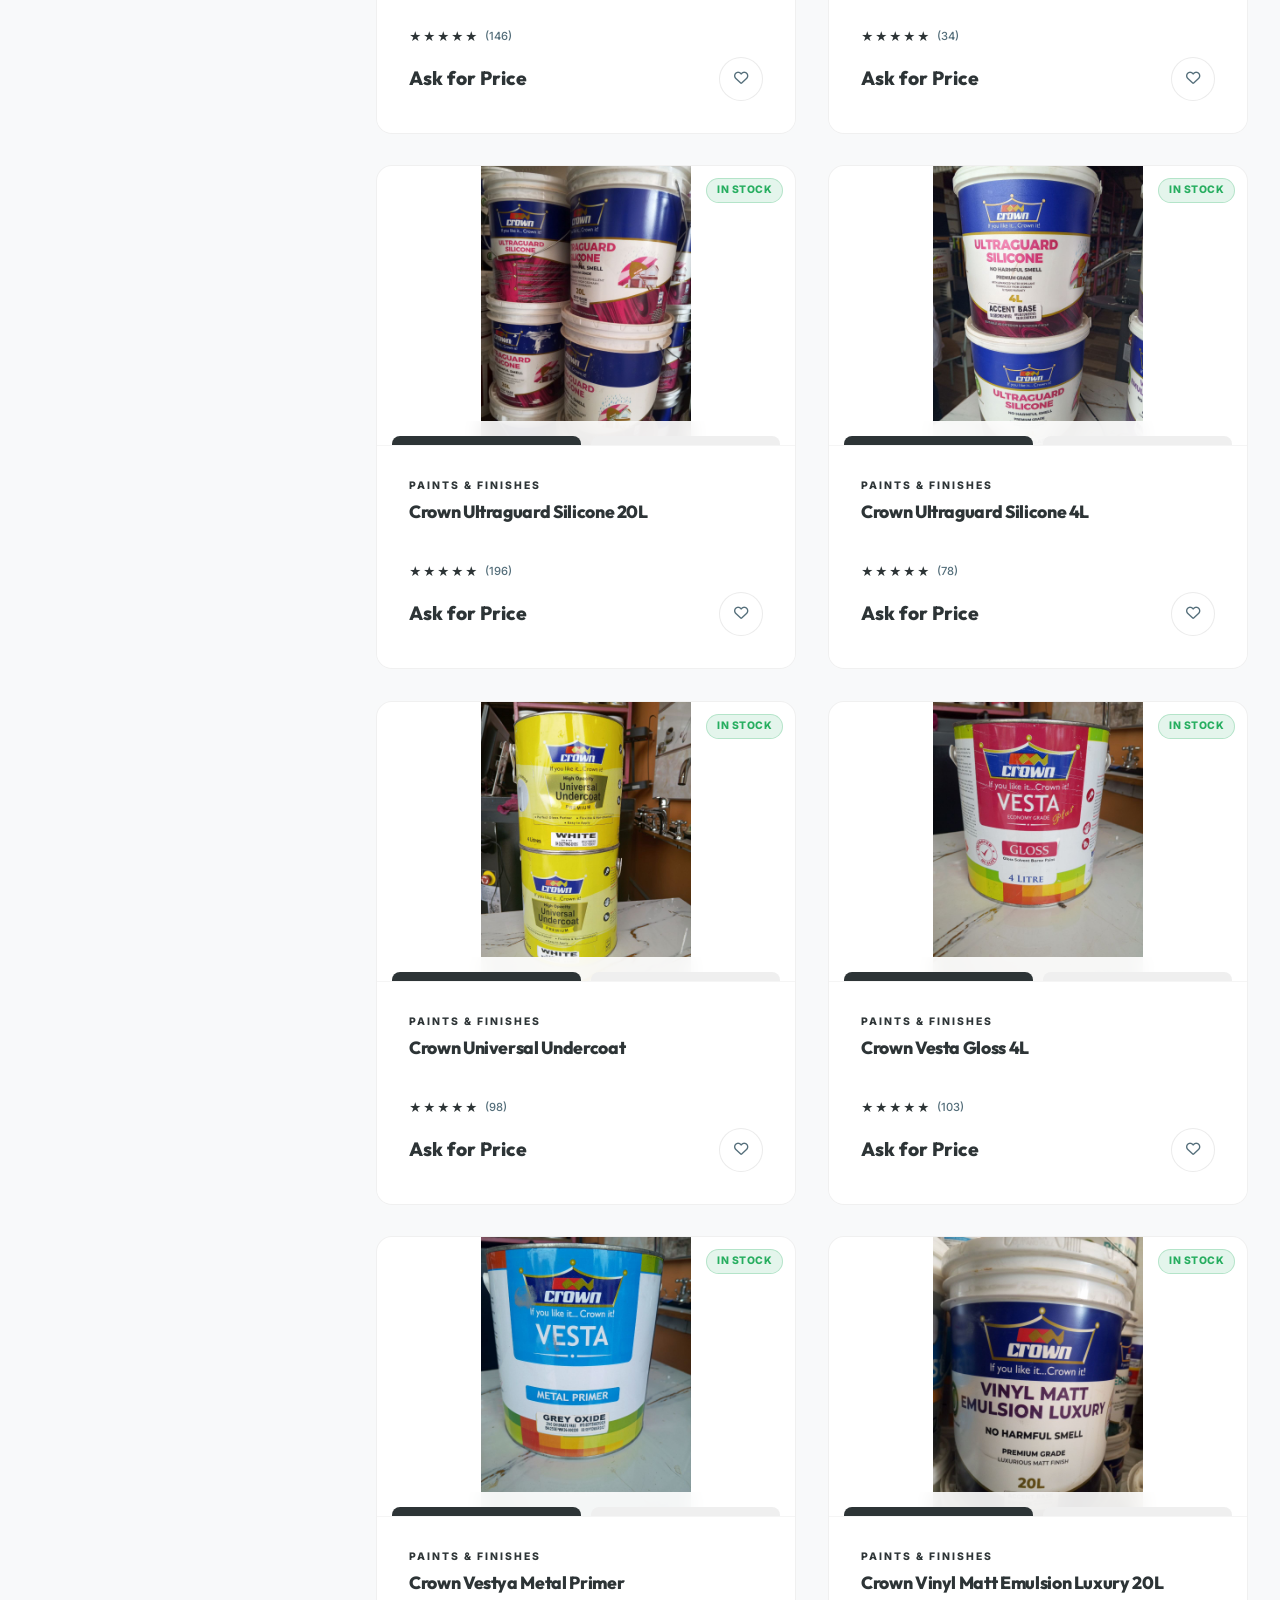
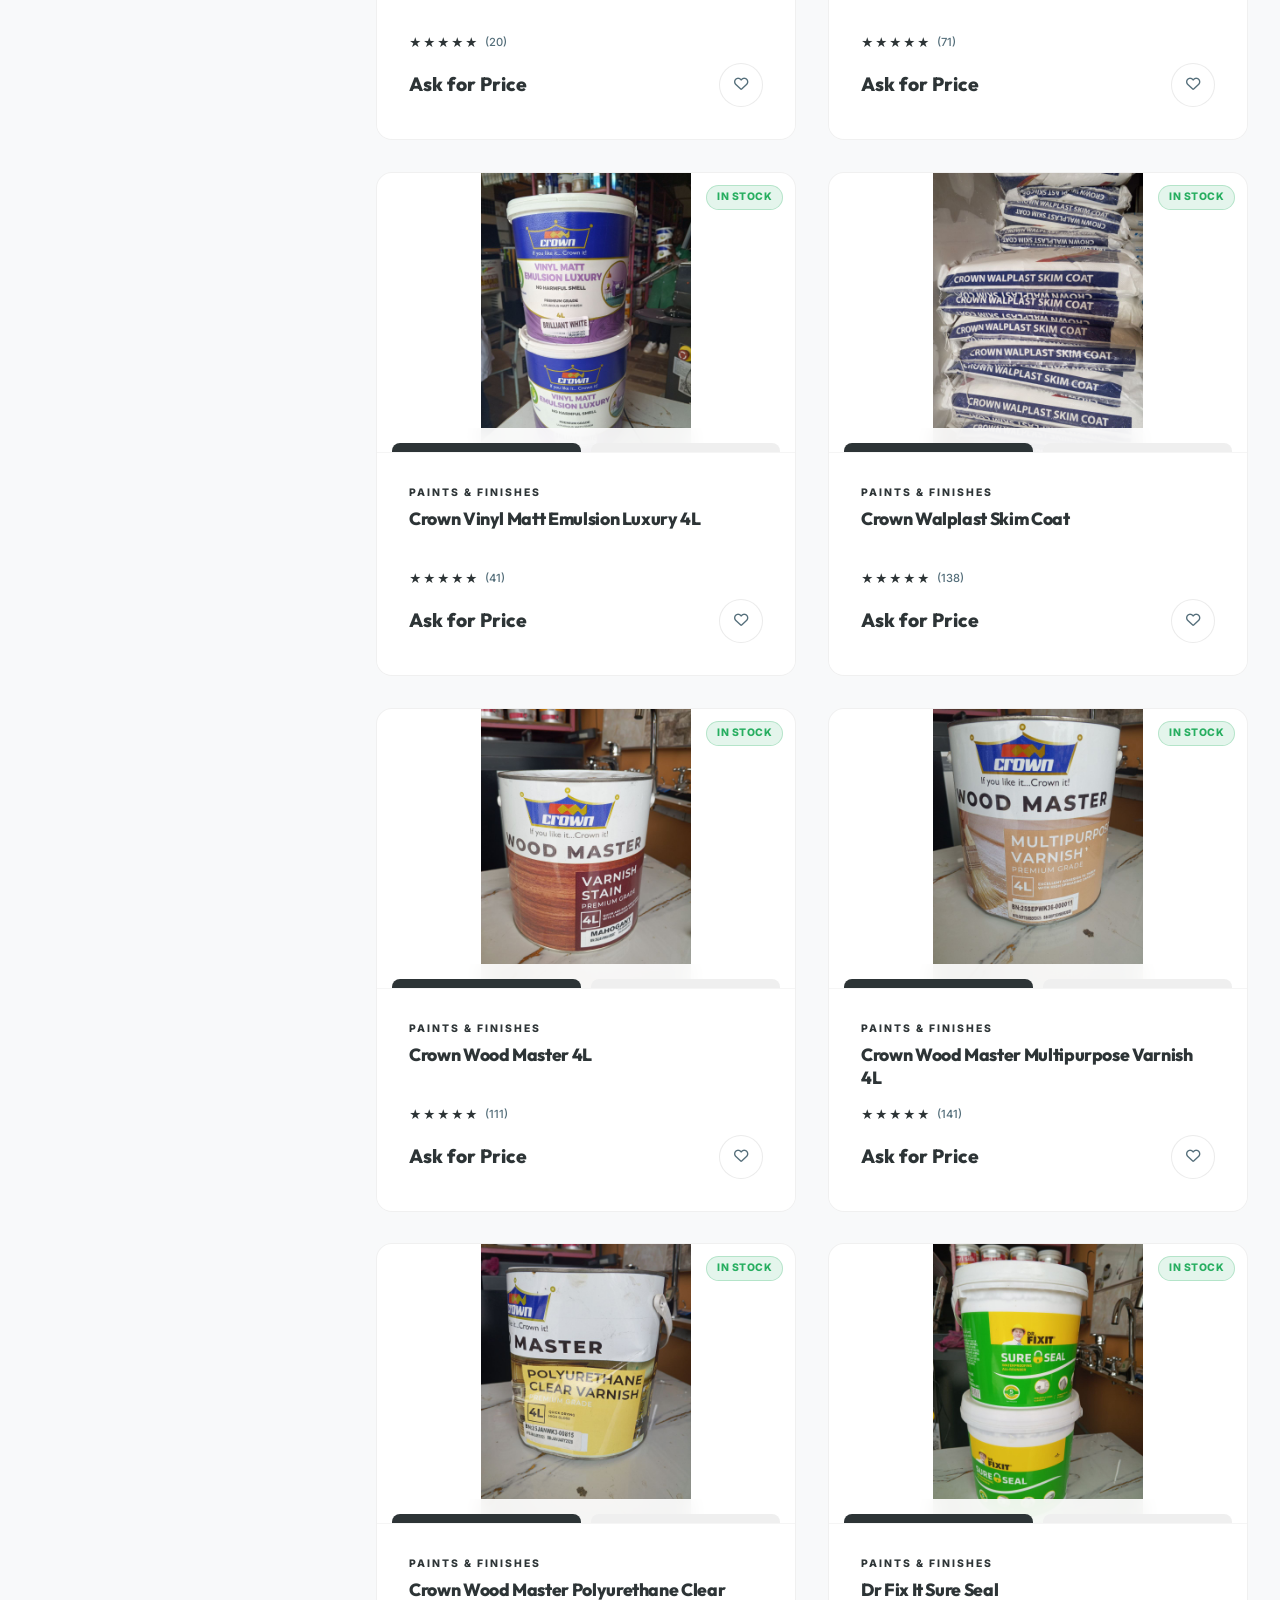
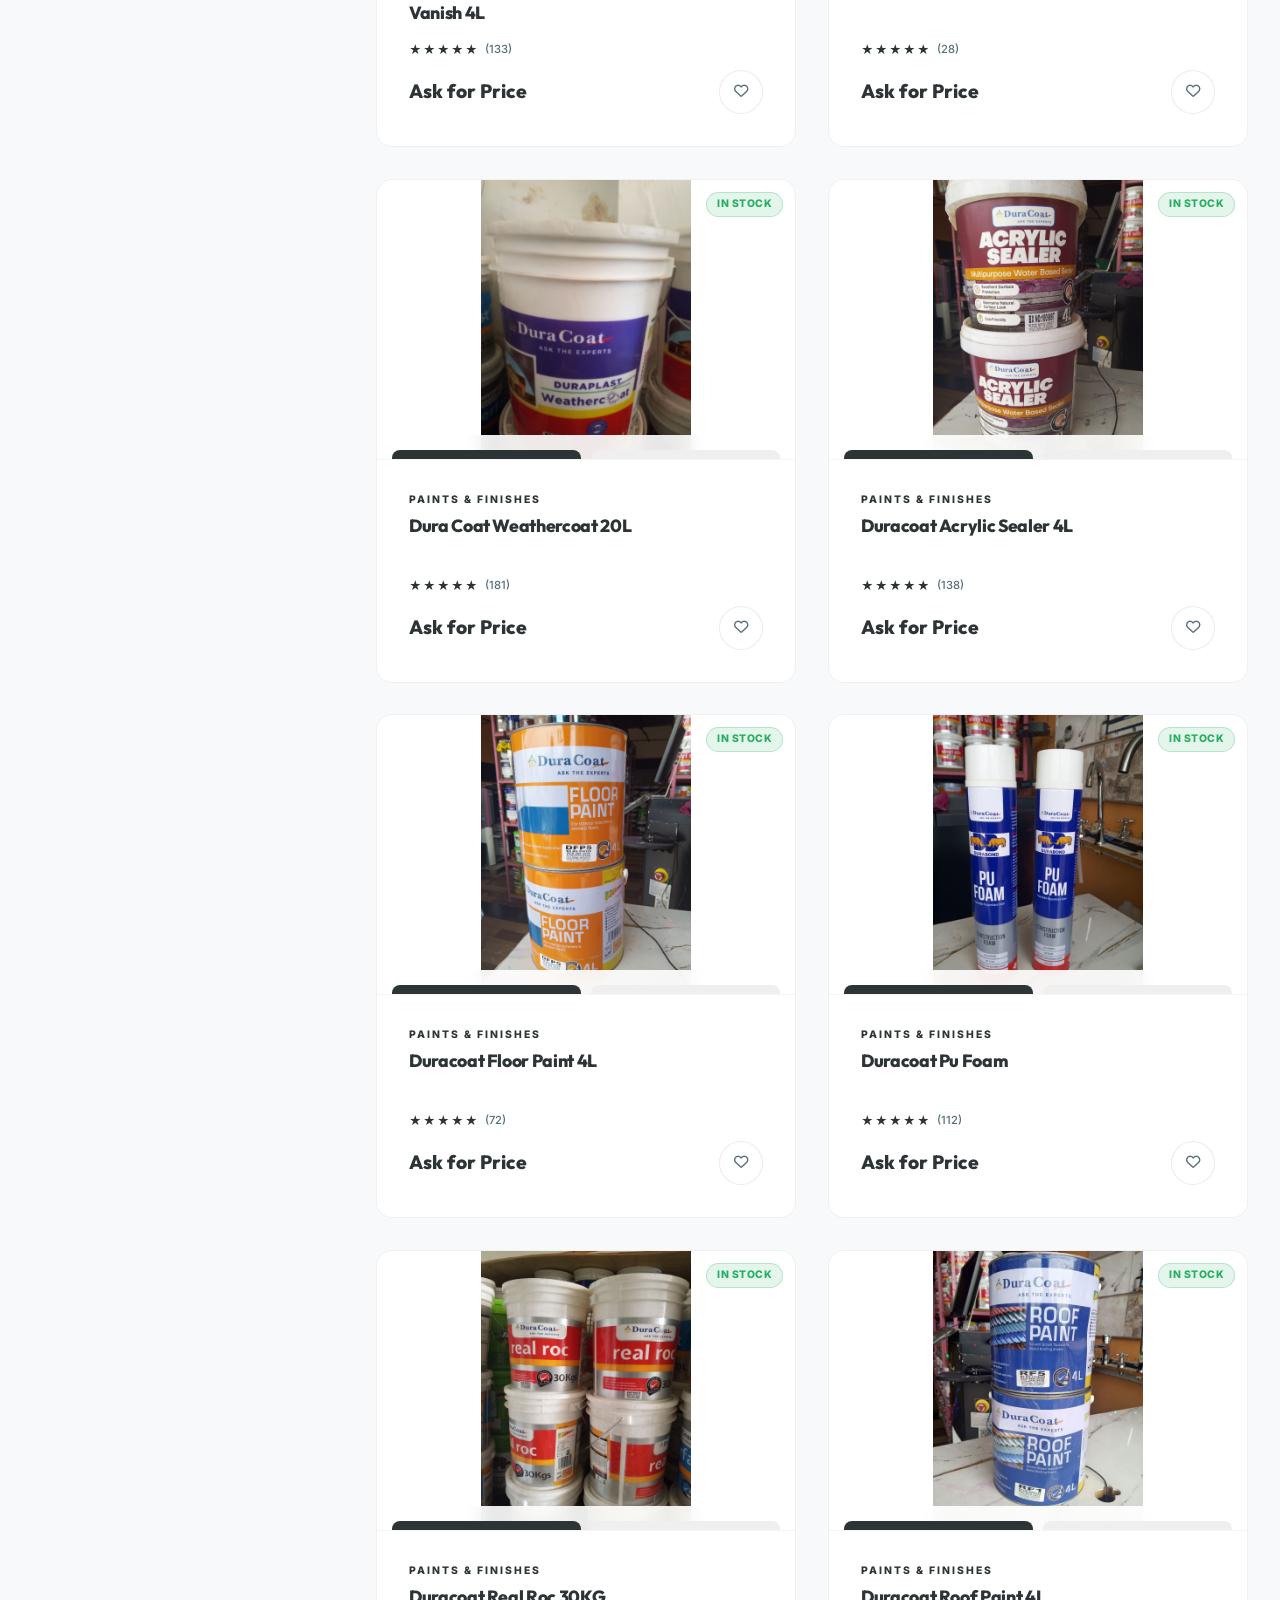
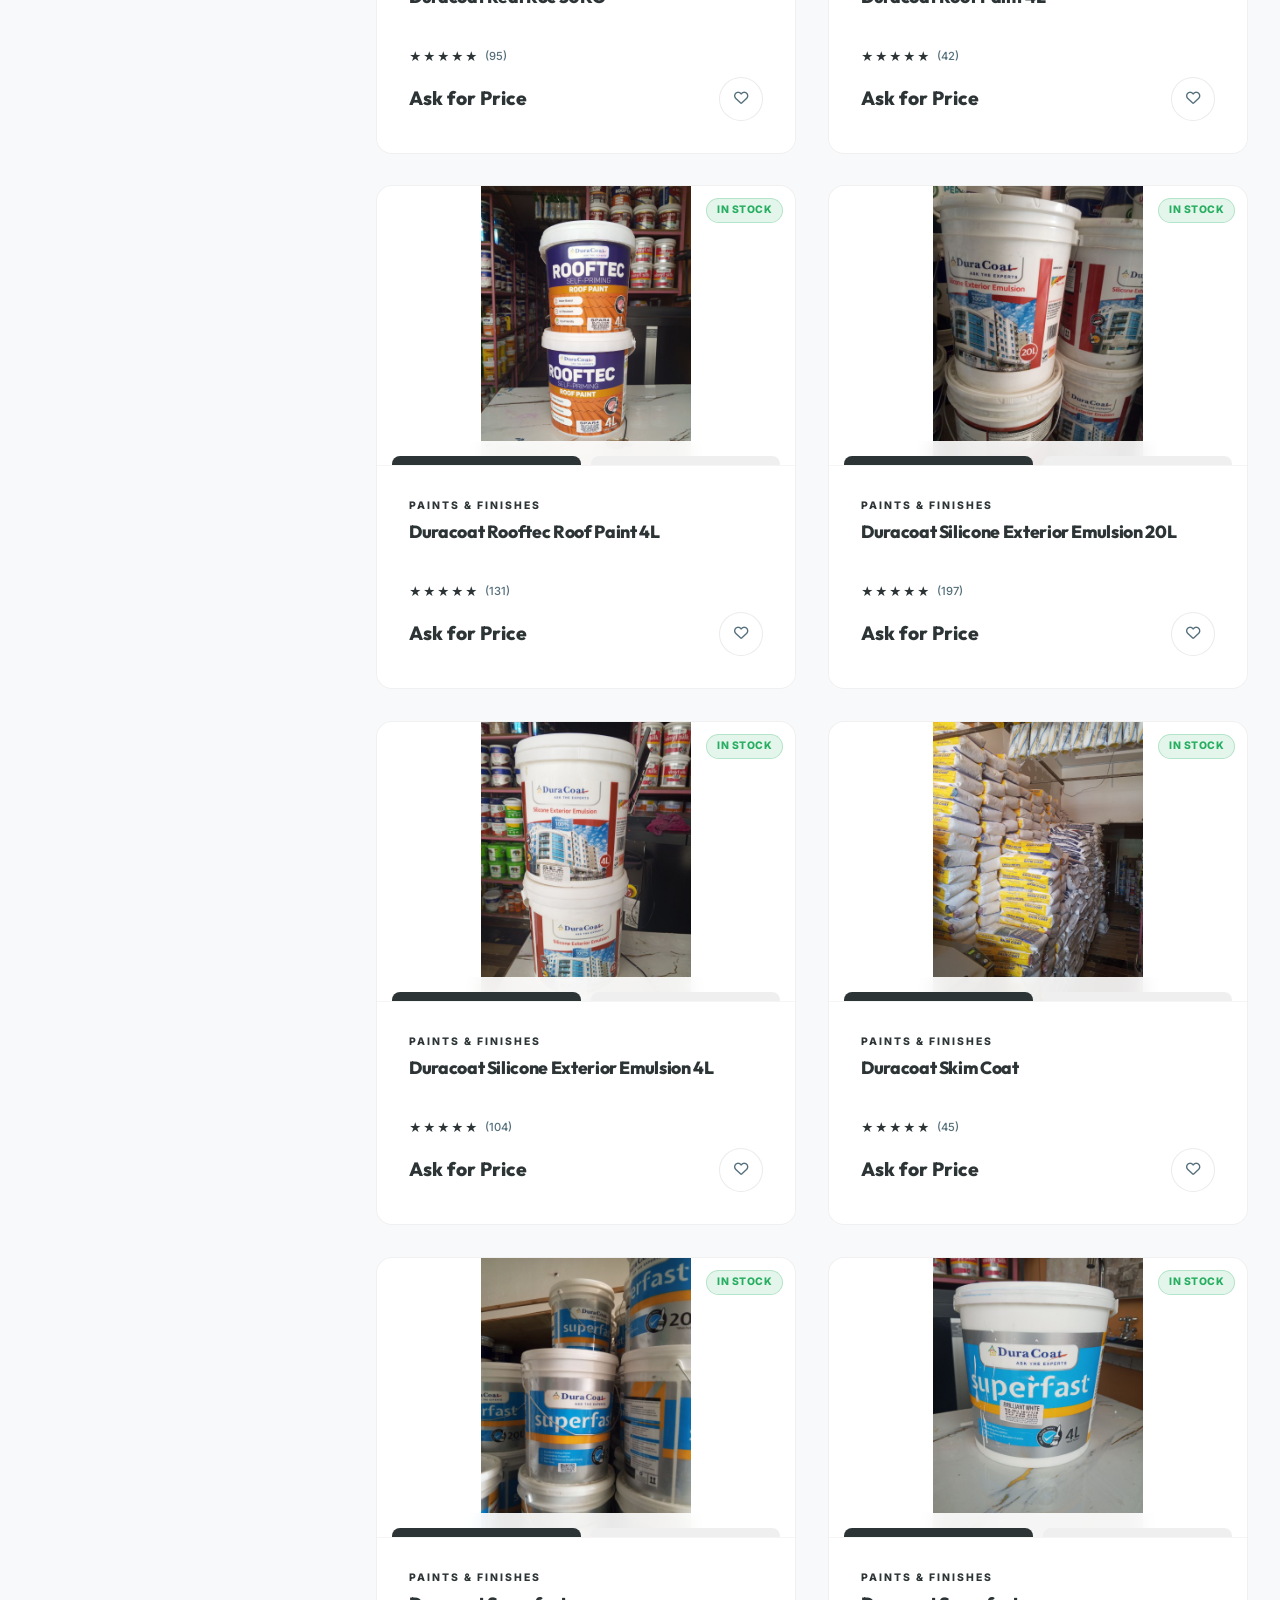
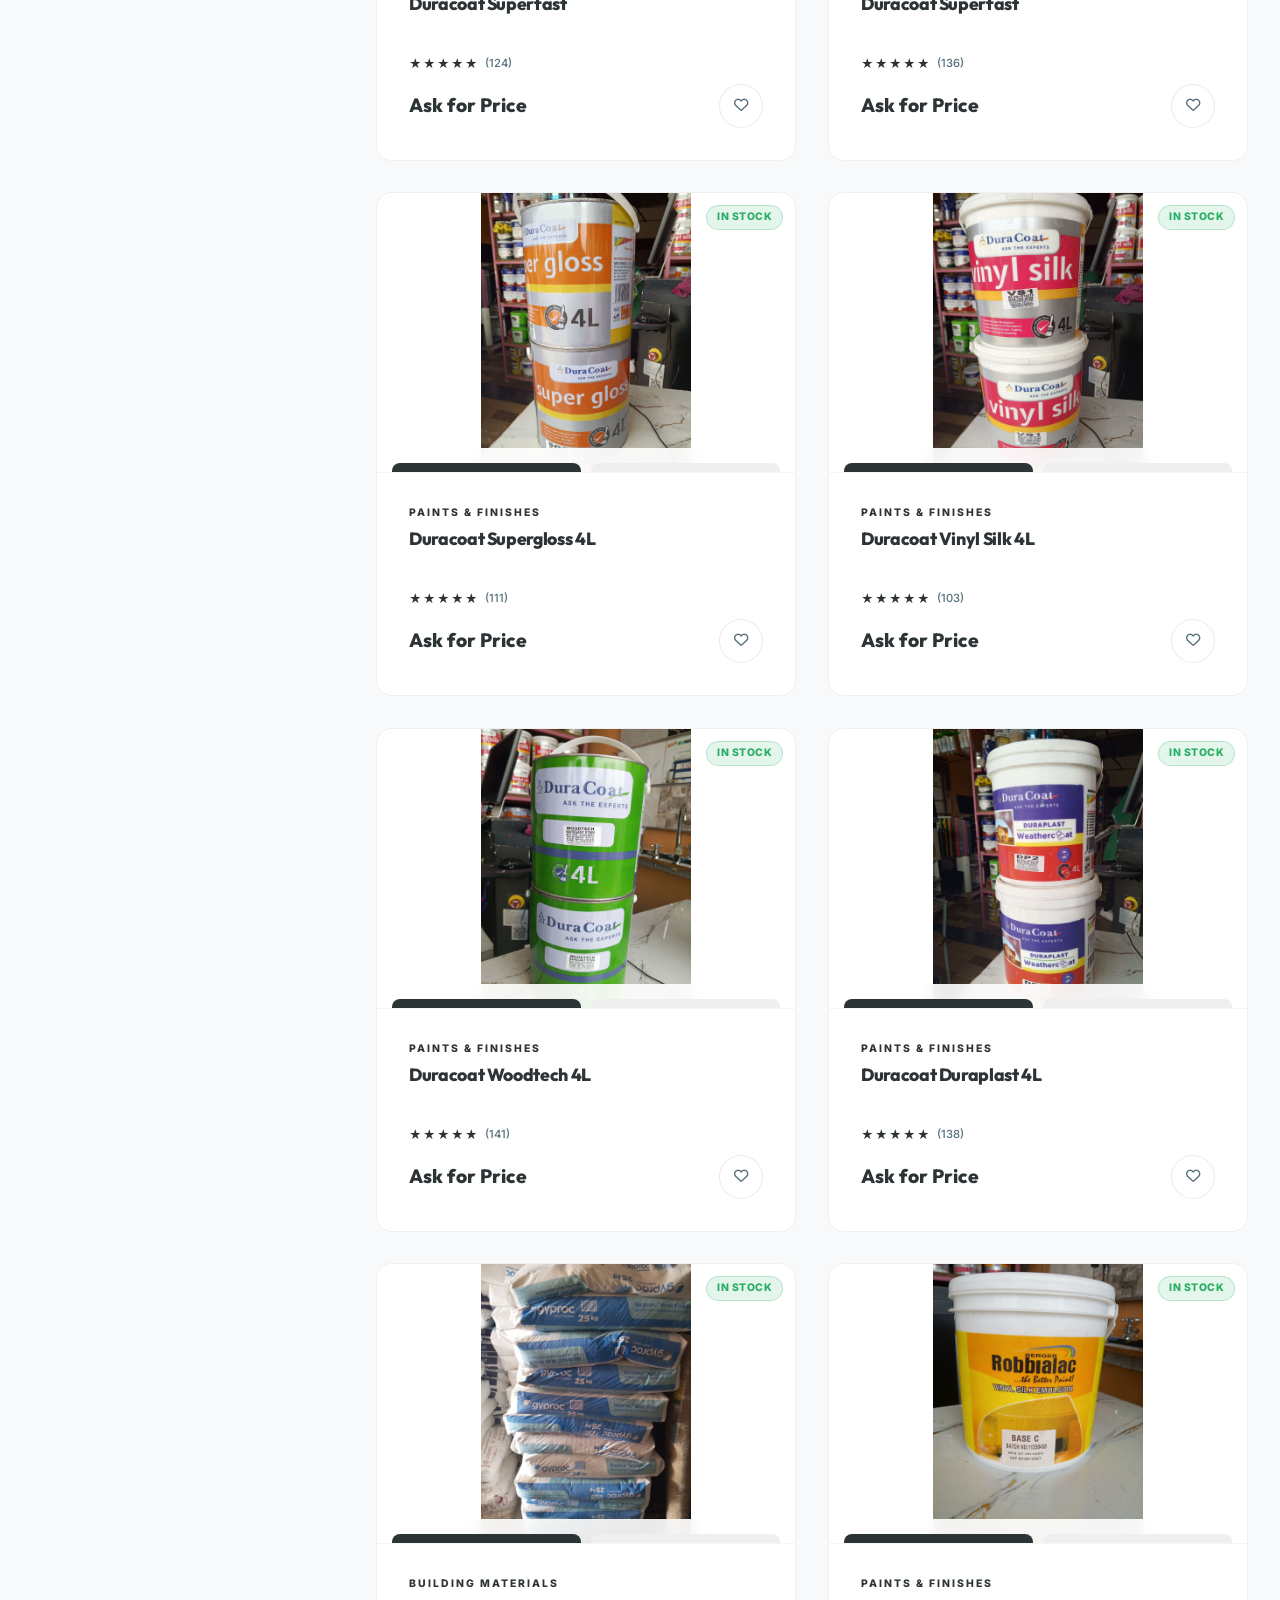
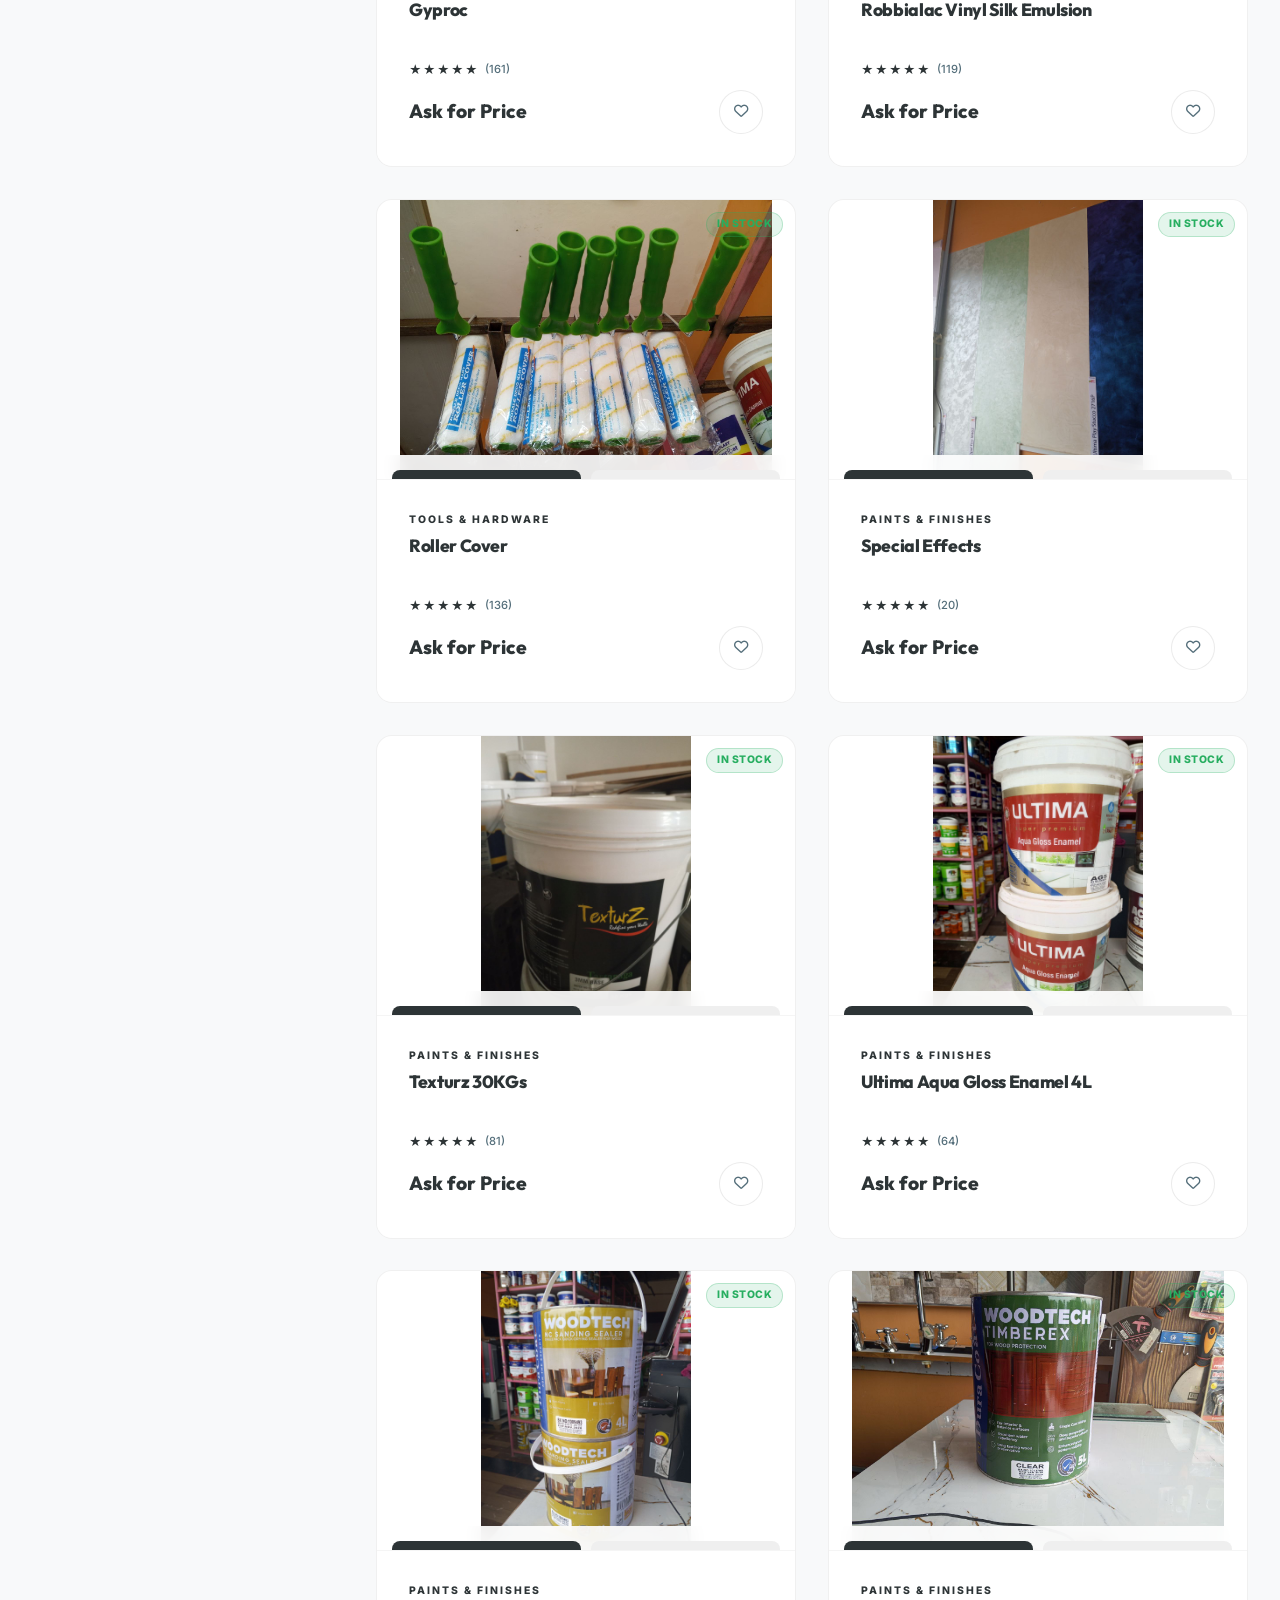
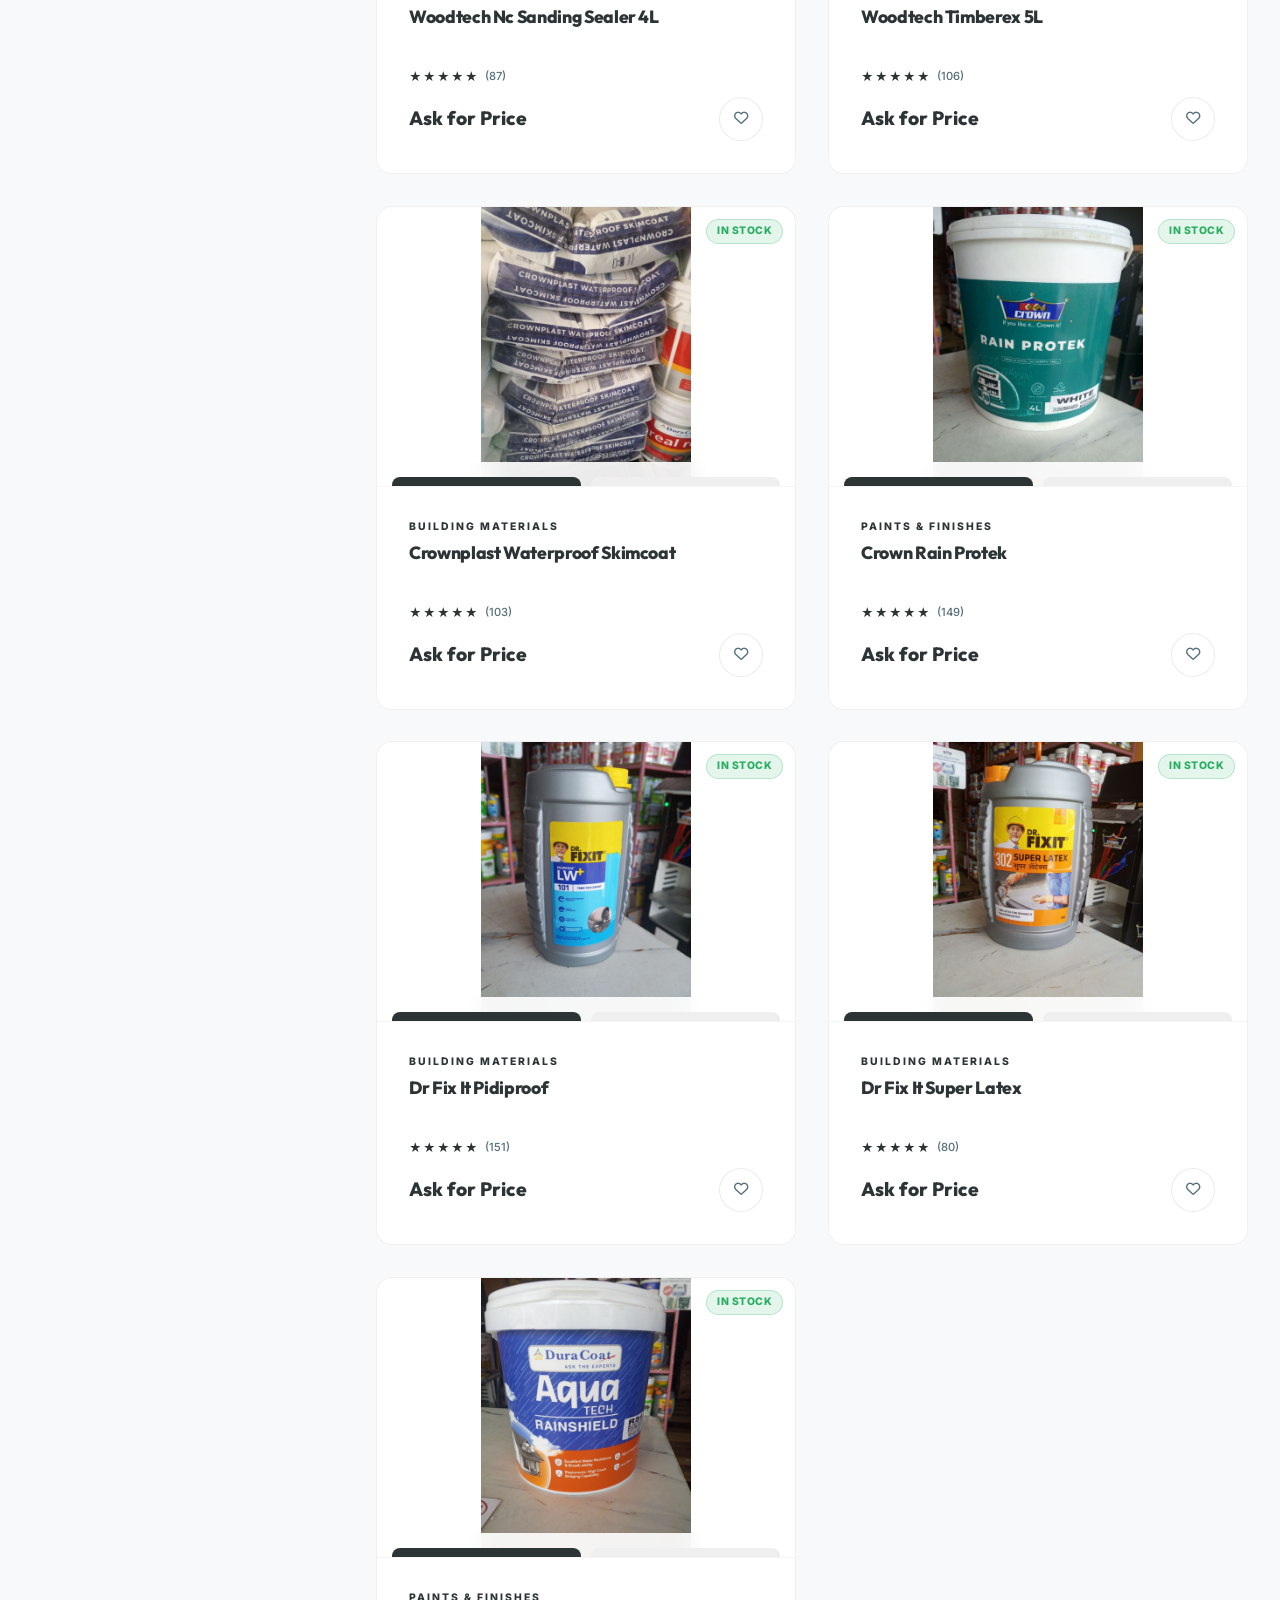
==== commit 601fa18d: "Branding update to T-Wakas Hardware, local SEO optimization for Kiambu, homepage layout improvements" ====
--- a/src/catalog.html
+++ b/src/catalog.html
@@ -4,25 +4,26 @@
 <head>
     <meta charset="UTF-8">
     <meta name="viewport" content="width=device-width, initial-scale=1.0">
-    <title>Product Catalog | Twakas Hardware</title>
+    <title>Product Catalog | T-Wakas Hardware</title>
     <meta name="description"
-        content="Explore our extensive catalog of quality hardware materials, including paints, building supplies, plumbing fixtures, and tools. Premium supplies for all your construction and renovation needs.">
-    <meta name="keywords" content="hardware catalog, building supplies Kiambu, quality paints Kenya, plumbing fixtures">
+        content="Explore our extensive catalog of quality hardware materials at T-Wakas Hardware. Serving Kiambu and all surrounding parts with paints, building supplies, and tools.">
+    <meta name="keywords"
+        content="hardware catalog Kiambu, building supplies Kiambu, T-Wakas Hardware, quality paints Kiambu">
 
     <!-- Open Graph / Facebook -->
     <meta property="og:type" content="website">
     <meta property="og:url" content="https://twakashardware.com/catalog.html">
-    <meta property="og:title" content="Product Catalog | Twakas Hardware">
+    <meta property="og:title" content="Product Catalog | T-Wakas Hardware">
     <meta property="og:description"
-        content="Browse high-quality hardware materials and tools. Find everything for your project.">
+        content="Browse high-quality hardware materials and tools at T-Wakas Hardware. Find everything for your project in Kiambu.">
     <meta property="og:image" content="assets/images/products/hardware/crown-paints-assorted.jpg">
 
     <!-- Twitter -->
     <meta property="twitter:card" content="summary_large_image">
     <meta property="twitter:url" content="https://twakashardware.com/catalog.html">
-    <meta property="twitter:title" content="Product Catalog | Twakas Hardware">
+    <meta property="twitter:title" content="Product Catalog | T-Wakas Hardware">
     <meta property="twitter:description"
-        content="Browse high-quality hardware materials and tools. Find everything for your project.">
+        content="Browse high-quality hardware materials and tools at T-Wakas Hardware. Find everything for your project in Kiambu.">
     <meta property="twitter:image" content="assets/images/products/hardware/crown-paints-assorted.jpg">
 
     <!-- Google Fonts -->
@@ -59,11 +60,11 @@
     <!-- ===== HEADER TOP BAR ===== -->
     <div class="header-top-bar">
         <!-- Logo -->
-        <a href="index.html" class="header-logo-col" aria-label="Twakas Hardware Home">
+        <a href="index.html" class="header-logo-col" aria-label="T-Wakas Hardware Home">
             <i class="fas fa-tools" style="font-size: 1.5rem; color: #d32f2f; margin-right: 10px;"></i>
             <h1
                 style="font-size: 1.25rem; font-weight: 800; text-transform: uppercase; letter-spacing: 1px; color: #1e1e1e; margin: 0;">
-                Twakas Hardware</h1>
+                T-Wakas Hardware</h1>
         </a>
 
         <!-- Animated Banner Column -->
@@ -239,10 +240,10 @@
                     <div class="footer-col footer-brand">
                         <h2>
                             <i class="fas fa-tools" style="color: var(--accent-color);"></i>
-                            Twakas Hardware
+                            T-Wakas Hardware
                         </h2>
                         <p class="footer-desc">
-                            Your trusted partner for quality hardware materials and tools.
+                            Your trusted partner for quality hardware materials and tools in Kiambu.
                             Building your dreams with you.
                         </p>
                         <div class="footer-socials">
@@ -310,7 +311,7 @@
 
             <div class="footer-bottom">
                 <div class="footer-bottom-content">
-                    <p class="copyright">&copy; 2024 Twakas Hardware. All Rights Reserved.</p>
+                    <p class="copyright">&copy; 2024 T-Wakas Hardware. All Rights Reserved.</p>
                     <div class="footer-legal">
                         <a href="#">Privacy Policy</a>
                         <a href="#">Terms of Service</a>
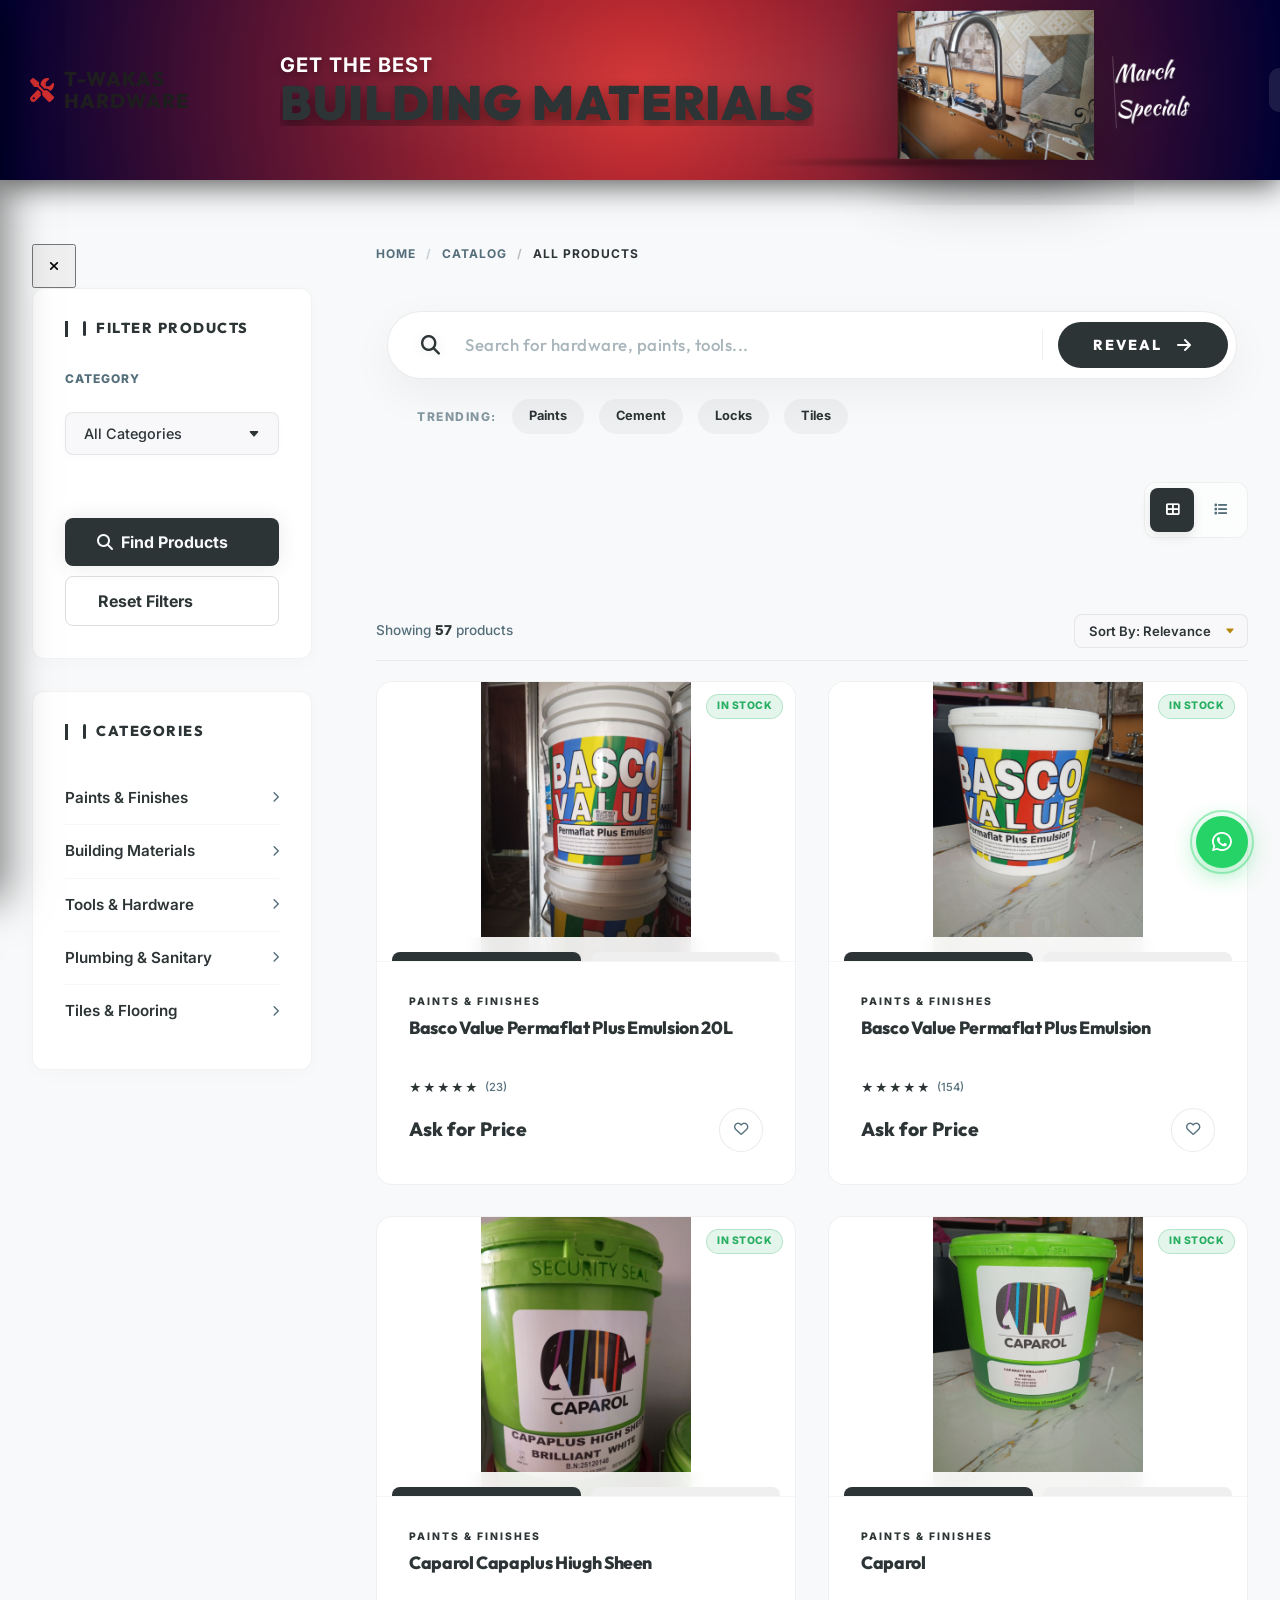
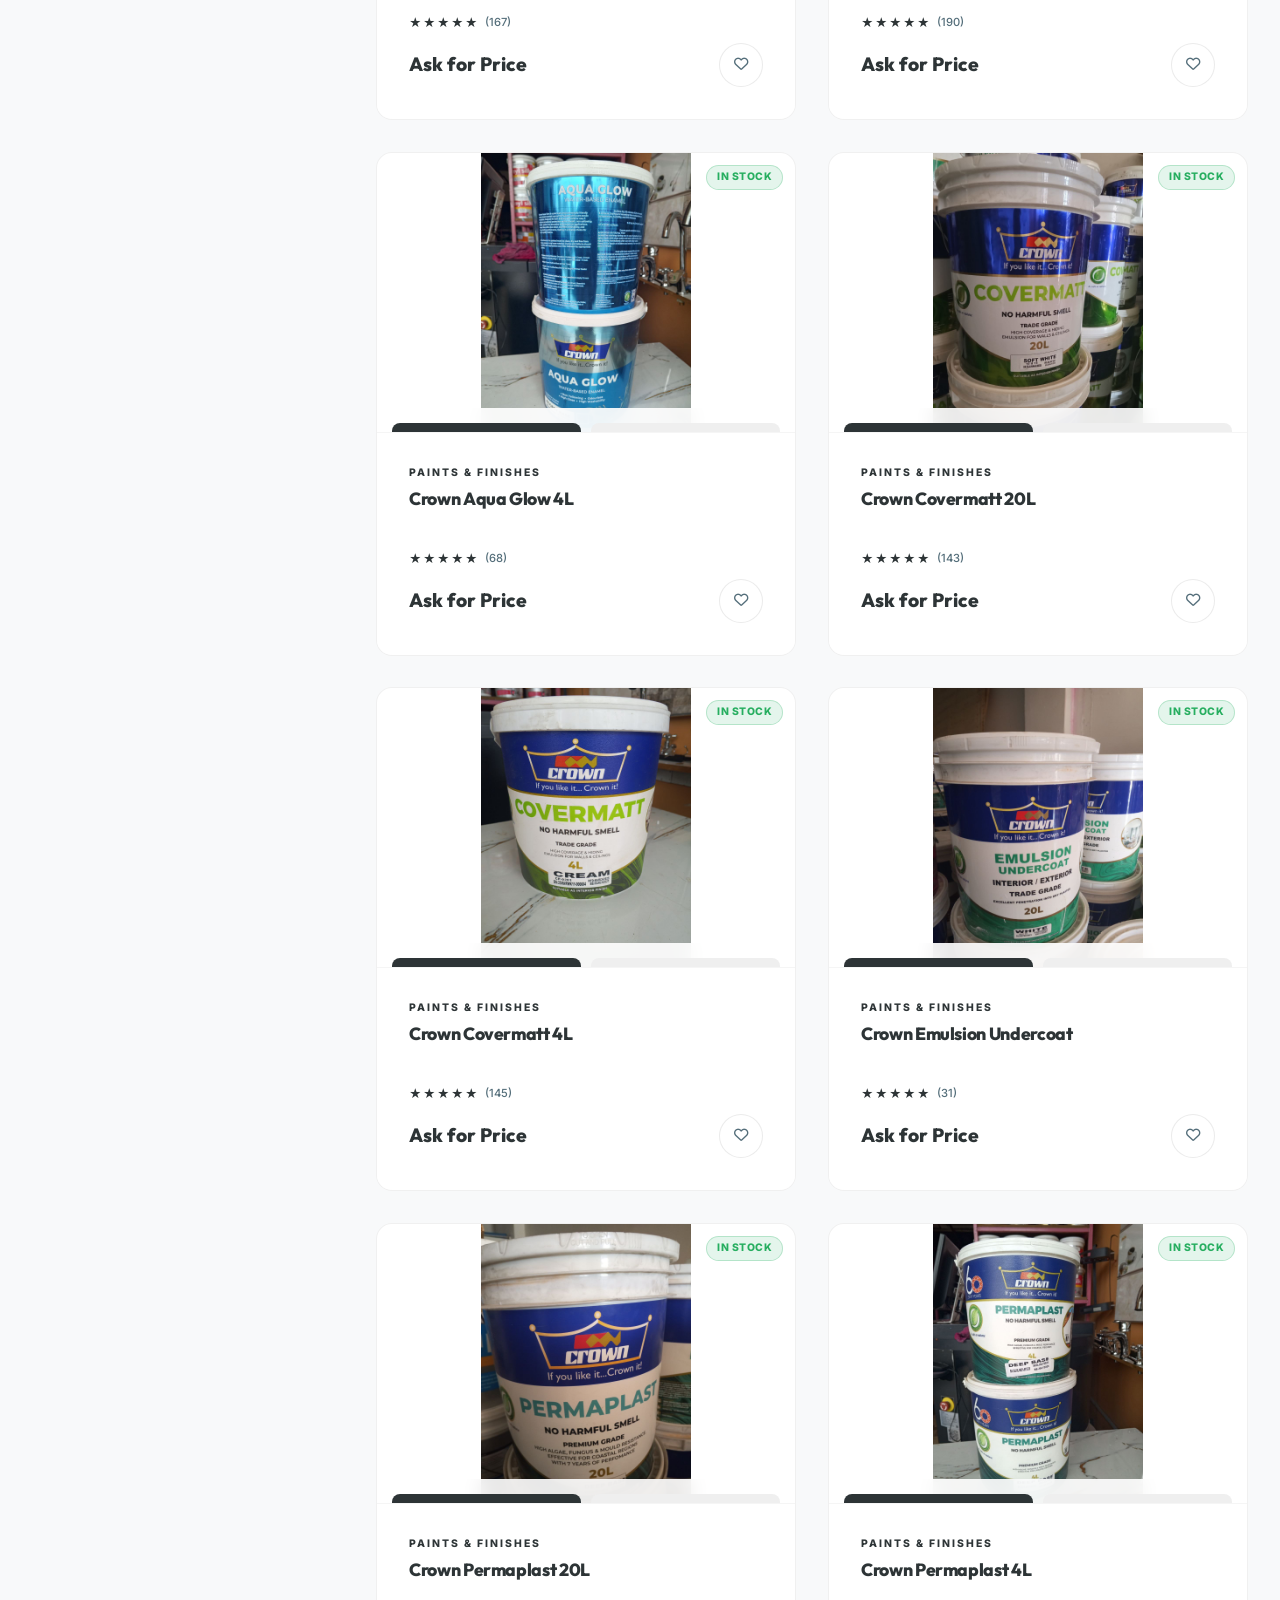
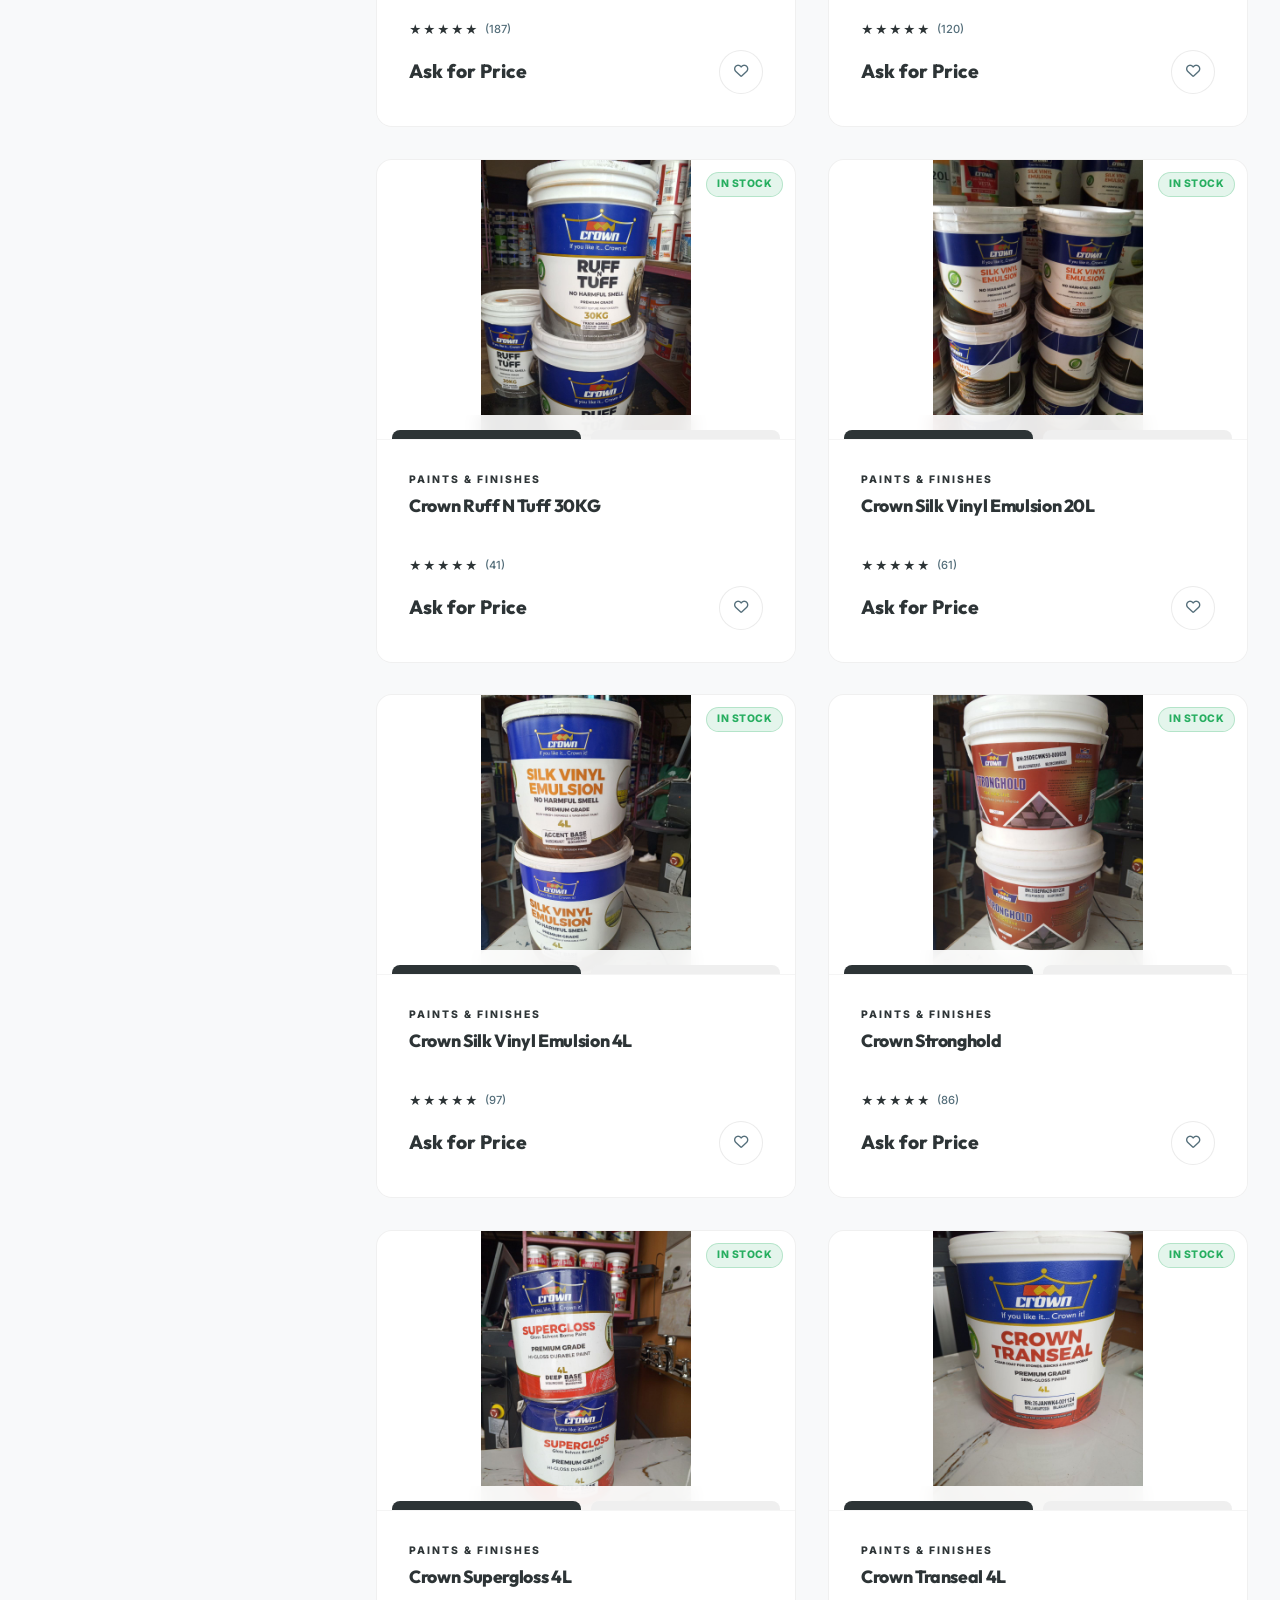
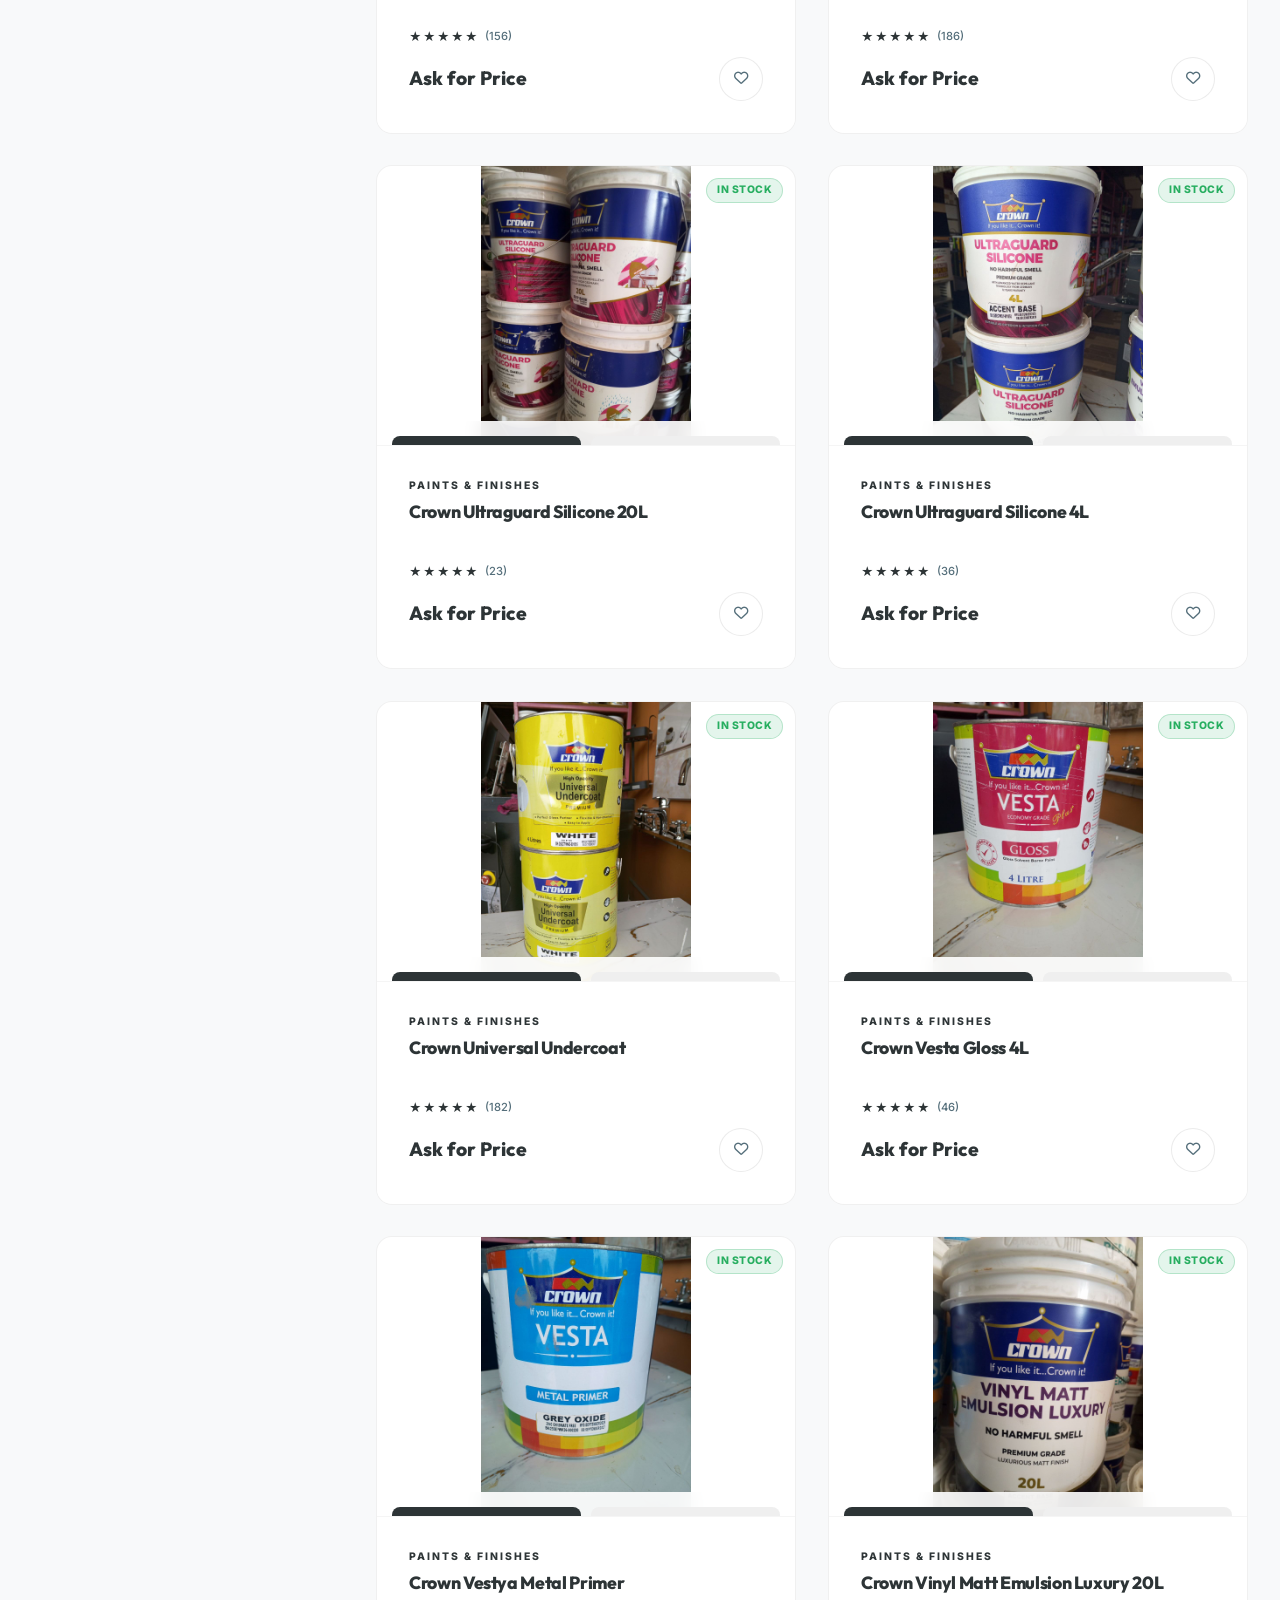
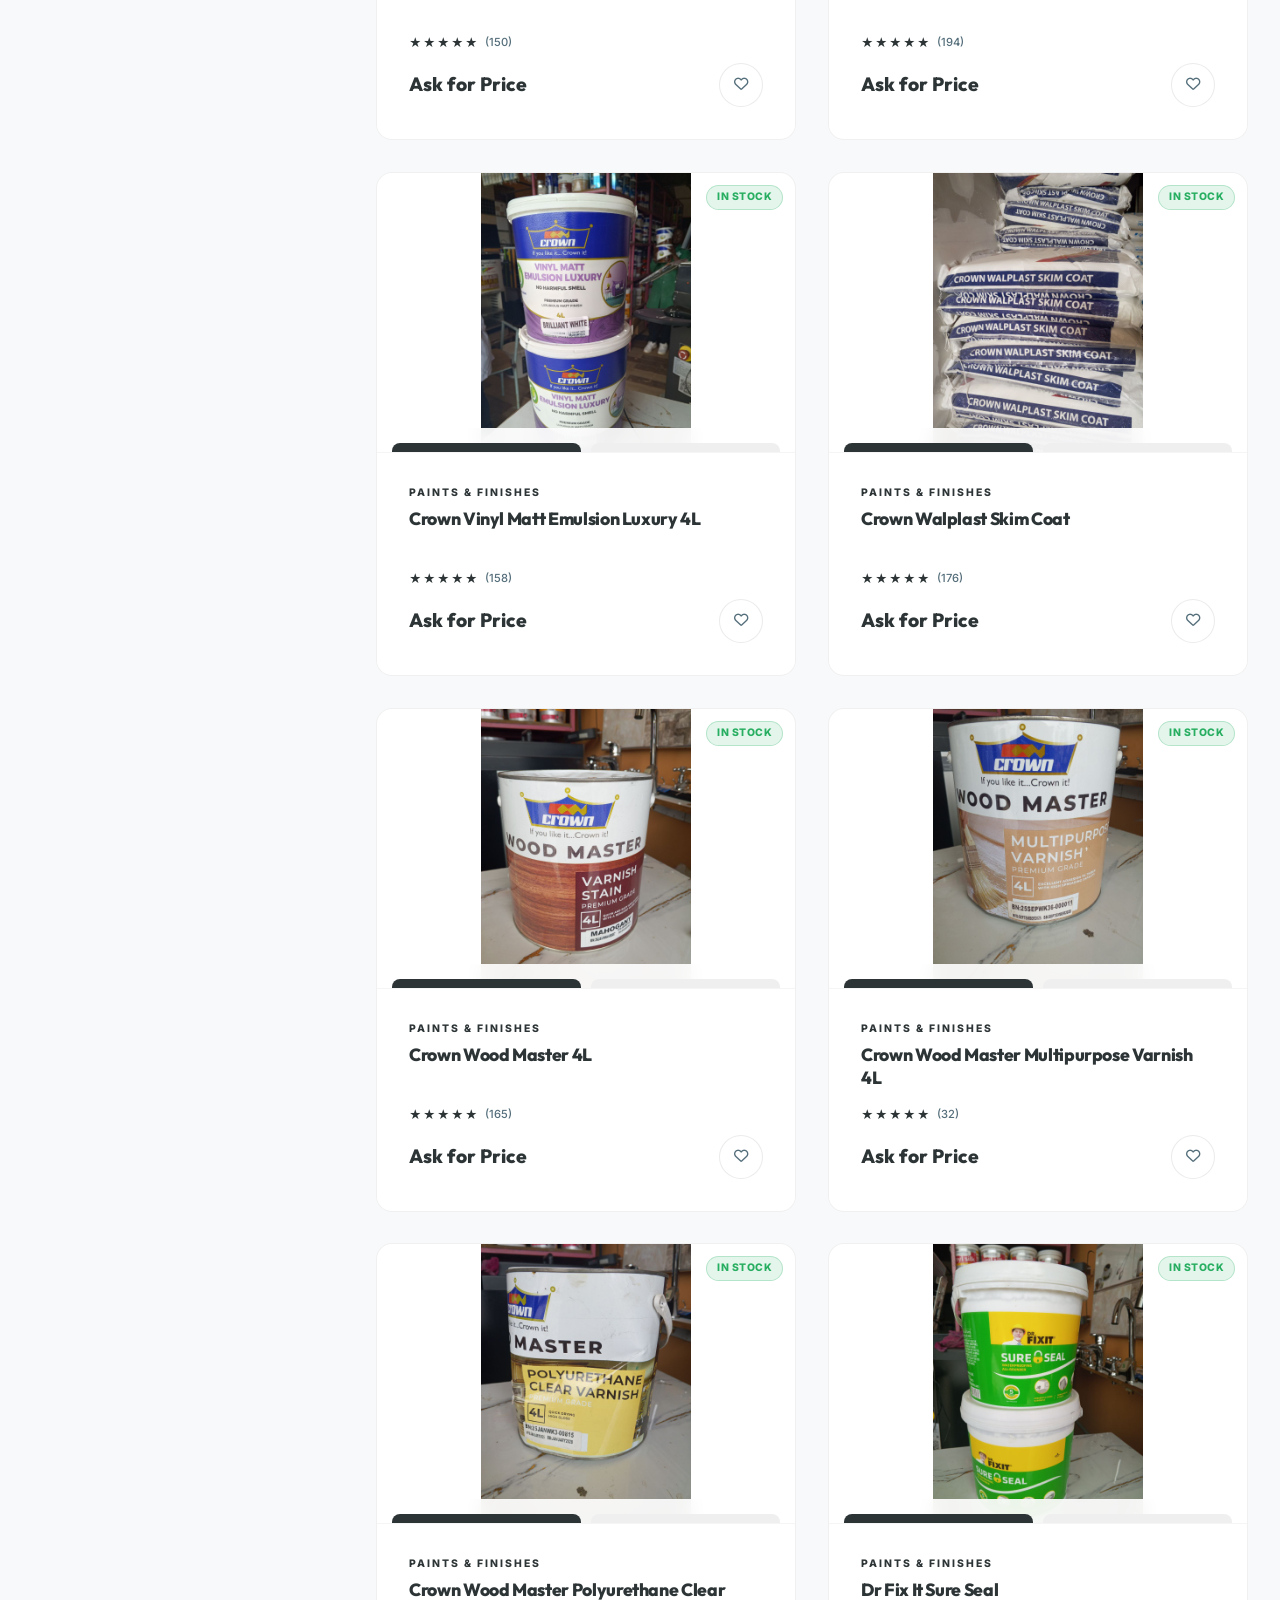
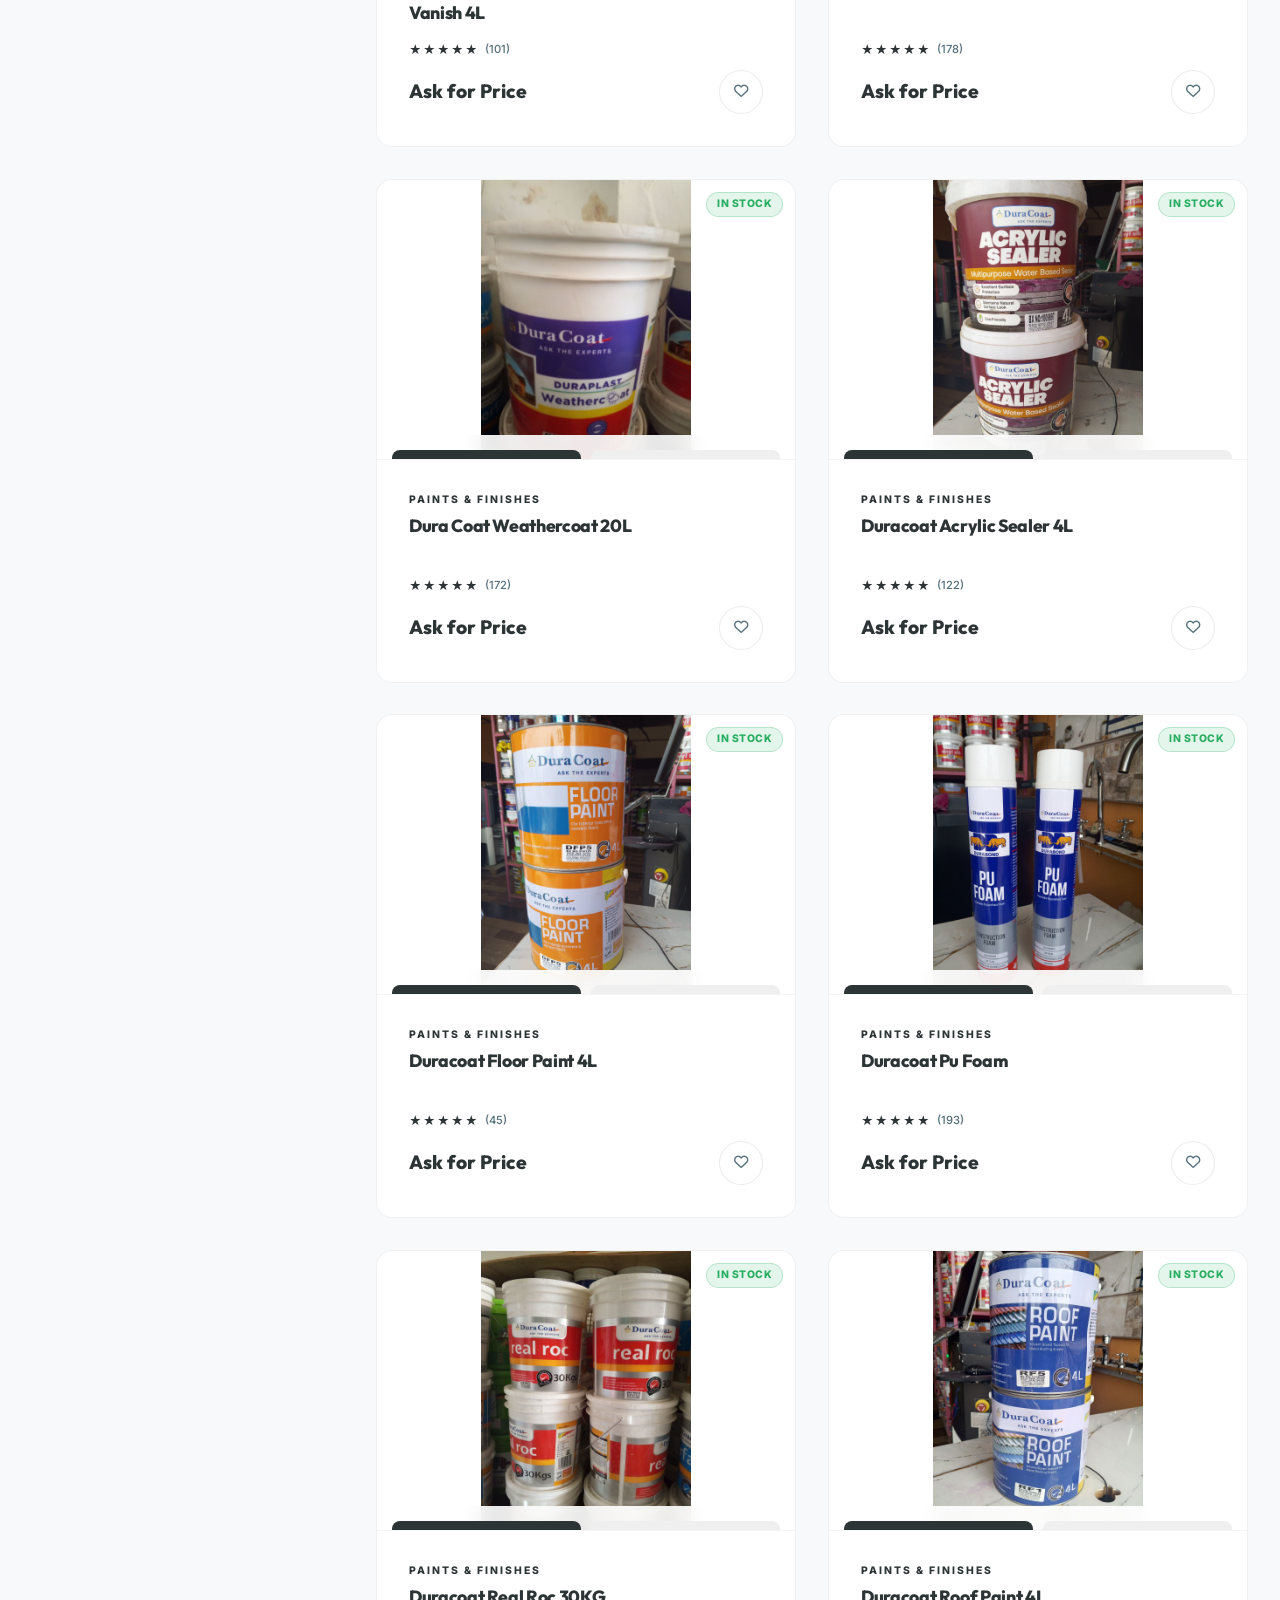
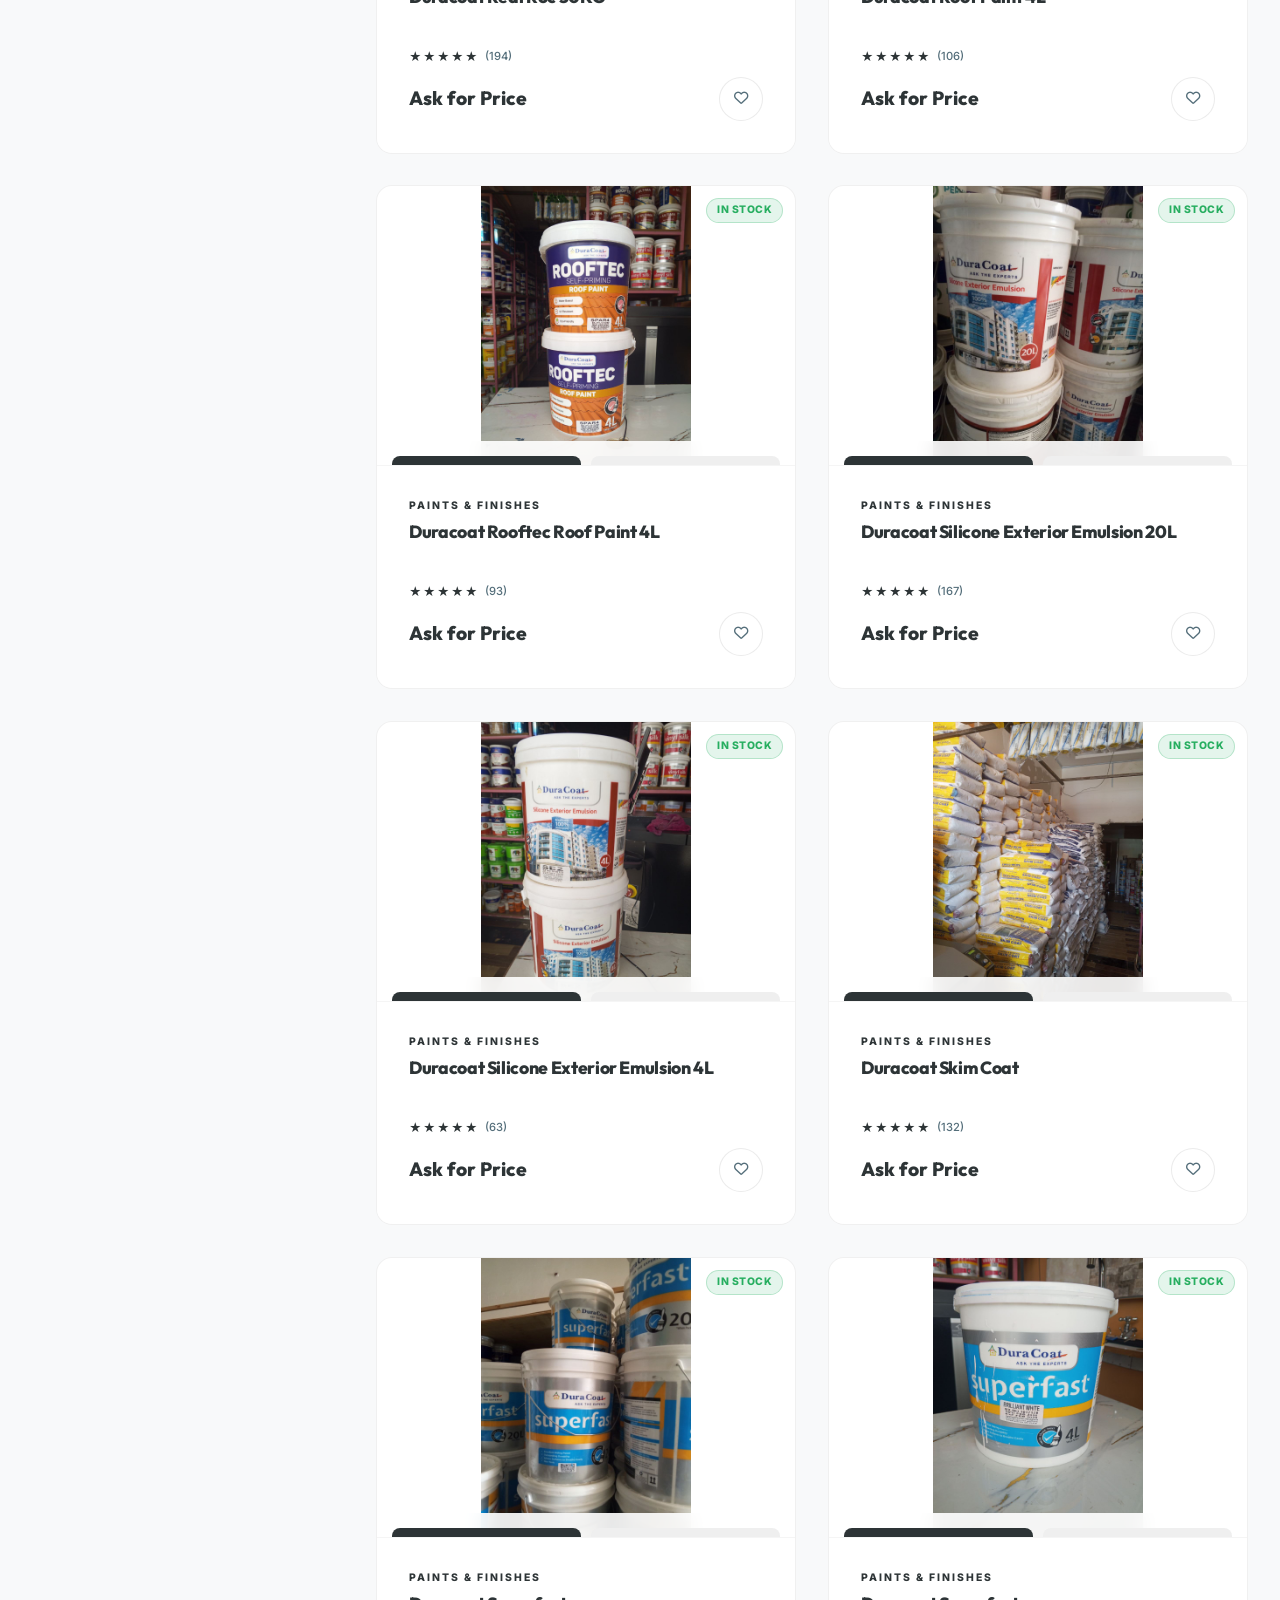
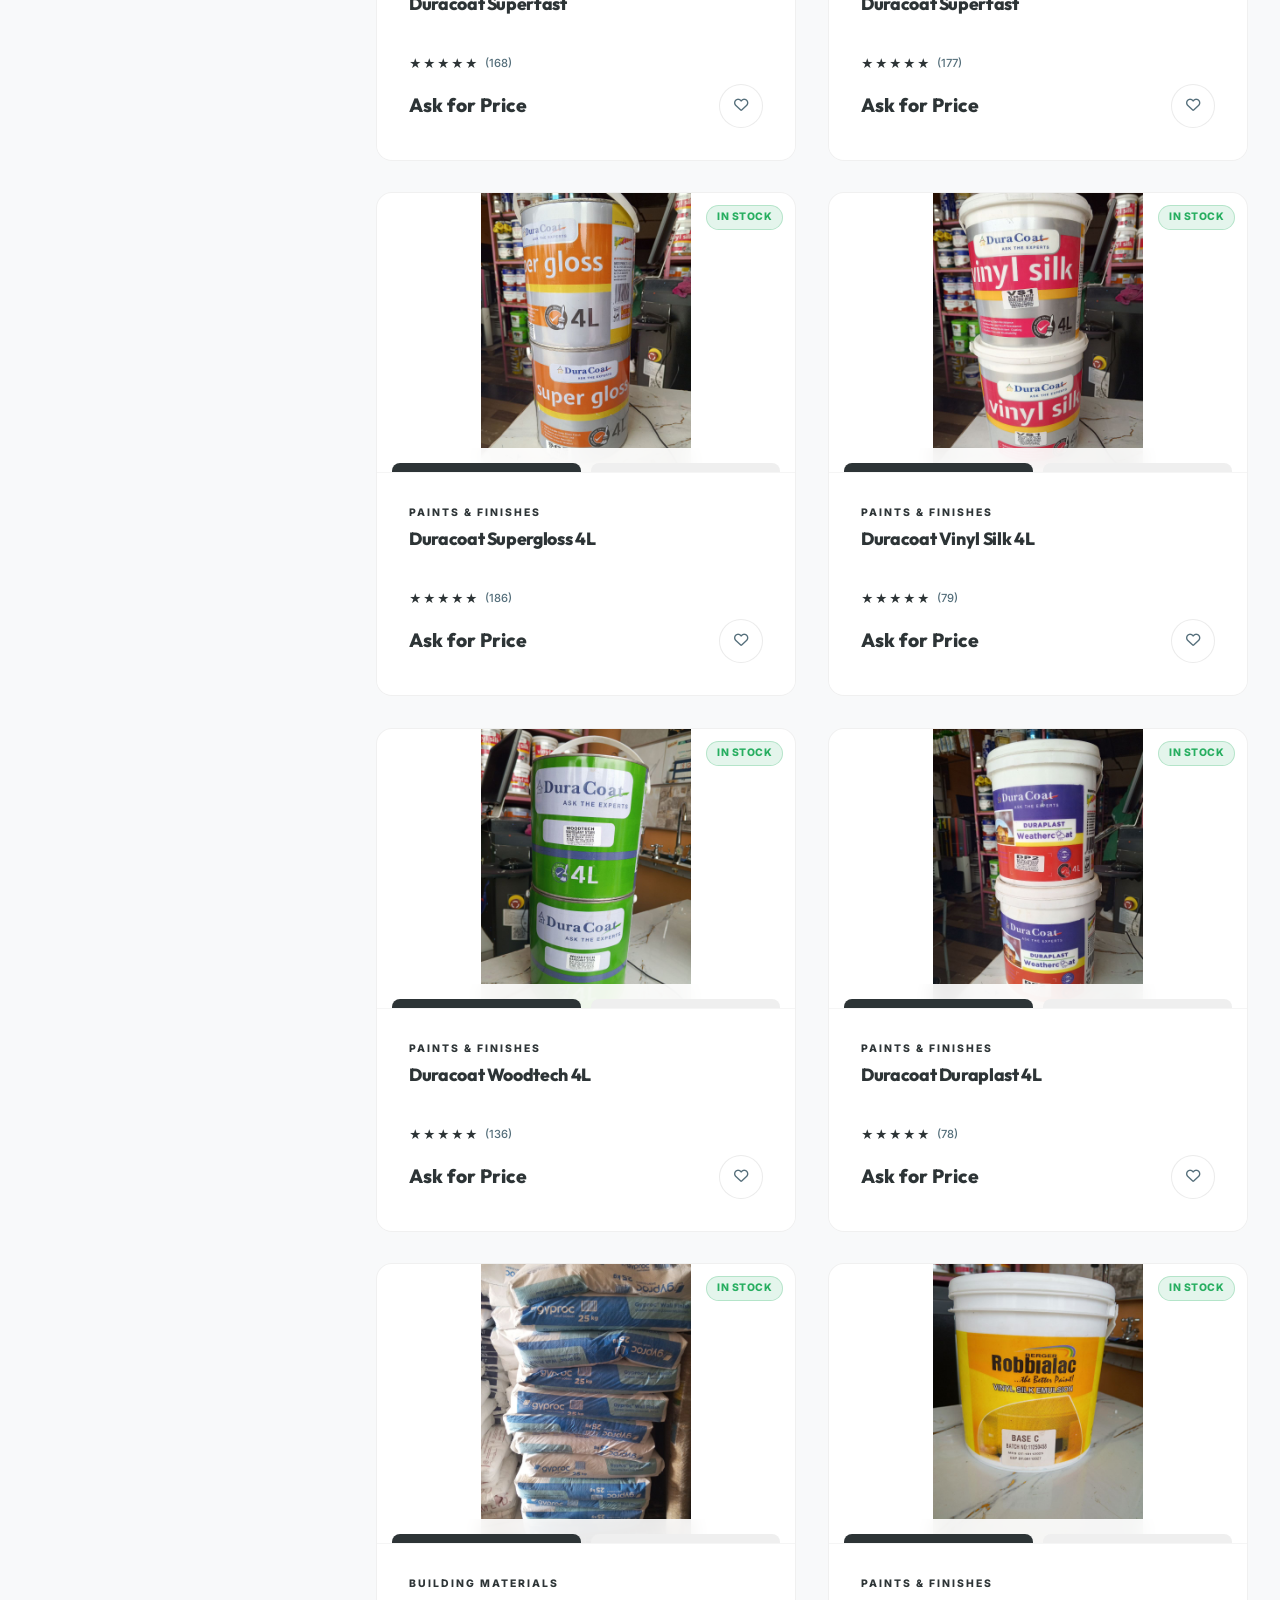
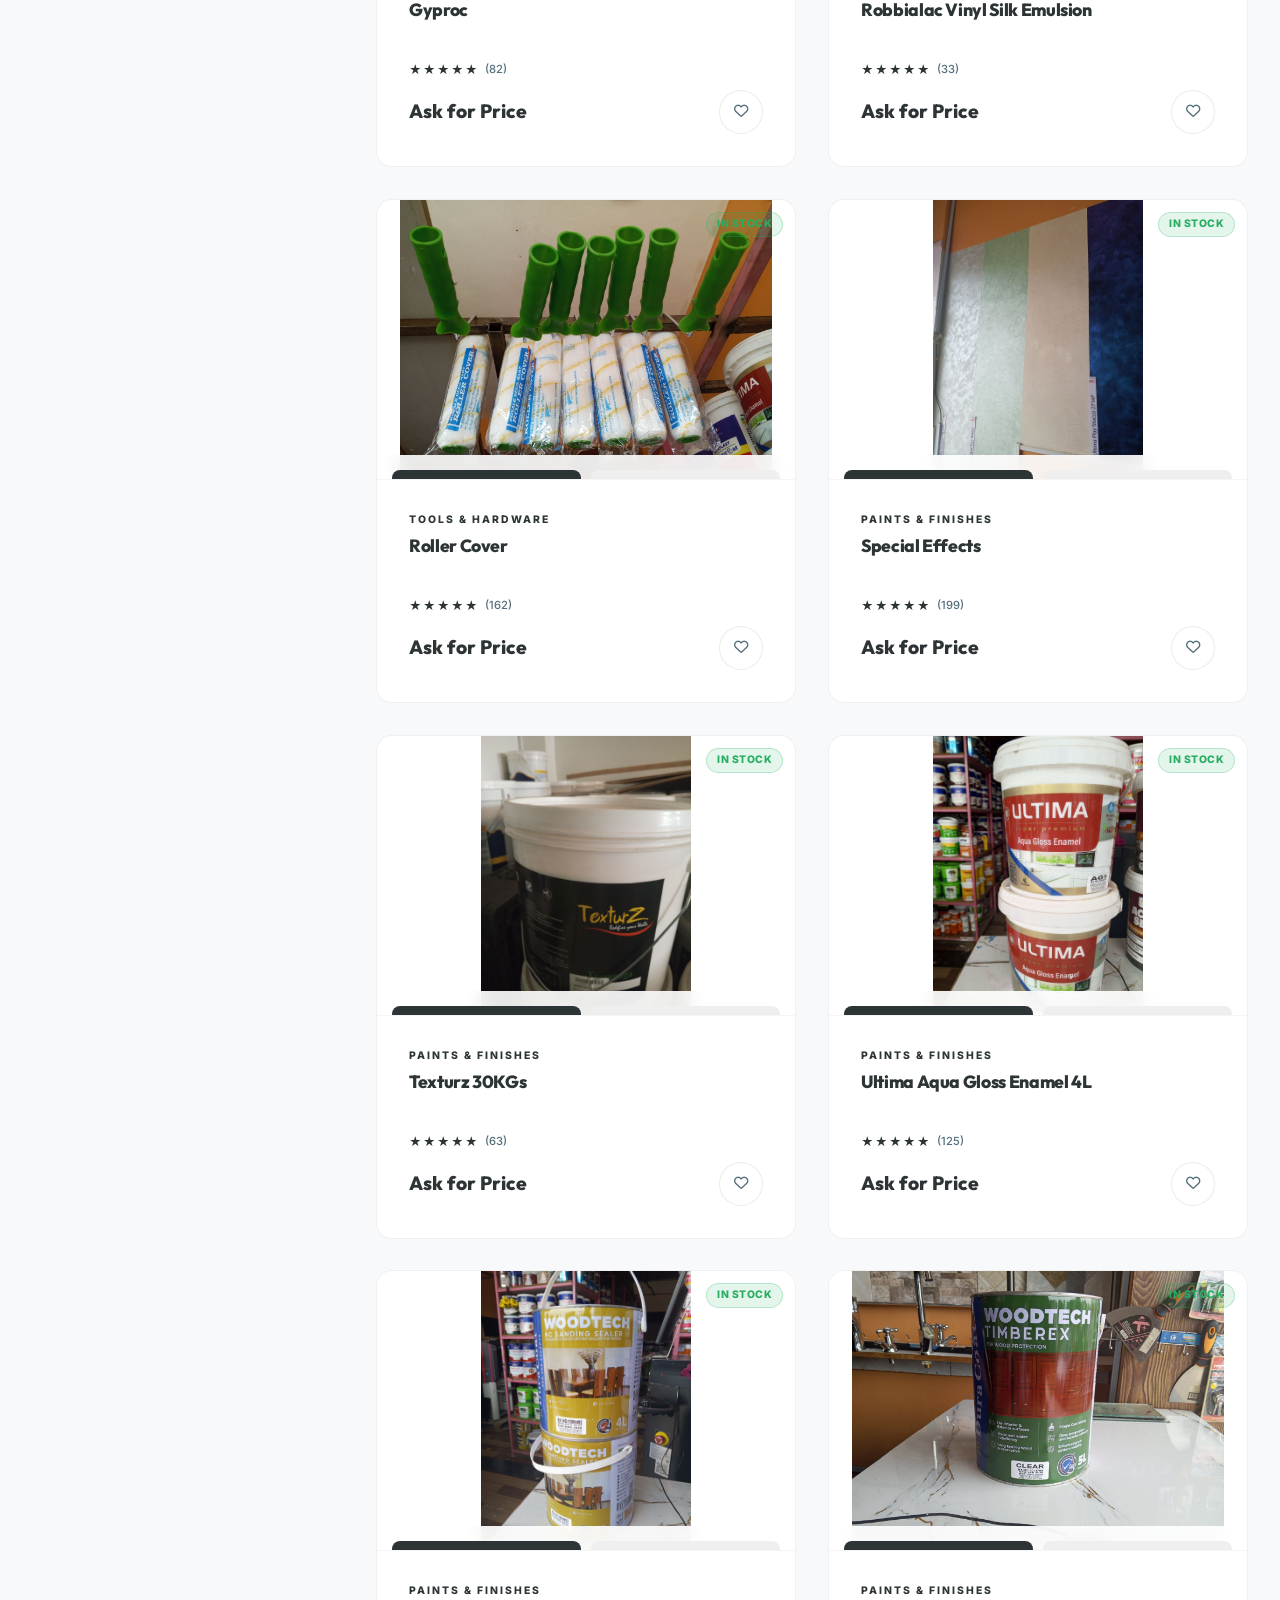
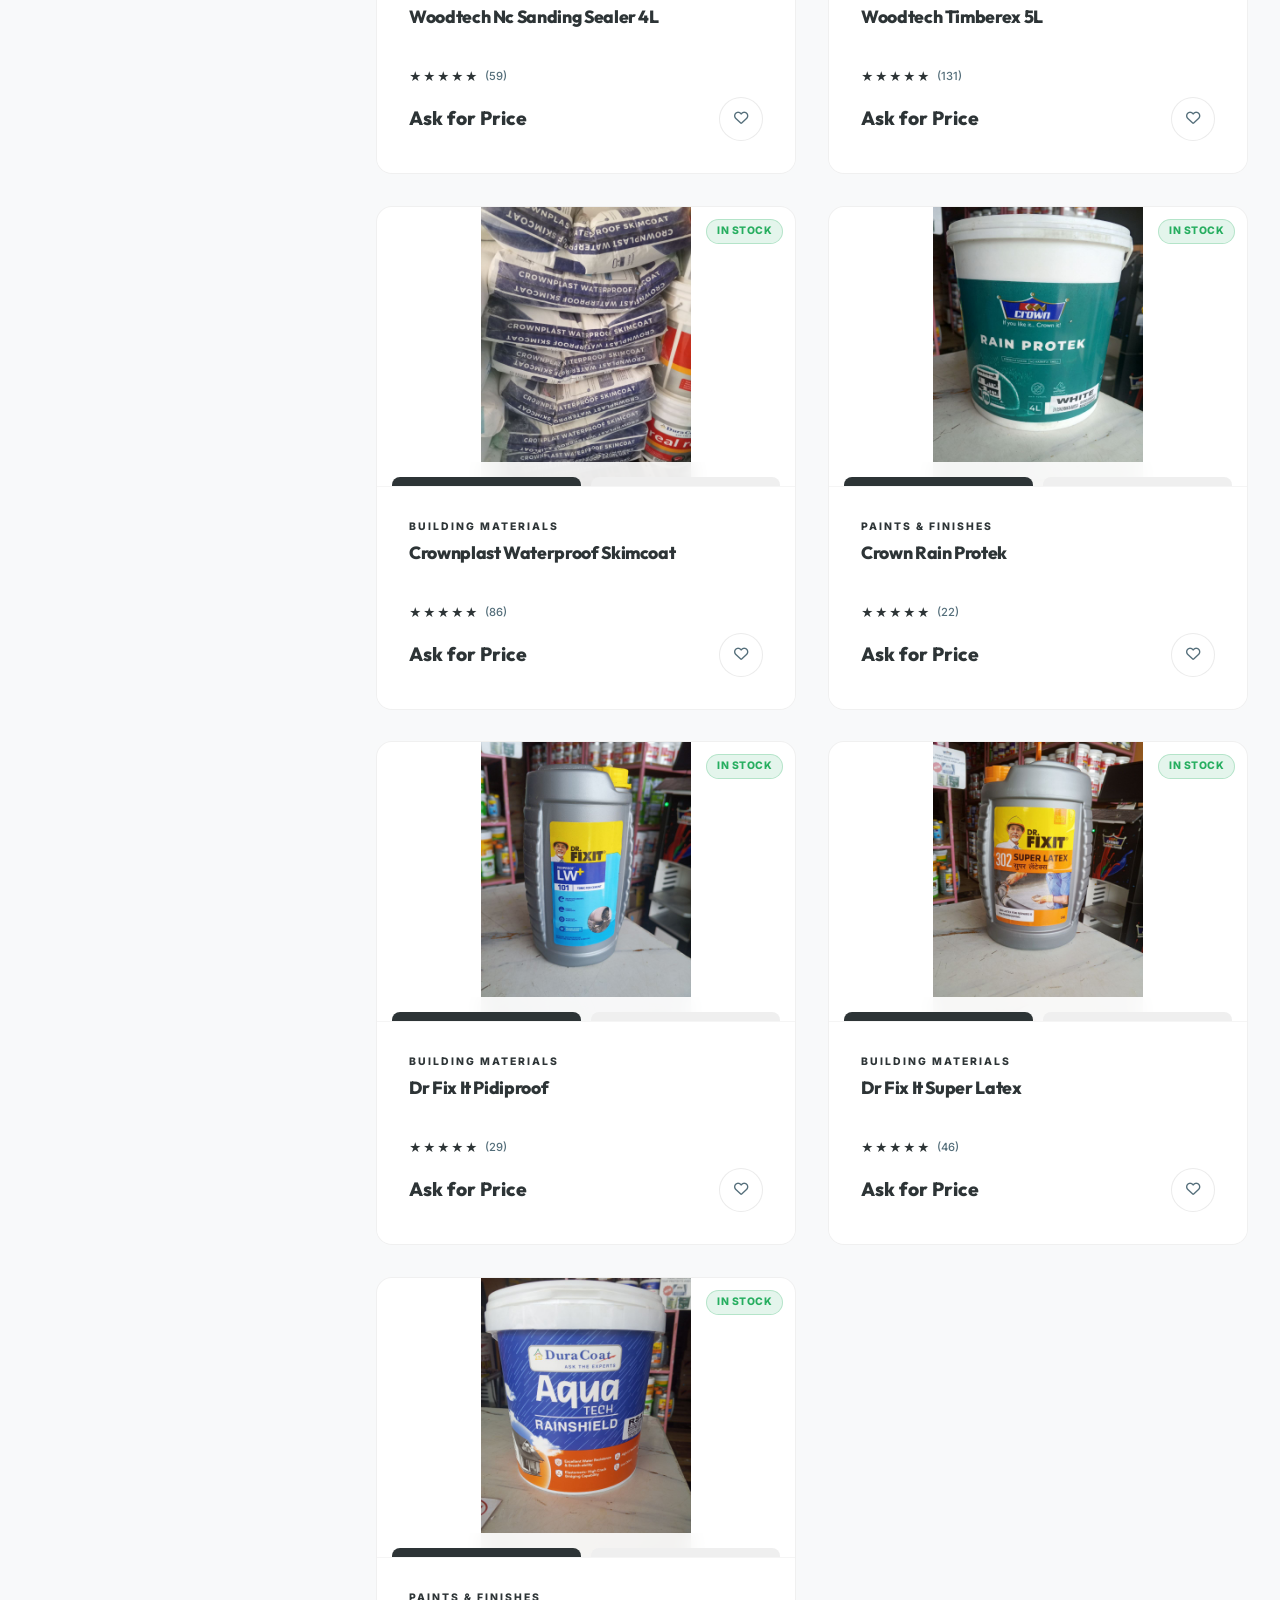
==== commit 91a1ca34: "Comprehensive site-wide branding update: Standalone Twakas -> T-Wakas, Domain twakashardware.com -> " ====
--- a/src/catalog.html
+++ b/src/catalog.html
@@ -12,7 +12,7 @@
 
     <!-- Open Graph / Facebook -->
     <meta property="og:type" content="website">
-    <meta property="og:url" content="https://twakashardware.com/catalog.html">
+    <meta property="og:url" content="https://t-wakashardware.co.ke/catalog.html">
     <meta property="og:title" content="Product Catalog | T-Wakas Hardware">
     <meta property="og:description"
         content="Browse high-quality hardware materials and tools at T-Wakas Hardware. Find everything for your project in Kiambu.">
@@ -20,7 +20,7 @@
 
     <!-- Twitter -->
     <meta property="twitter:card" content="summary_large_image">
-    <meta property="twitter:url" content="https://twakashardware.com/catalog.html">
+    <meta property="twitter:url" content="https://t-wakashardware.co.ke/catalog.html">
     <meta property="twitter:title" content="Product Catalog | T-Wakas Hardware">
     <meta property="twitter:description"
         content="Browse high-quality hardware materials and tools at T-Wakas Hardware. Find everything for your project in Kiambu.">
@@ -91,7 +91,7 @@
                 rel="noopener">
                 <i class="fab fa-whatsapp"></i>
             </a>
-            <a href="mailto:info@twakashardware.com" class="hdr-contact-btn email" title="Email Us">
+            <a href="mailto:info@t-wakashardware.co.ke" class="hdr-contact-btn email" title="Email Us">
                 <i class="fas fa-envelope"></i>
             </a>
         </div>
@@ -301,7 +301,7 @@
                                 <i class="fas fa-envelope contact-icon"></i>
                                 <div class="contact-text">
                                     <span>Email</span>
-                                    <a href="mailto:info@twakashardware.com">info@twakashardware.com</a>
+                                    <a href="mailto:info@t-wakashardware.co.ke">info@t-wakashardware.co.ke</a>
                                 </div>
                             </li>
                         </ul>
--- a/src/styles/components/categories-menu.css
+++ b/src/styles/components/categories-menu.css
@@ -1,5 +1,5 @@
 /* ================================================
-   TWAKAS HARDWARE — Category Sidebar v3
+   T-WAKAS HARDWARE — Category Sidebar v3
    Premium slide-in sidebar panel
    ================================================ */
 
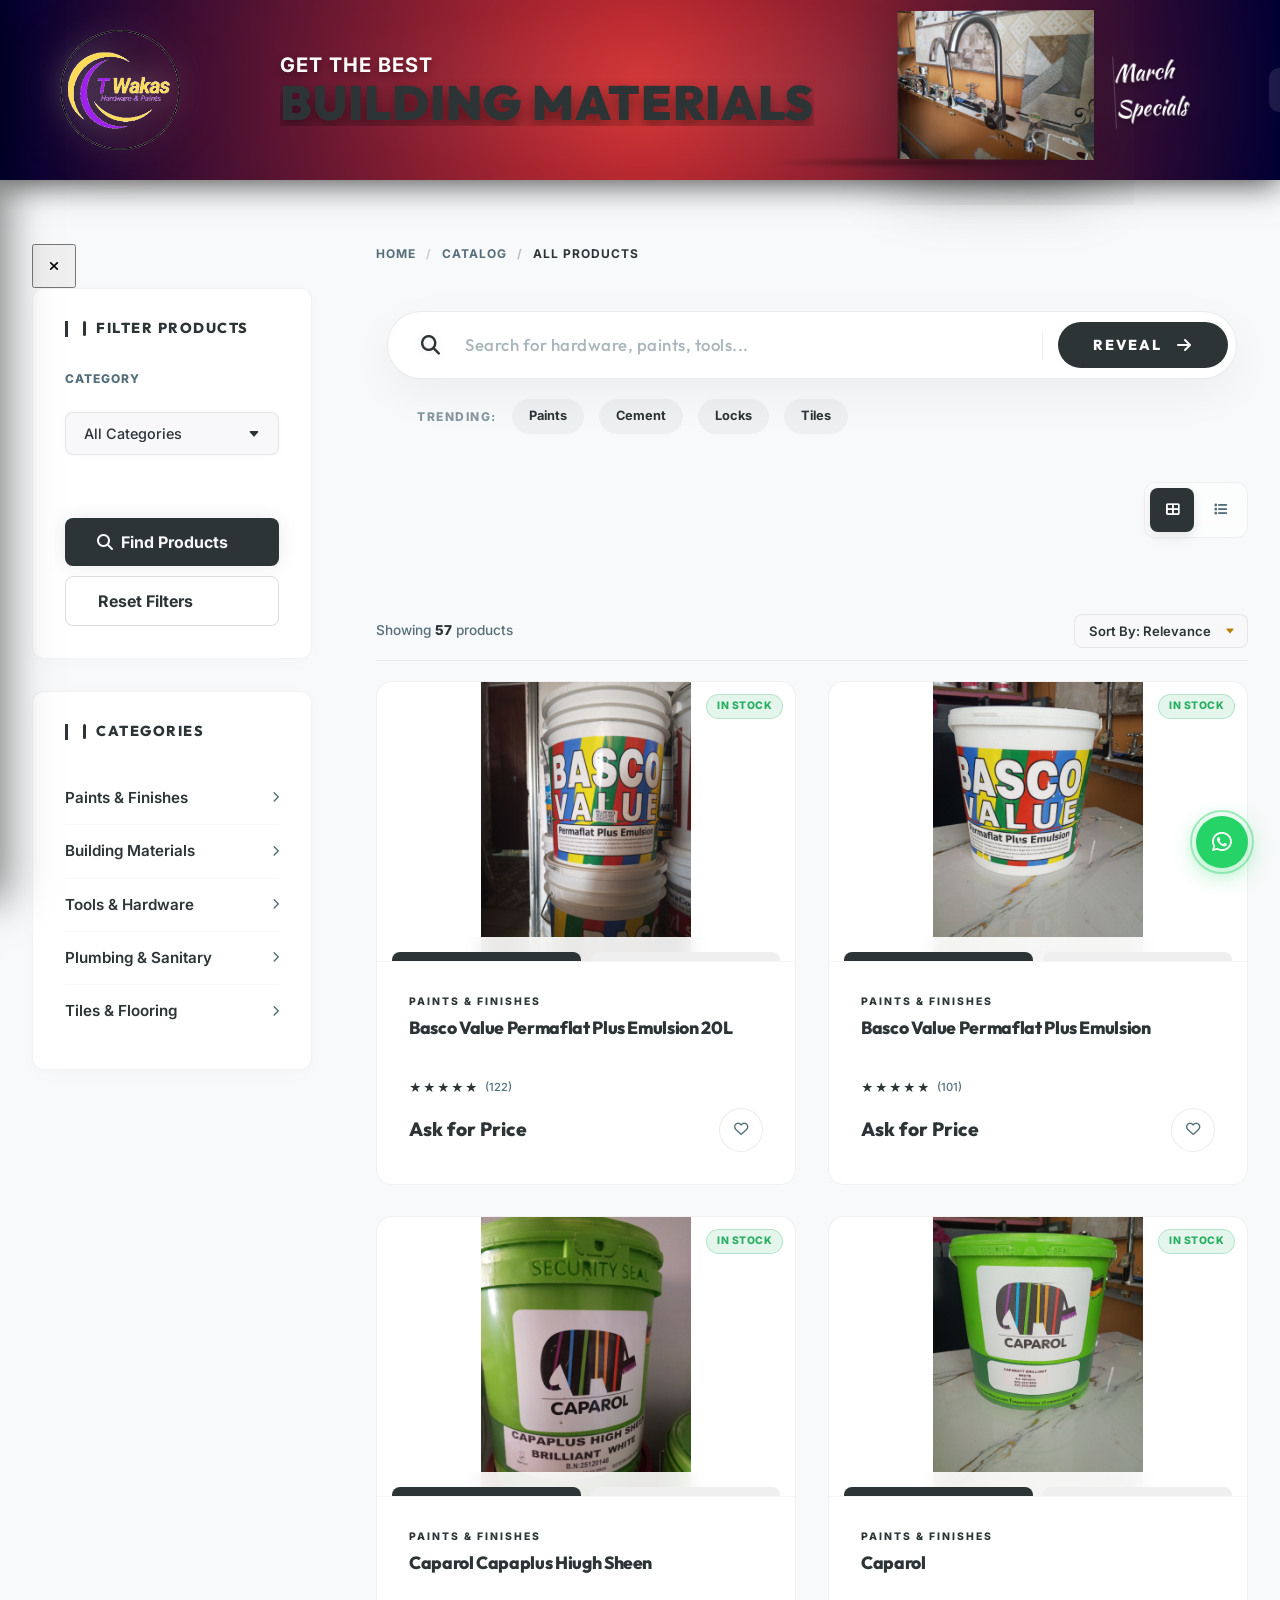
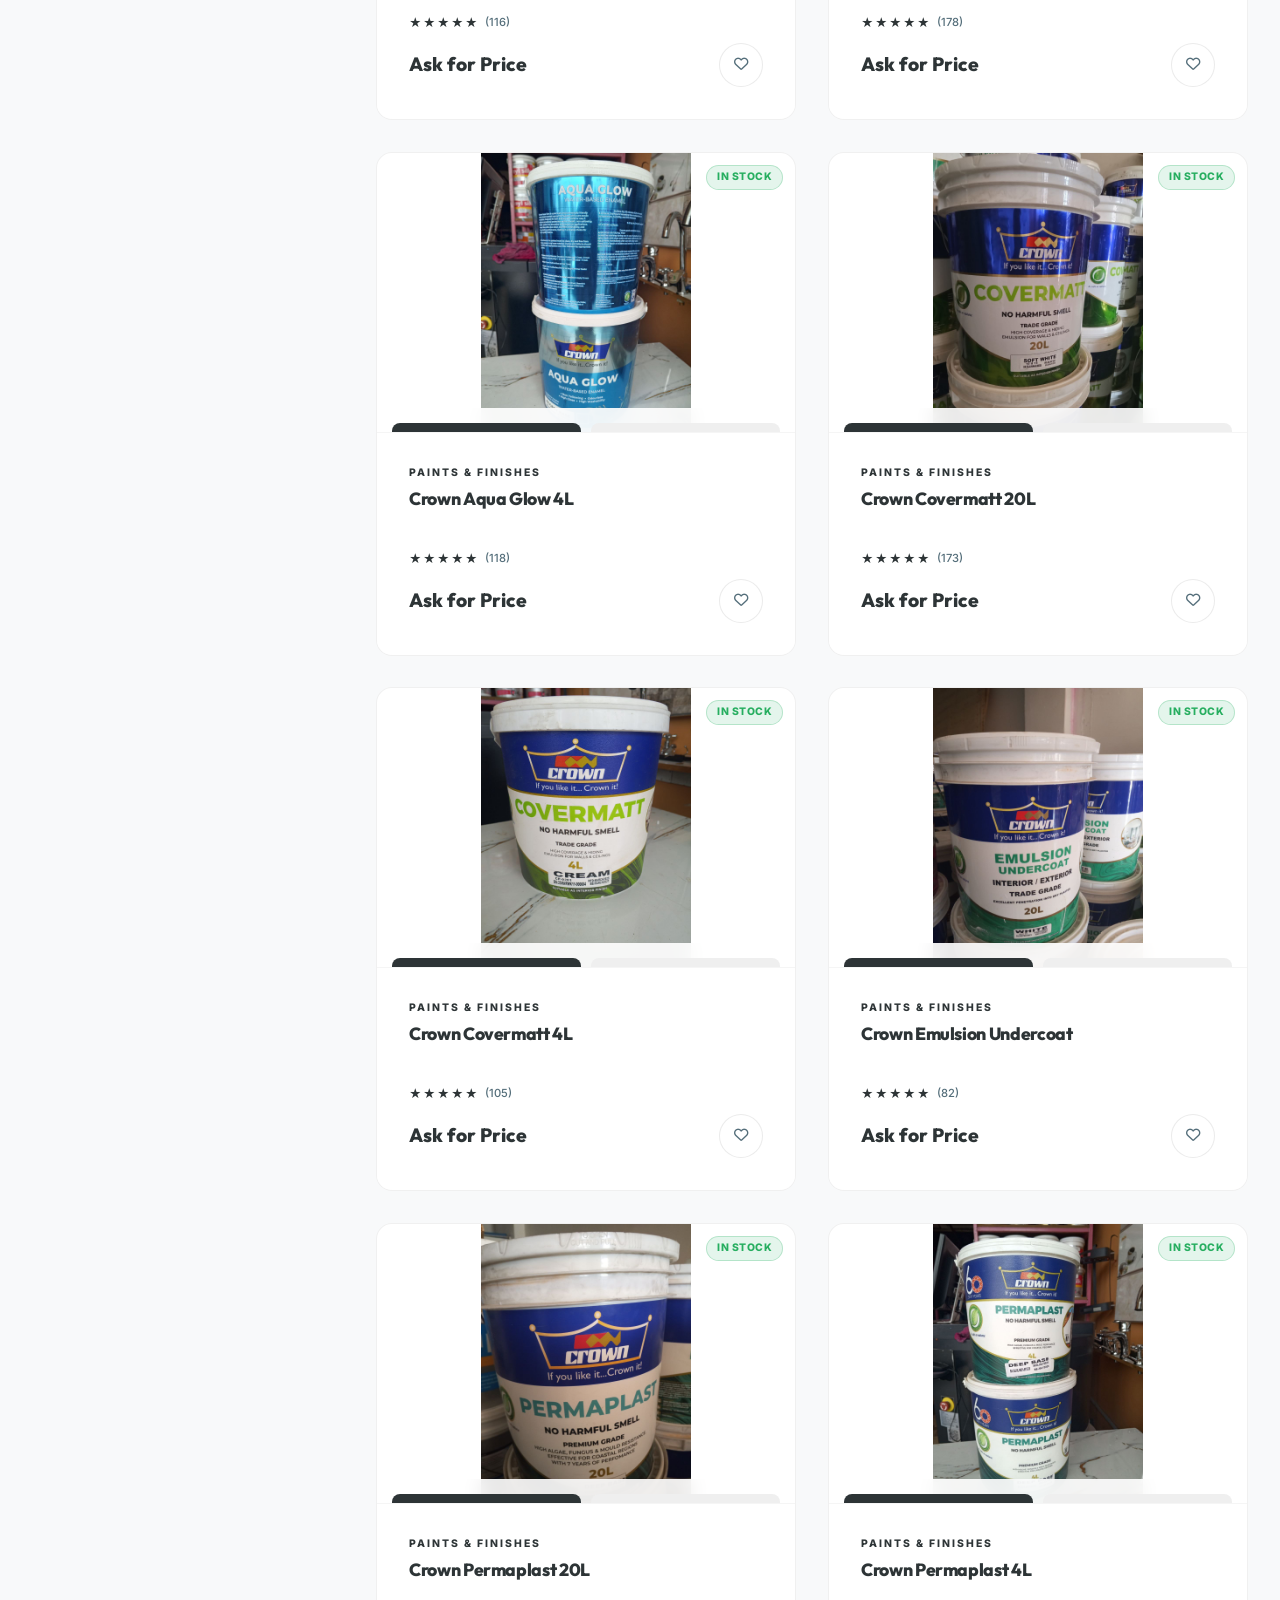
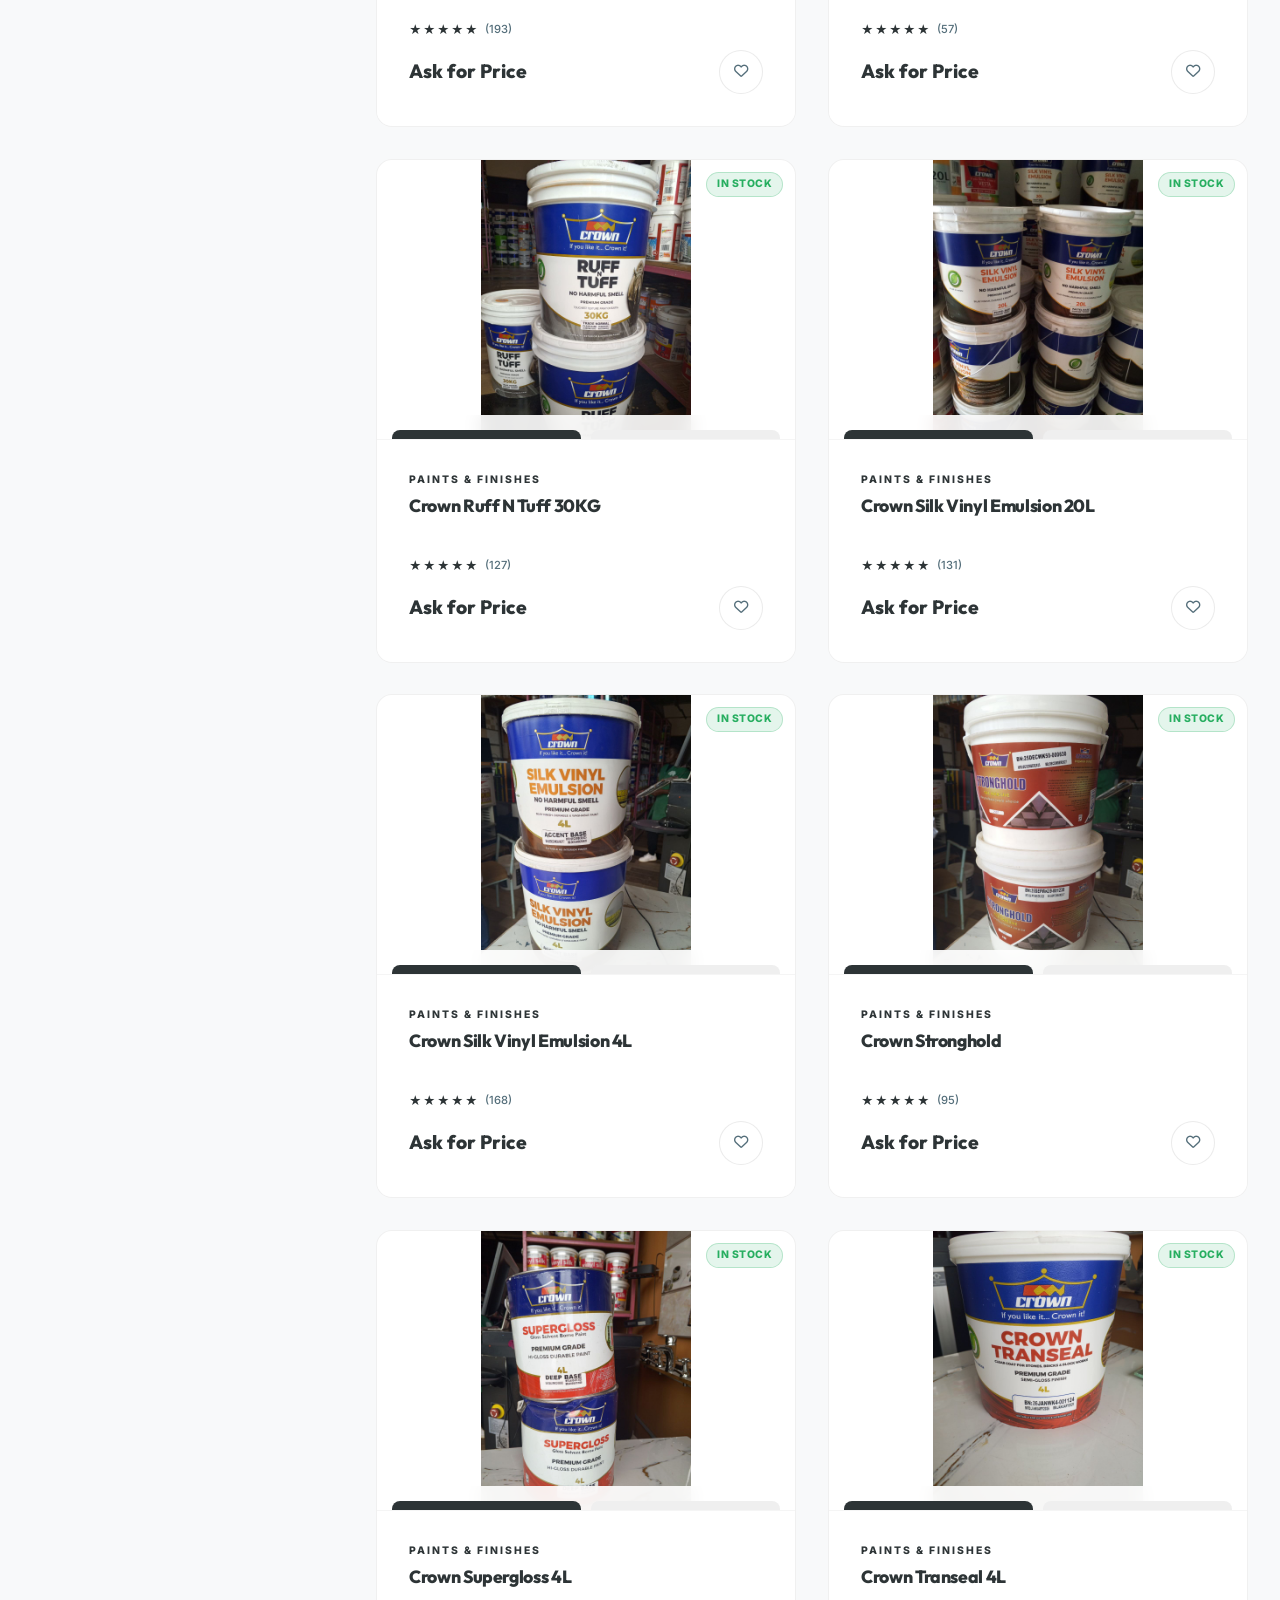
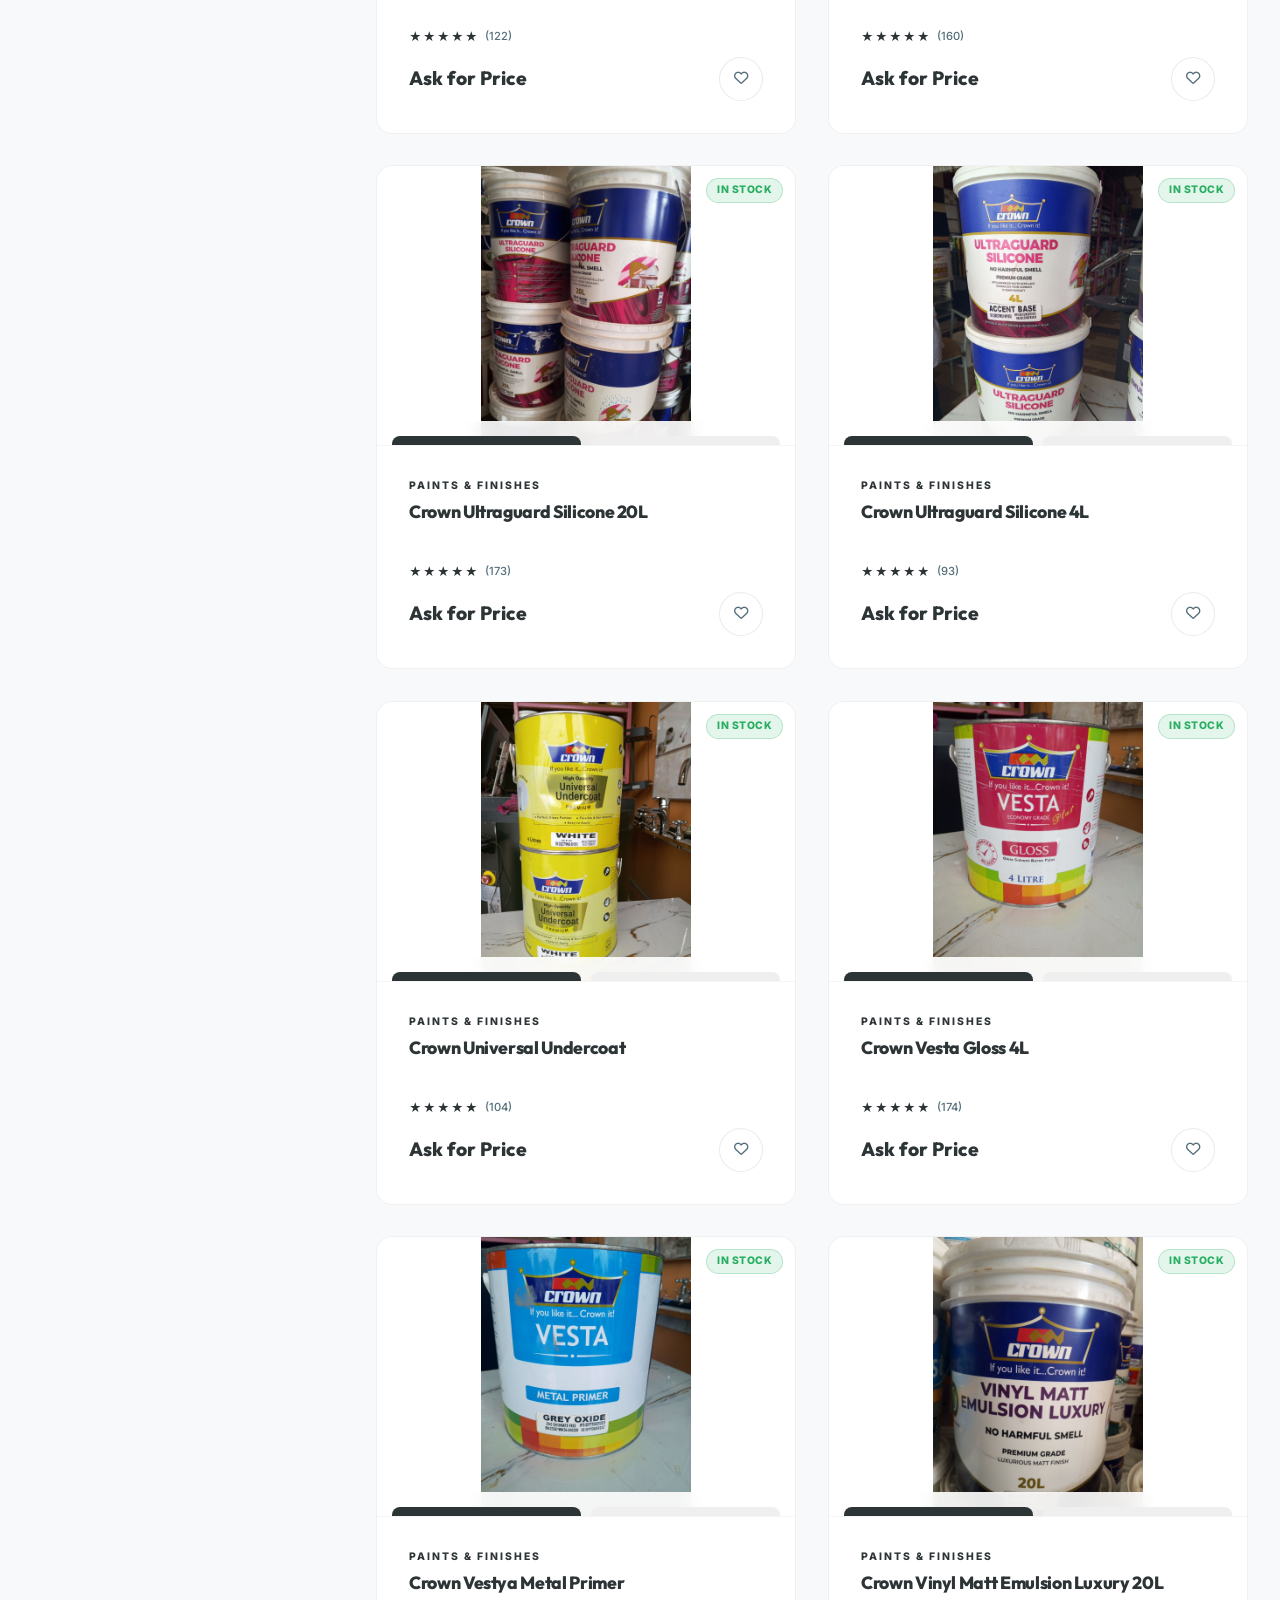
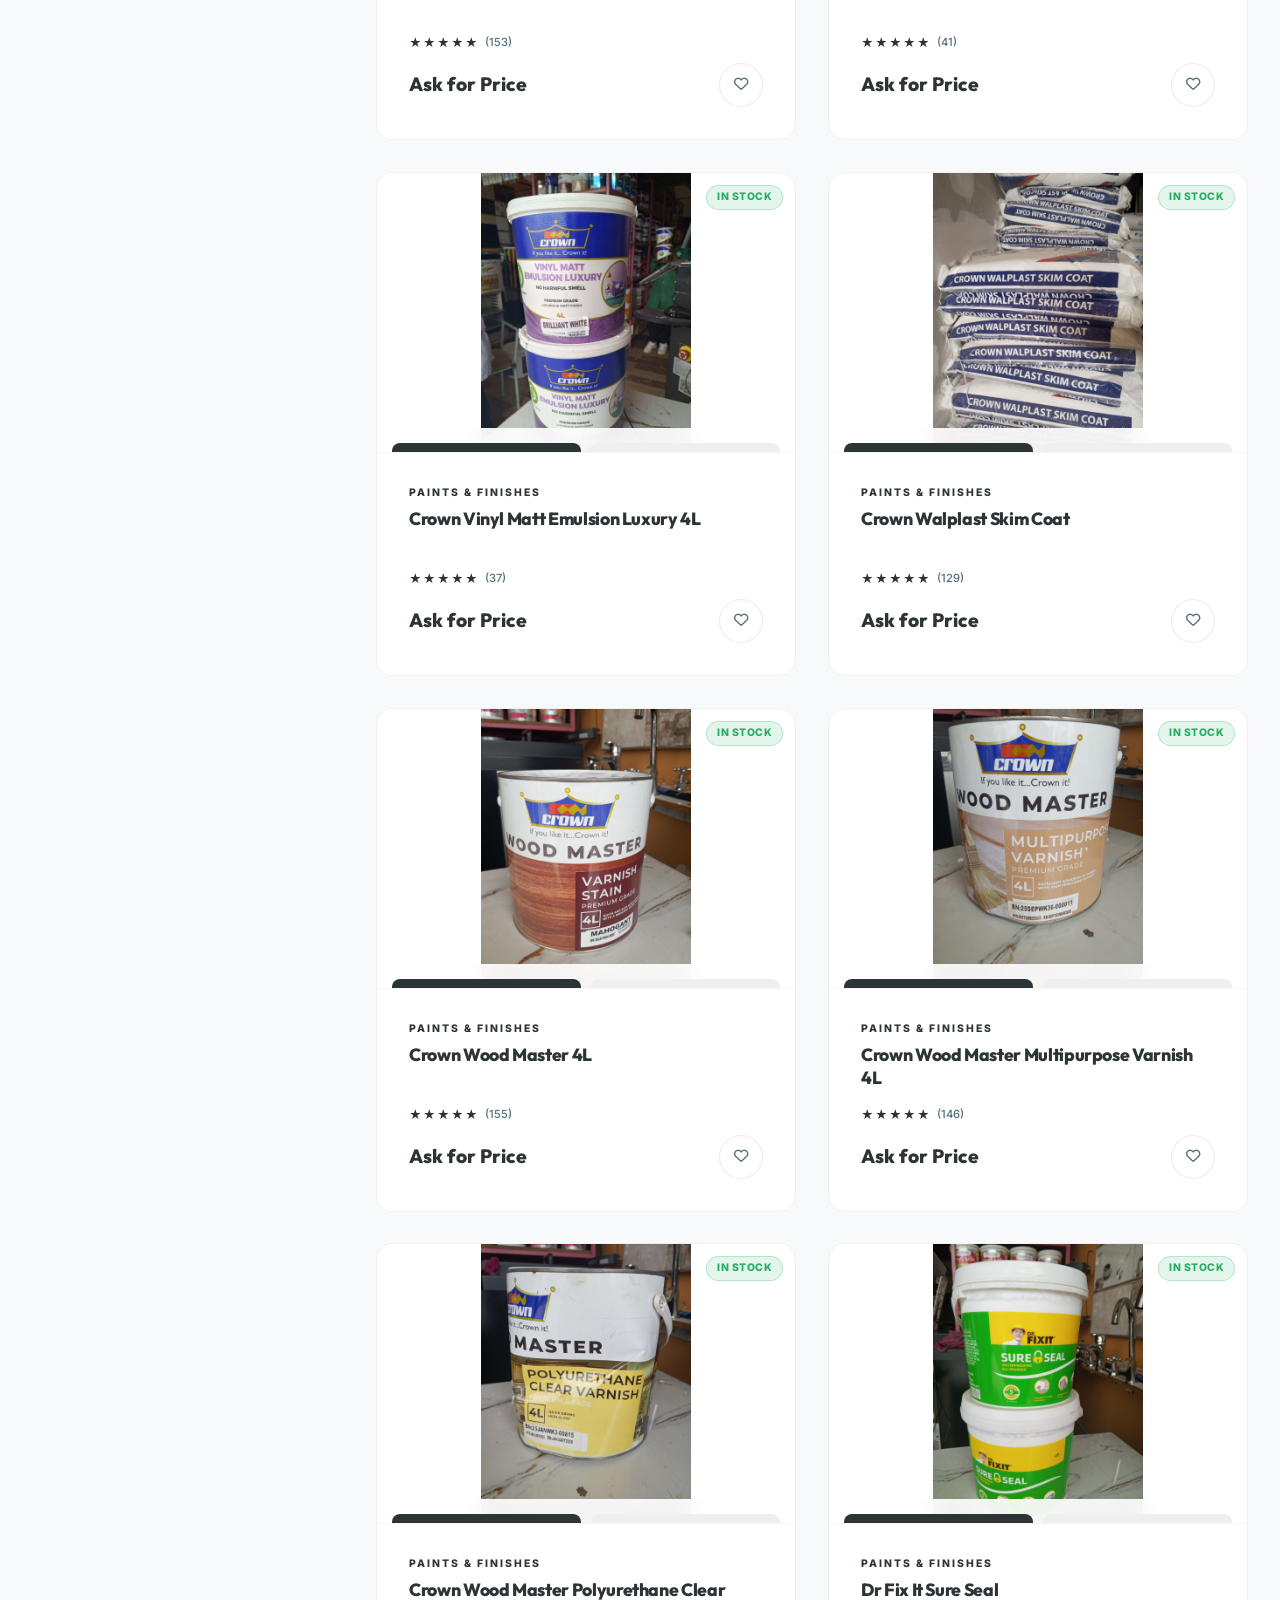
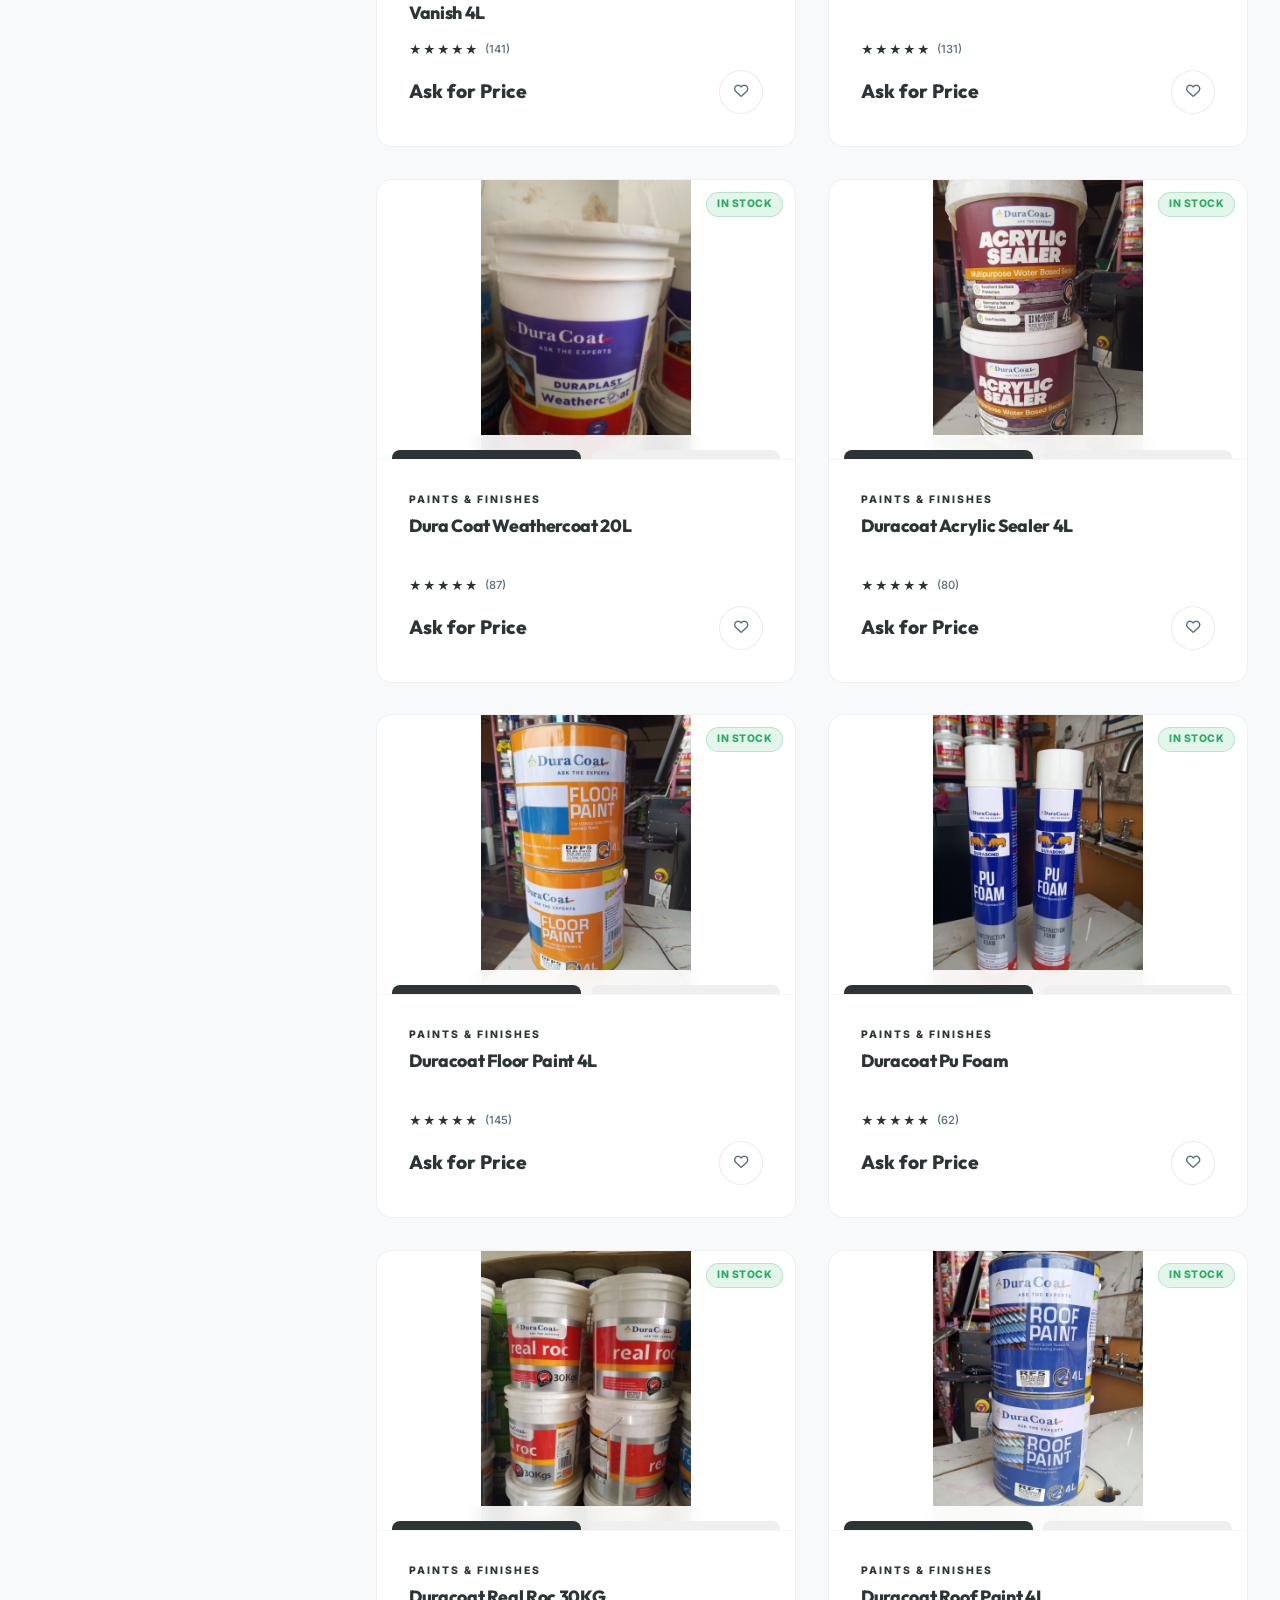
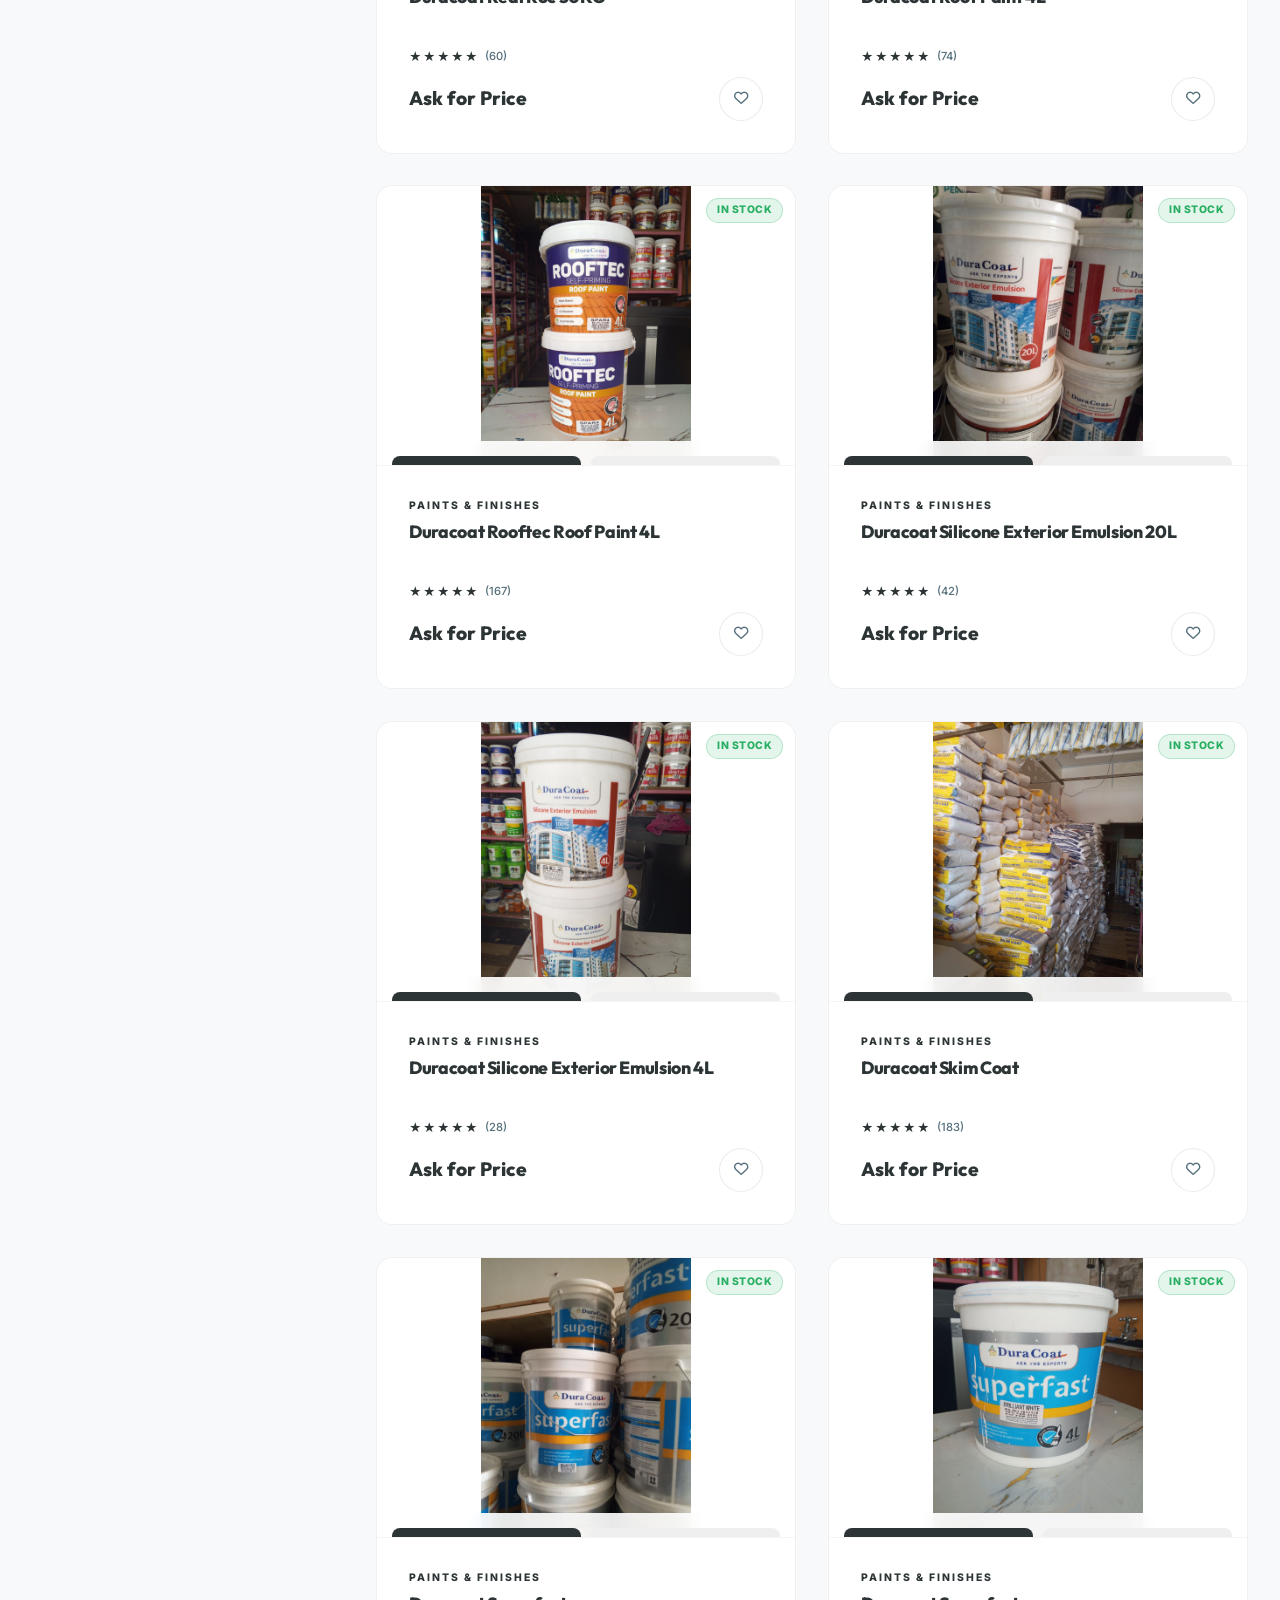
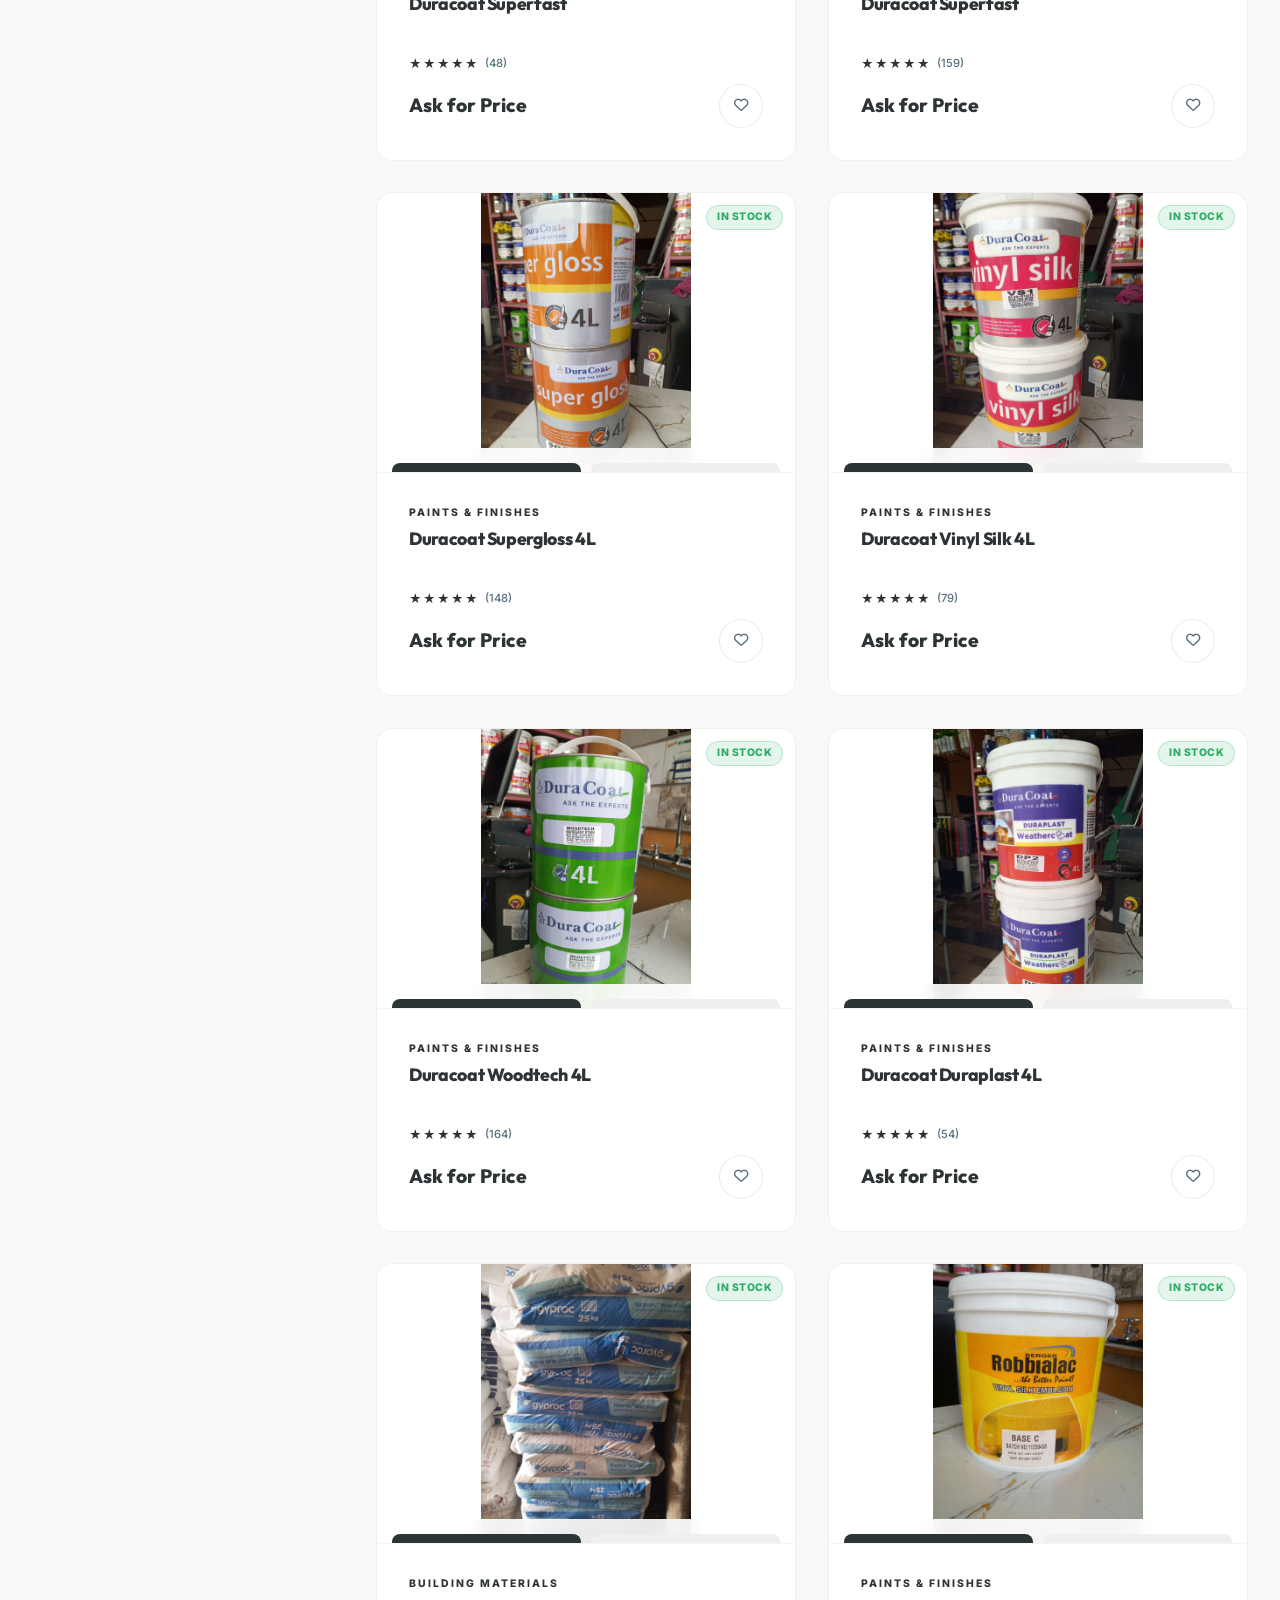
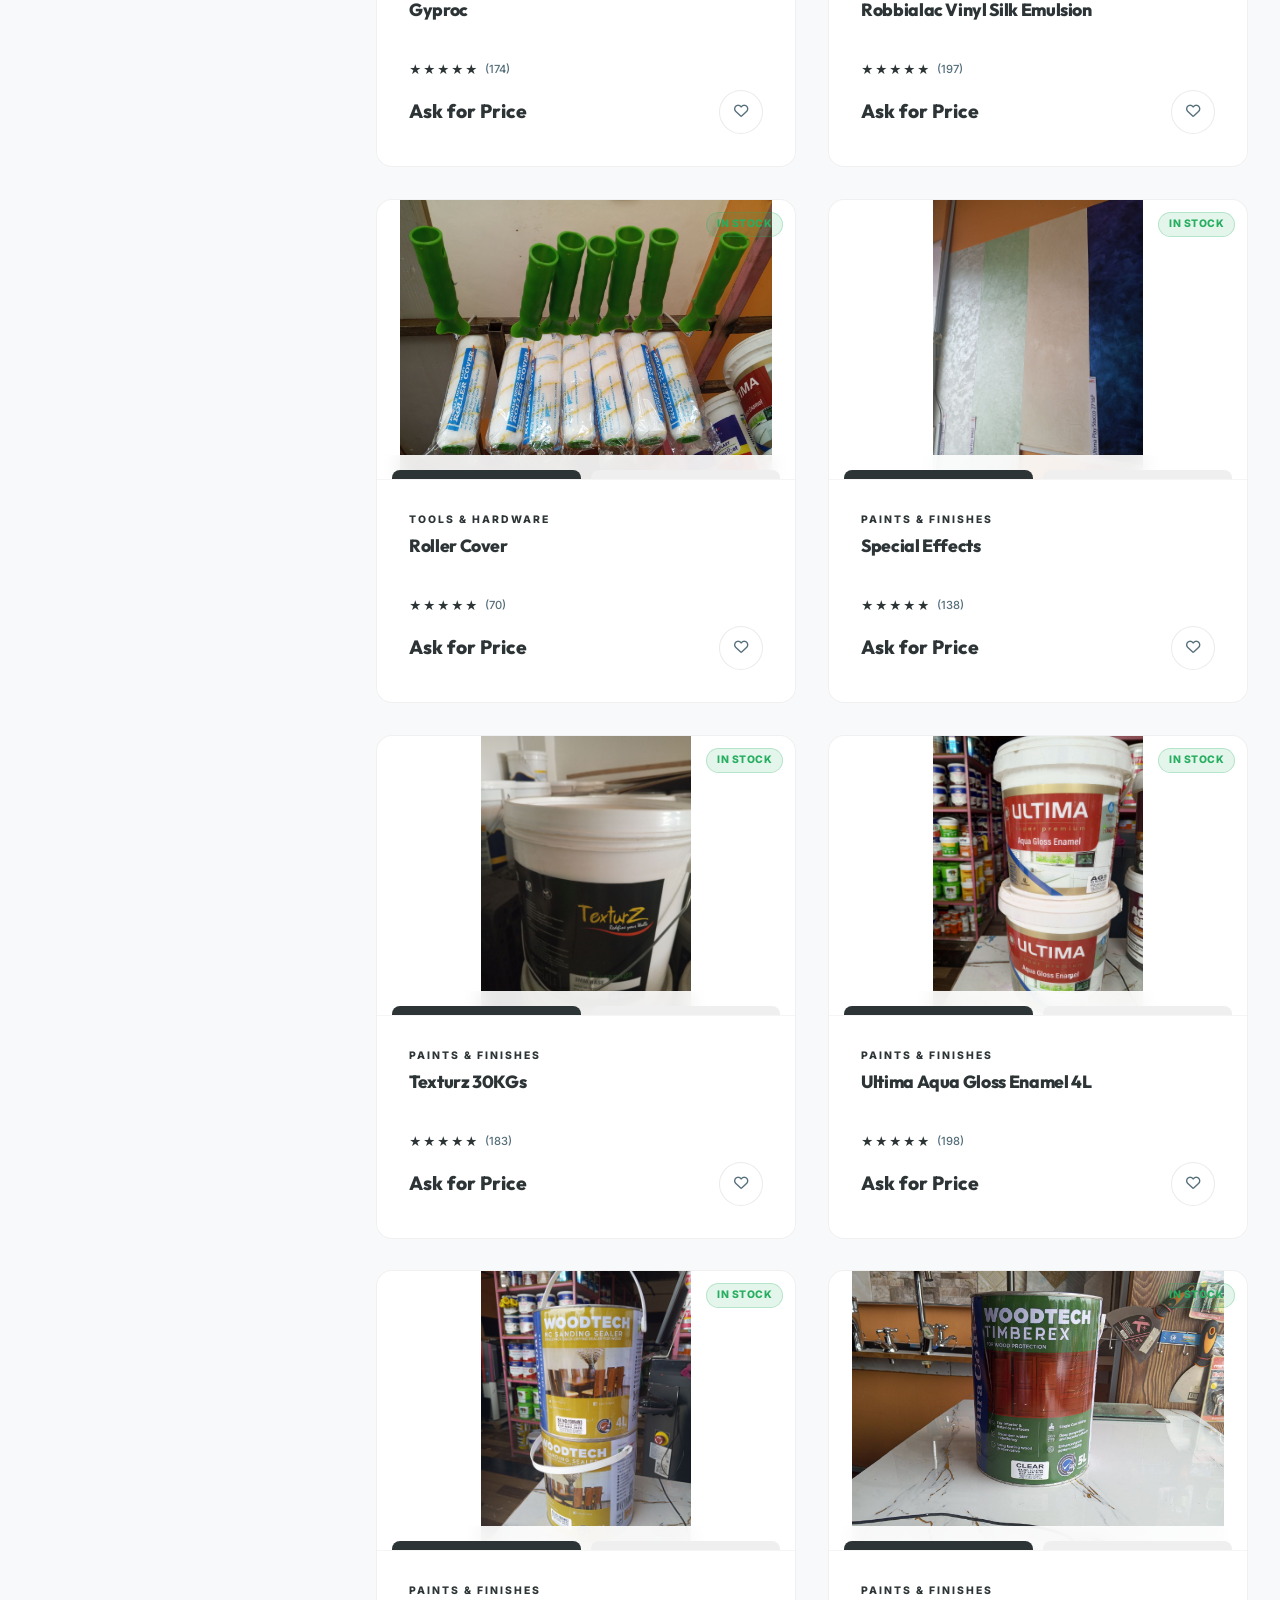
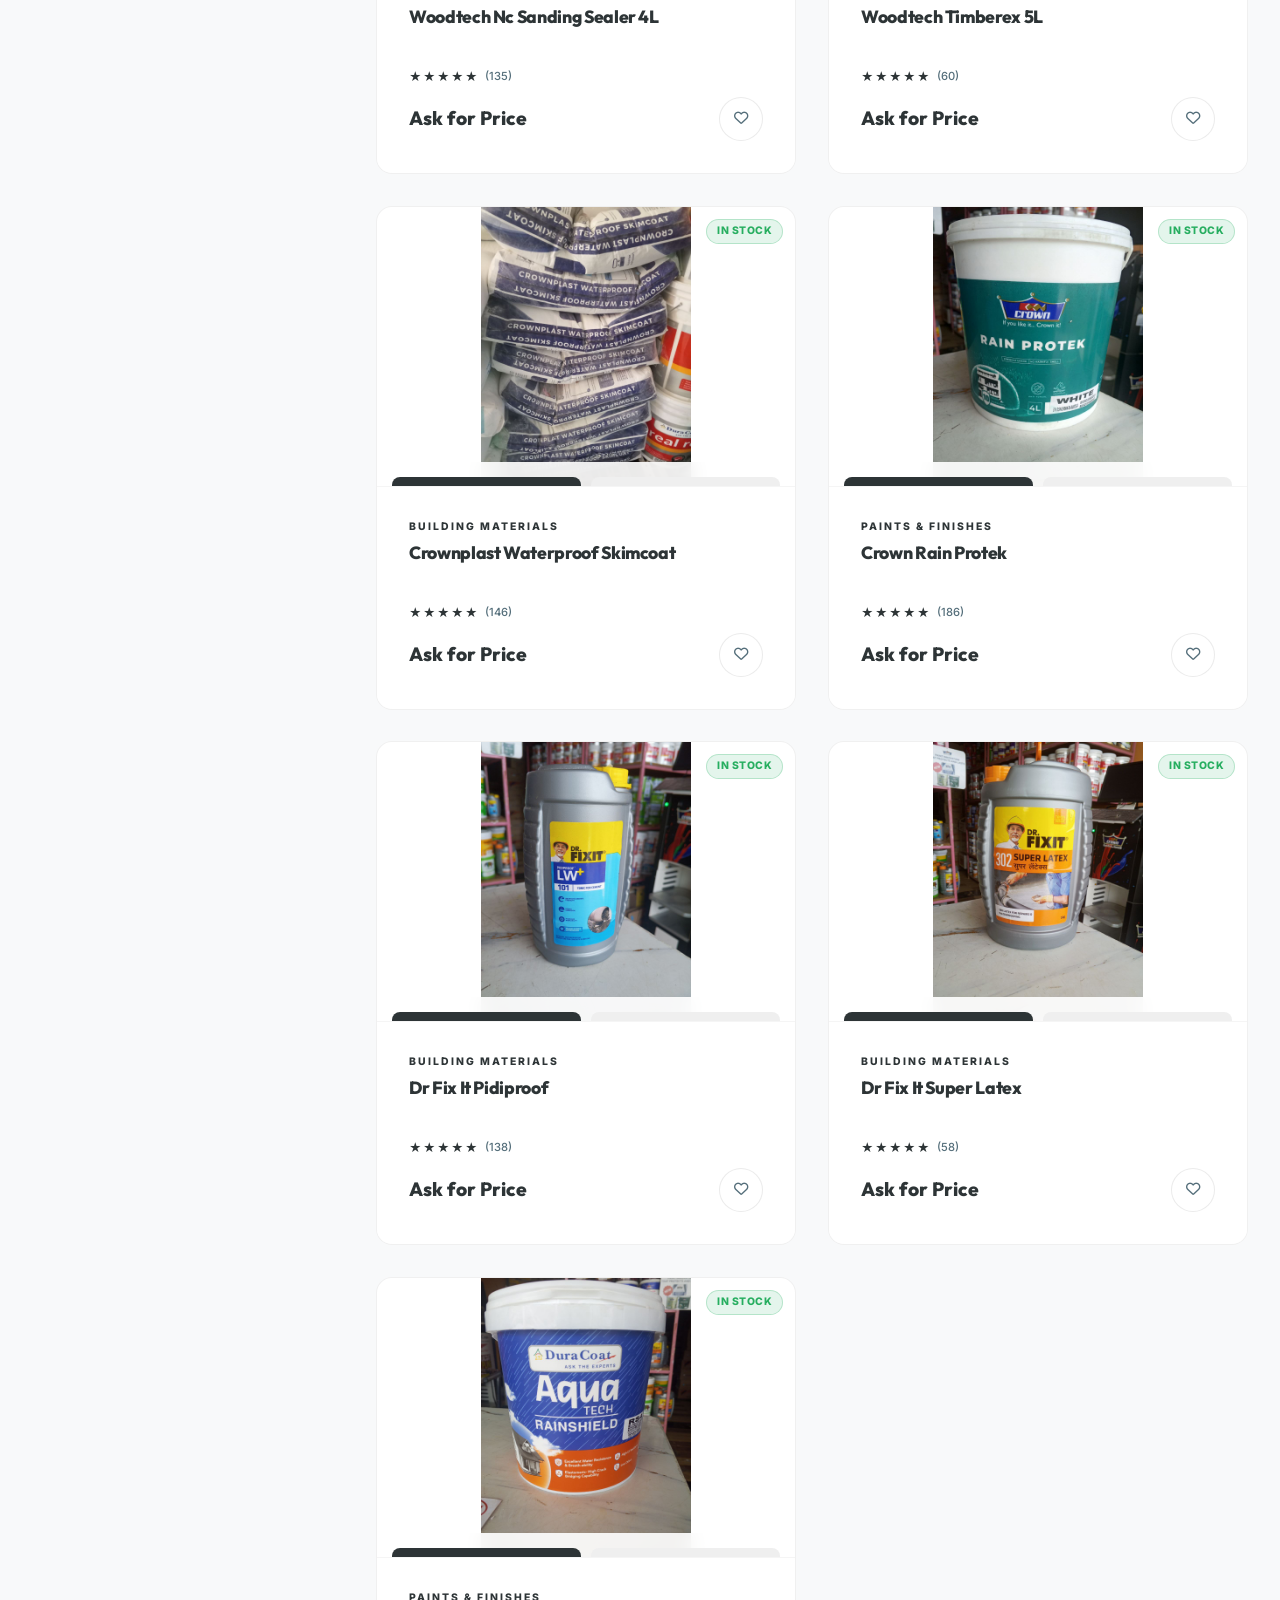
==== commit a9c11061: "Integrated new T-Wakas brand logo with transparent background and premium glow effect site-wide." ====
--- a/src/catalog.html
+++ b/src/catalog.html
@@ -61,10 +61,7 @@
     <div class="header-top-bar">
         <!-- Logo -->
         <a href="index.html" class="header-logo-col" aria-label="T-Wakas Hardware Home">
-            <i class="fas fa-tools" style="font-size: 1.5rem; color: #d32f2f; margin-right: 10px;"></i>
-            <h1
-                style="font-size: 1.25rem; font-weight: 800; text-transform: uppercase; letter-spacing: 1px; color: #1e1e1e; margin: 0;">
-                T-Wakas Hardware</h1>
+            <img src="assets/images/brand-logo.png" alt="T-Wakas Hardware Logo" class="header-logo-img">
         </a>
 
         <!-- Animated Banner Column -->
--- a/src/styles/components/navigation.css
+++ b/src/styles/components/navigation.css
@@ -22,19 +22,23 @@
     justify-content: center;
     flex: 0 0 240px;
     background: transparent;
-    padding: 10px 30px;
+    padding: 10px 20px;
     text-decoration: none;
     z-index: 5;
 }
 
-.header-logo-col img {
+.header-logo-img {
     height: 120px;
     width: auto;
     object-fit: contain;
     display: block;
-    filter: drop-shadow(0 5px 15px rgba(0, 0, 0, 0.4));
-    mix-blend-mode: multiply;
-    /* Removes white background from logo image */
+    filter: drop-shadow(0 0 15px rgba(255, 255, 255, 0.4)) drop-shadow(0 0 30px rgba(184, 134, 11, 0.2));
+    transition: transform 0.3s ease, filter 0.3s ease;
+}
+
+.header-logo-col:hover .header-logo-img {
+    transform: scale(1.05);
+    filter: drop-shadow(0 0 20px rgba(255, 255, 255, 0.6)) drop-shadow(0 0 40px rgba(184, 134, 11, 0.4));
 }
 
 /* ---- Banner Column ---- */
@@ -699,7 +703,7 @@
         padding: 4px 8px;
     }
 
-    .header-logo-col img {
+    .header-logo-img {
         height: 56px;
     }
 
